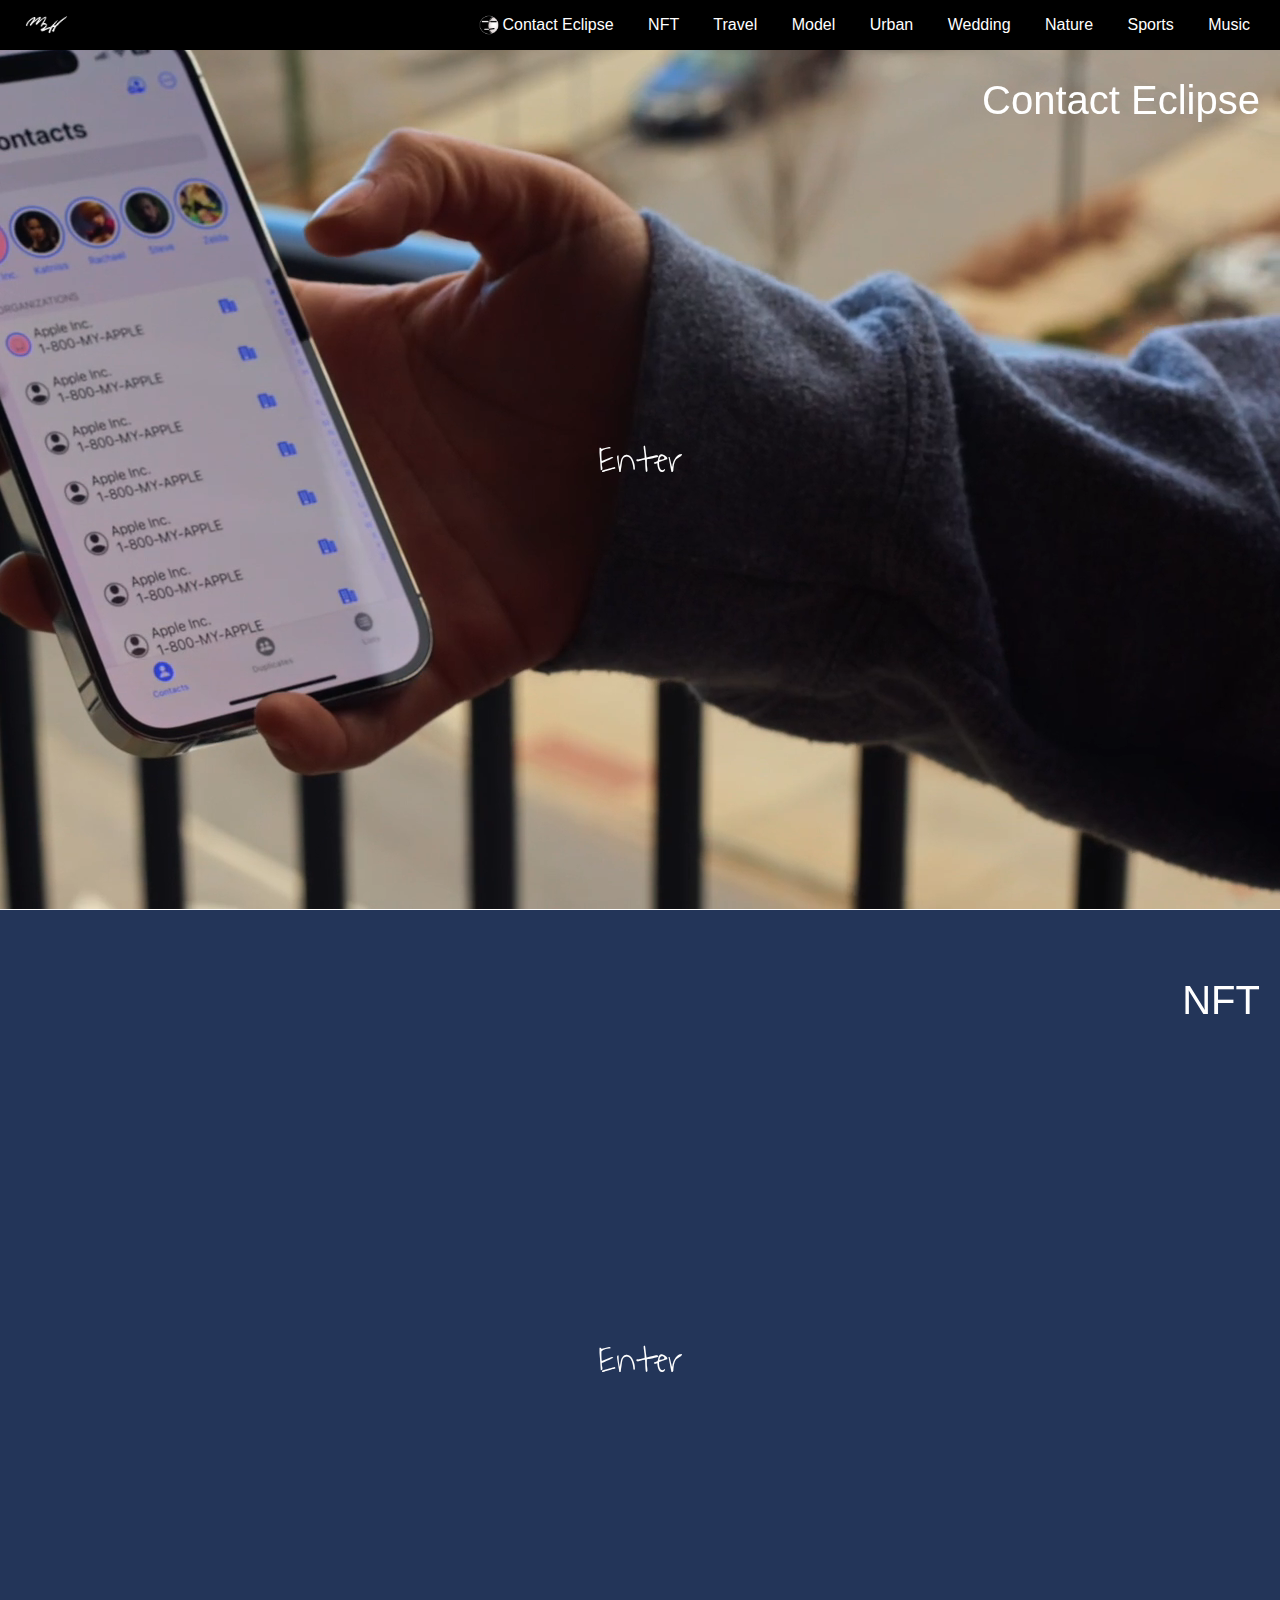
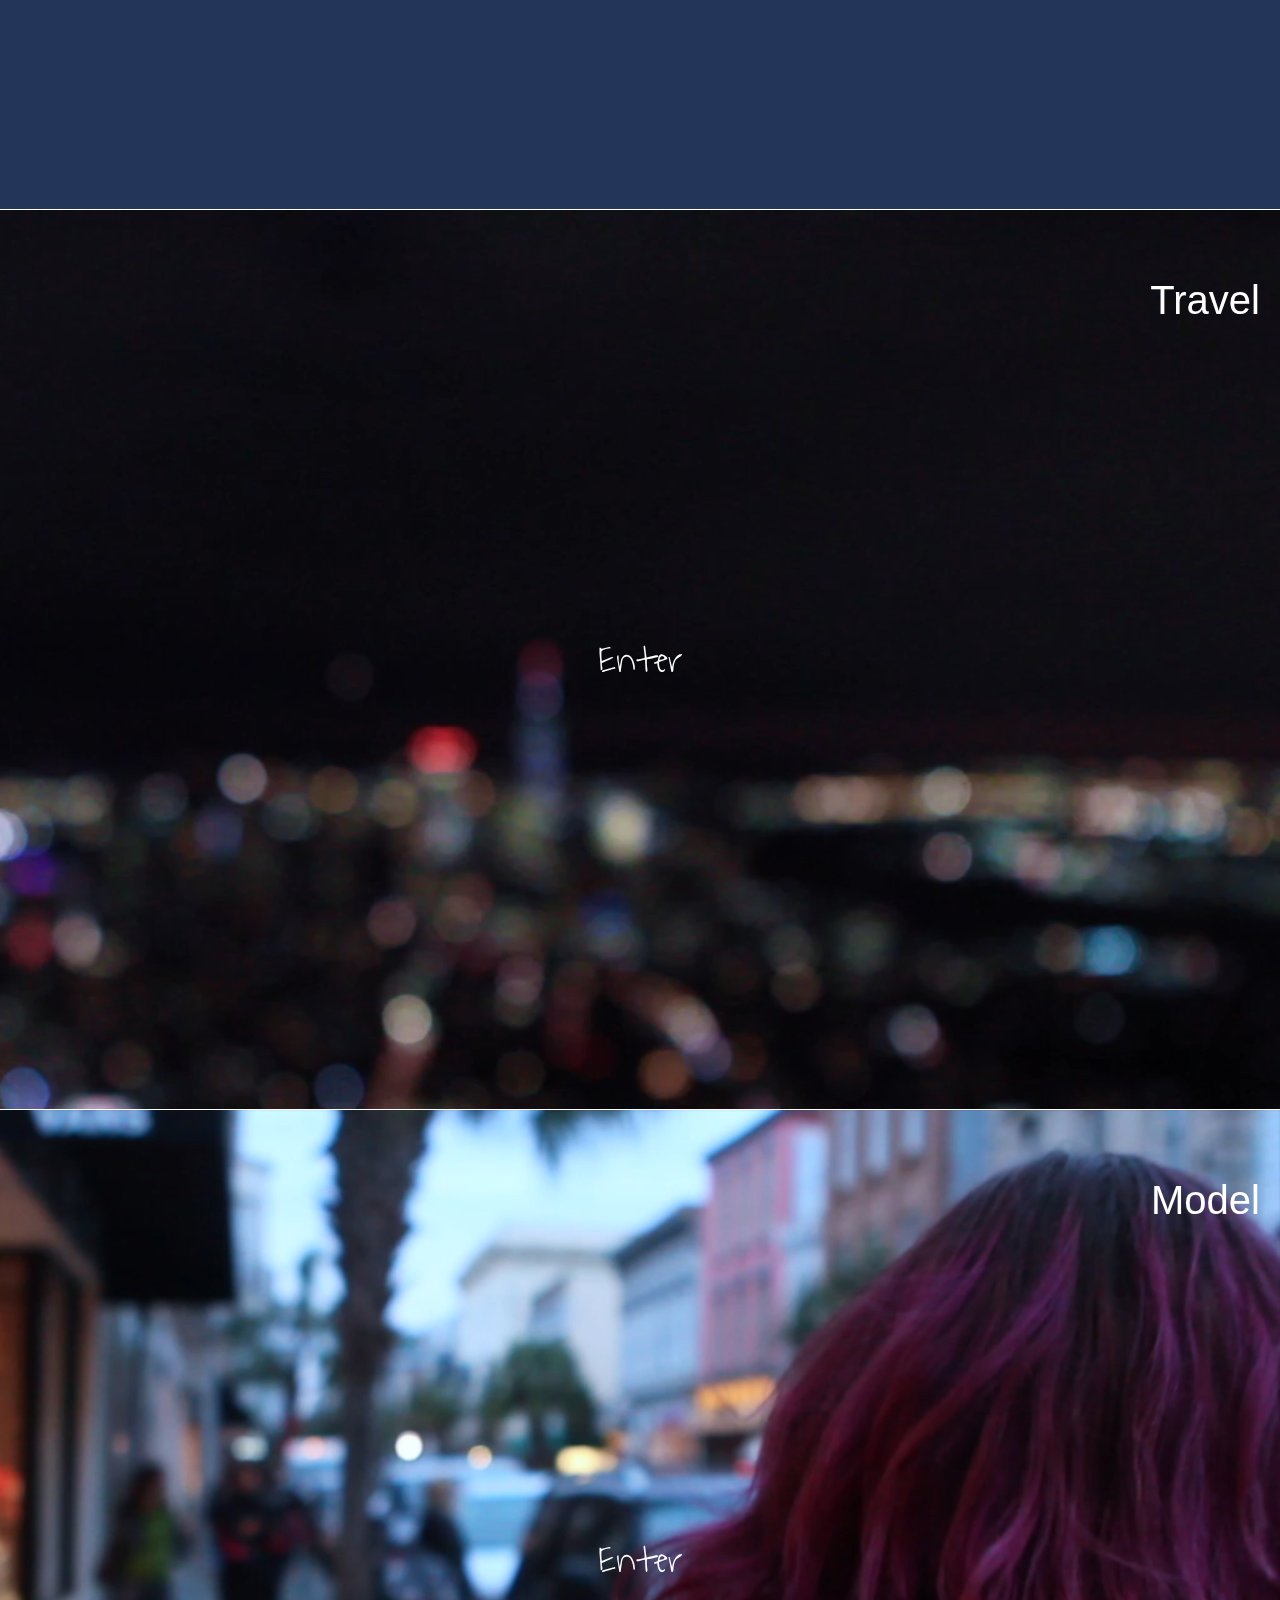
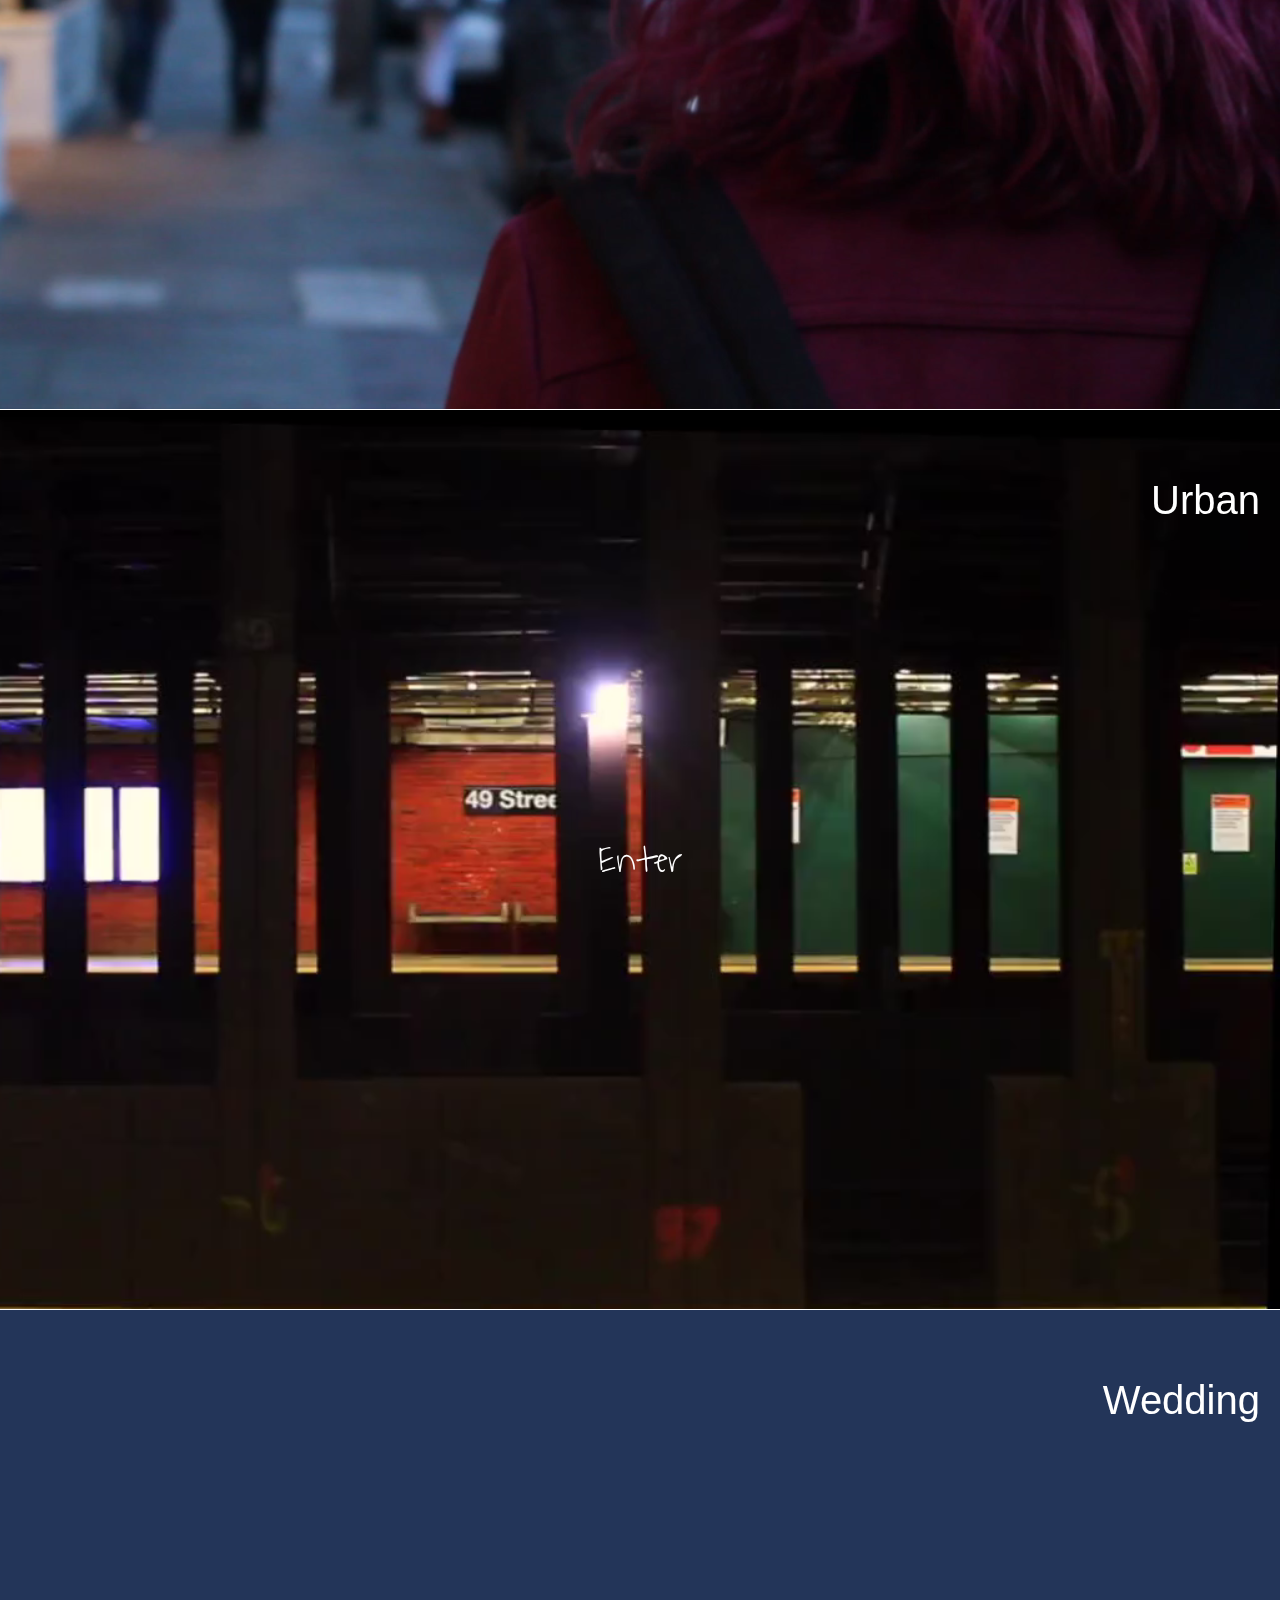
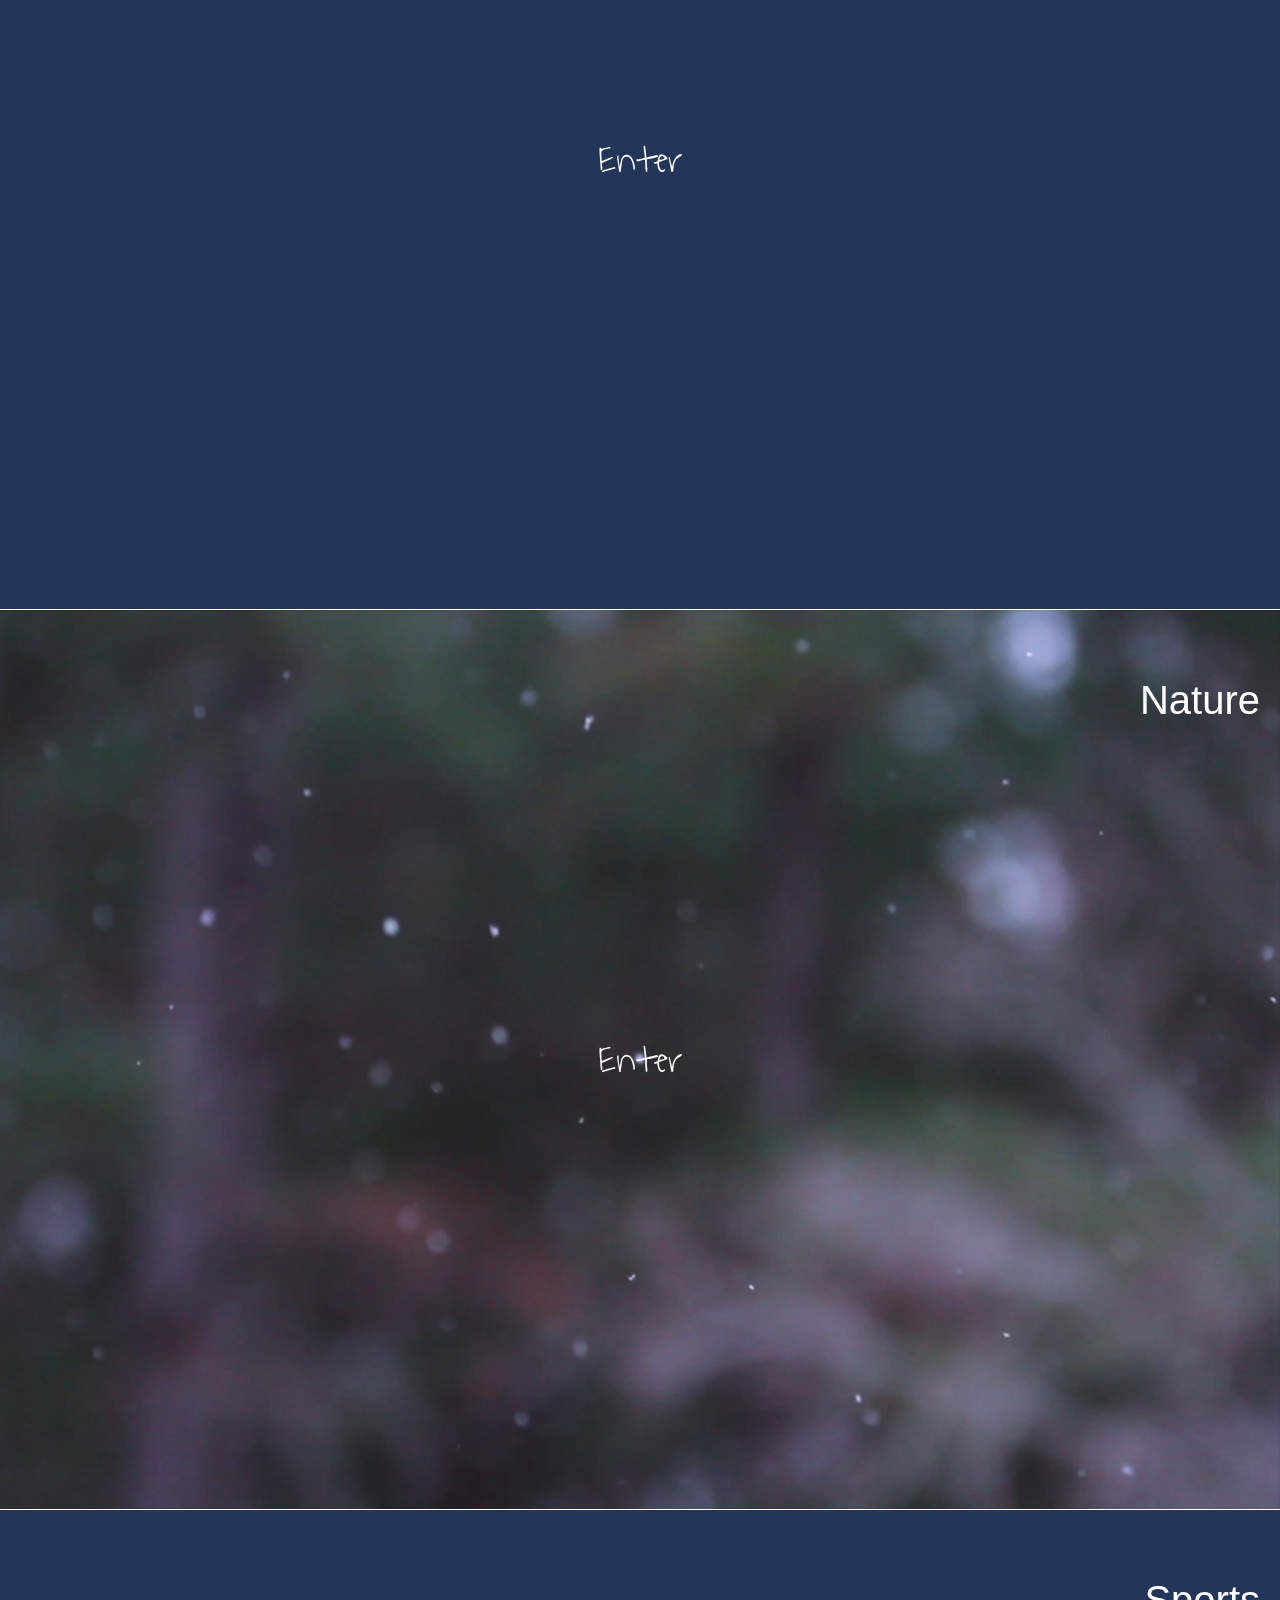
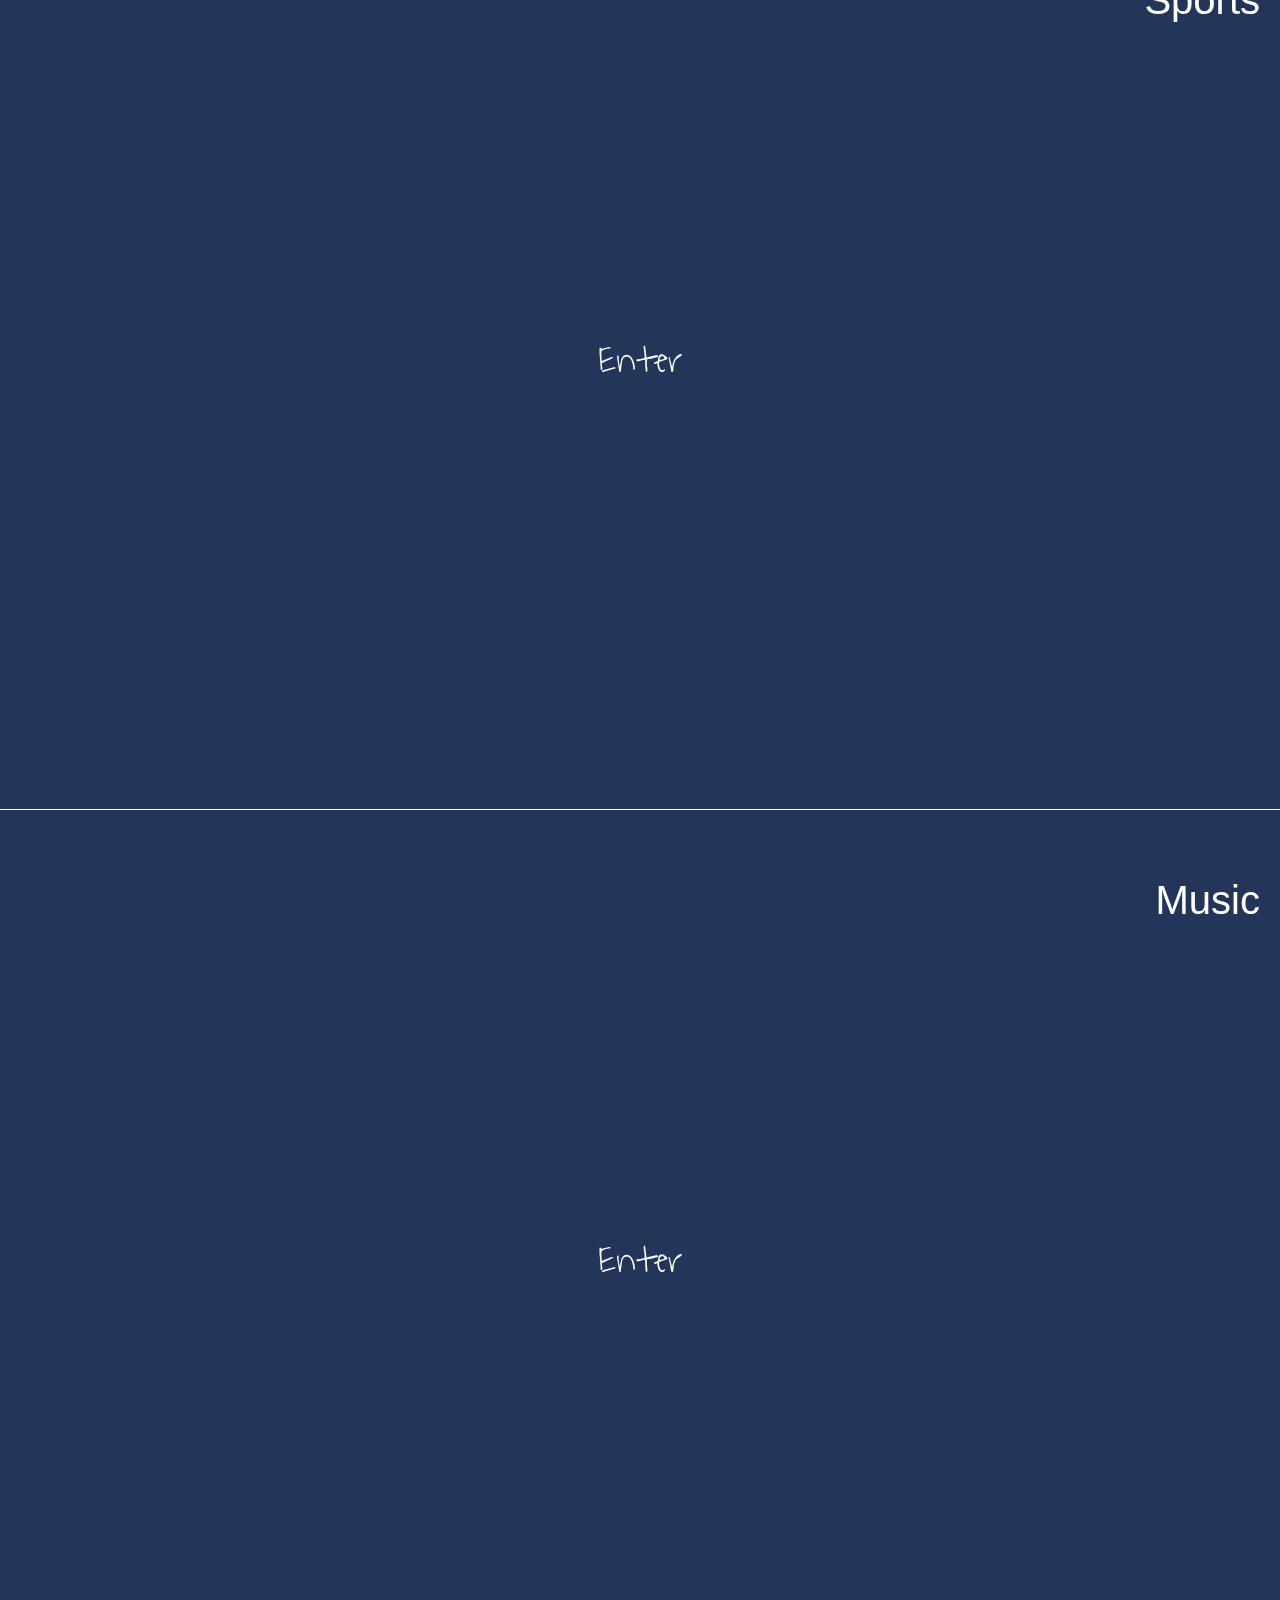
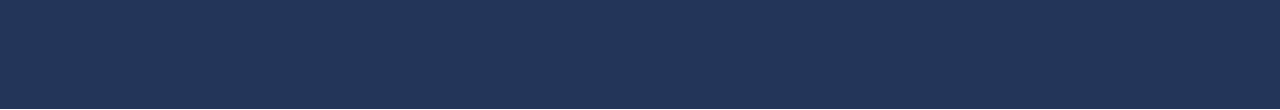
==== index.html @ ebdd5379 "got images and videos css working with other updates" ====
<!DOCTYPE html>
  <html lang="en">
    <head>
      <meta charset="UTF-8">
      <meta name="viewport" content="width=device-width, initial-scale=1">
      <meta name="description" content="Site Home of Matt Harrington: iOS Developer. Photographer.">
      <meta name="author" content="Matt Harrington">
      <meta property="og:image" content="assets/images/White M2H.png" />

      <title>Matt2Harrington</title>
      <link rel="icon" href="assets/images/White M2H.png" type="image/">
      <!-- Custom CSS -->
      <link rel="stylesheet" type="text/css" href="assets/css/main.css"/>
      <link rel="stylesheet" type="text/css" href="assets/css/header.css"/>
      <link rel="stylesheet" type="text/css" href="assets/css/sidebar.css" />
      <link rel="stylesheet" type="text/css" href="assets/css/features.css" />
      <link rel="stylesheet" type="text/css" href="assets/css/photography.css" />
      <link rel="stylesheet" href="https://use.fontawesome.com/releases/v5.1.0/css/all.css" integrity="sha384-lKuwvrZot6UHsBSfcMvOkWwlCMgc0TaWr+30HWe3a4ltaBwTZhyTEggF5tJv8tbt" crossorigin="anonymous">
      <link href="https://fonts.googleapis.com/css?family=Waiting+for+the+Sunrise&display=swap" rel="stylesheet">
      <!-- link for bootstrap -->
      <link rel="stylesheet" href="https://maxcdn.bootstrapcdn.com/bootstrap/4.0.0/css/bootstrap.min.css" integrity="sha384-Gn5384xqQ1aoWXA+058RXPxPg6fy4IWvTNh0E263XmFcJlSAwiGgFAW/dAiS6JXm" crossorigin="anonymous">
      <!-- Link for font -->
      <link href="https://fonts.googleapis.com/css?family=IBM+Plex+Sans&display=swap" rel="stylesheet">
    </head>
    <body>
      <div id="sidebar-wrapper">
        <span id="toggleSidebar" class="menu-toggle">
          <i class="fas fa-bars fa-2x"></i>
          <span id="normalHamburgerSidebar"></span>
        </span>
        <div class="links-sidebar">
          <a href="index.html" id="matt2LogoHomeSiderbar"><img src="assets/images/White M2H.png" alt="mattLogo" height="30" width="60"/></a>
          <ul id="listOfLinks">
            <li>
              <a href="#ce" id="educationTop">Contact Eclipse</a>
            </li>
            <li>
              <a href="#nft" id="educationTop">NFT</a>
            </li>
            <li>
              <a href="#travel" id="educationTop">Travel</a>
            </li>
            <li>
              <a href="#models" id="experienceTop">Model</a>
            </li>
            <li>
              <a href="#urban" id="technologiesTop">Urban</a>
            </li>
            <li>
              <a href="#wedding" id="aboutTop">Wedding</a>
            </li>
            <li>
              <a href="#nature" id="photographyTop">Nature</a>
            </li>
            <li>
              <a href="#sports" id="photographyTop">Sports</a>
            </li>
            <li>
              <a href="#music" id="aboutTop">Music</a>
            </li>
          </ul>
        </div>
      </div> <!-- End of sidebar-wrapper -->

      <div class="navbar fixed-top" id="mobileTrigger">
        <span id="toggle" class="menu-toggle">
          <i class="fas fa-bars fa-2x"></i>
          <span id="normalHamburger"></span>
        </span>
      </div>

      <div class="navbar fixed-top" id="header">
          <a href="index.html" id="matt2LogoHome"><img src="assets/images/White M2H.png" alt="mattLogo" height="30" width="60"/></a>
        <div id="topLabels">
          <a href="contacteclipse.html" id="aboutTop" class="headerLink"><img src="/assets/images/BWIcon21024.png" style="height: 20px; width: 20px; margin-bottom: 2px; margin-right: 3px;">Contact Eclipse</a>
          <a href="#nft" id="aboutTop" class="headerLink">NFT</a>
          <a href="#travel" id="aboutTop" class="headerLink">Travel</a>
          <a href="#models" id="educationTop" class="headerLink">Model</a>
          <a href="#urban" id="experienceTop" class="headerLink">Urban</a>
          <a href="#wedding" id="aboutTop" class="headerLink">Wedding</a>
          <a href="#nature" id="technologiesTop" class="headerLink">Nature</a>
          <a href="#sports" id="aboutTop" class="headerLink">Sports</a>
          <a href="#music" id="aboutTop" class="headerLink">Music</a>
        </div>
      </div>
      <!-- End of the header -->
    <div class="container-fluid" id="wrapper">
      <section id="ce">
        <h1 class="sectionTitles" id="travel-title">Contact Eclipse</h1>
        <img id="travel-icon"></img>
        <a href="contacteclipse.html"><h1 id="travel-link">Enter</h1></a>
        <video autoplay muted loop id="myTravelBackground">
          <source src="assets/videos/ce.mp4" type="video/mp4">
        </video>
        <!-- <div class="row">
        </div> -->
    </section>
      <section id="nft">
          <h1 class="sectionTitles" id="travel-title">NFT</h1>
          <img id="travel-icon"></img>
          <a href="https://rarible.com/matt2harrington?tab=collectibles"><h1 id="travel-link">Enter</h1></a>
          <video autoplay muted loop id="myTravelBackground">
            <source src="assets/videos/background.mp4" type="video/mp4">
          </video>
          <!-- <div class="row">
          </div> -->
      </section>
      <section id="travel">
          <h1 class="sectionTitles" id="travel-title">Travel</h1>
          <img id="travel-icon"></img>
          <a href="travel.html"><h1 id="travel-link">Enter</h1></a>
          <video autoplay muted loop id="myTravelBackground">
            <source src="assets/videos/uploadNYCEmpire.mp4" type="video/mp4">
          </video>
          <!-- <div class="row">
          </div> -->
      </section>

      <section id="models">
        <h1 class="sectionTitles" id="models-title">Model</h1>
        <img id="model-icon"></img>
        <a href="models.html"><h1 id="models-link">Enter</h1></a>
        <video autoplay muted loop id="myModelsBackground">
          <source src="assets/videos/walking.mp4" type="video/mp4">
        </video>
      </section>

      <section id="urban">
          <h1 class="sectionTitles" id="urban-title">Urban</h1>
          <img id="urban-icon"></img>
          <a href="urban.html"><h1 id="urban-link">Enter</h1></a>
          <video autoplay muted loop id="myUrbanBackground">
            <source src="assets/videos/subway.mp4" type="video/mp4">
          </video>
      </section>

      <section id="wedding">
          <h1 class="sectionTitles" id="wedding-title">Wedding</h1>
          <img id="wedding-icon"></img>
          <a href="wedding.html"><h1 id="wedding-link">Enter</h1></a>
          <video autoplay muted loop id="myWeddingBackground">
            <source src="assets/videos/walkingBubbles.mp4" type="video/mp4">
          </video>
      </section>

      <section id="nature">
          <h1 class="sectionTitles" id="nature-title">Nature</h1>
          <img id="nature-icon"></img>
          <a href="nature.html"><h1 id="nature-link">Enter</h1></a>
          <video autoplay muted loop id="myNatureBackground">
            <source src="assets/videos/snow.mp4" type="video/mp4">
          </video>
      </section>

      <section id="sports">
          <h1 class="sectionTitles" id="sports-title">Sports</h1>
          <img id="sports-icon"></img>
          <a href="sports.html"><h1 id="sports-link">Enter</h1></a>
          <video autoplay muted loop id="mySportsBackground">
            <source src="assets/videos/darlington.mp4" type="video/mp4">
          </video>
      </section>

      <section id="music">
          <h1 class="sectionTitles" id="music-title">Music</h1>
          <img id="music-icon"></img>
          <a href="music.html"><h1 id="music-link">Enter</h1></a>
          <video autoplay muted loop id="myMusicBackground">
            <source src="assets/videos/panic.mp4" type="video/mp4">
          </video>
      </section>



    </div> <!-- End of Container-Fluid -->


        <!-- Bootstrap core JavaScript
        ================================================== -->
        <!-- Placed at the end of the document so the pages load faster -->
        <script src="https://ajax.googleapis.com/ajax/libs/jquery/1.11.1/jquery.min.js"></script>
        <!-- <script src="https://cdnjs.cloudflare.com/ajax/libs/scrollify/1.0.19/jquery.scrollify.js"></script> -->
        <script src="assets/js/jquery.scrollify.min.js"></script>
        <link rel="stylesheet" href="https://maxcdn.bootstrapcdn.com/bootstrap/4.0.0/css/bootstrap.min.css" integrity="sha384-Gn5384xqQ1aoWXA+058RXPxPg6fy4IWvTNh0E263XmFcJlSAwiGgFAW/dAiS6JXm" crossorigin="anonymous">
        <script src="assets/js/jquery.slidereveal.min.js"></script>
        <script src="assets/js/features.js"></script>
        <script src="assets/js/photography.js"></script>
        <script src="assets/js/jquery.waypoints.min.js"></script>

      </body>
  </html>
---- assets/css/main.css ----
body {
  color: black;
  font-family: "IBM Plex Sans";
  width: 100%;
}

hr {
  color: white;
}

body > div.container-fluid {
  margin-top: 50px;
}

#toggle {
  color: white;
  text-align: left;
  display: block;
}

#toggle:hover {
  cursor: pointer;
}

#wrapper {
  margin-top: 10px;
  padding: 0px 0px 0px 0px;
}


@media screen and (max-width: 1000px) {

  #wrapper {
    width: auto;
    margin-top: 0px;
    padding: 0px 0px 0px 0px;
  }

  #matt2LogoHomeSiderbar {
    margin-right: 30px;
  }
}
---- assets/css/header.css ----
#header {
  text-align: right;
  height: 50px!important;
  background: black!important;
  opacity: 1.0;
  width: 100%;
  -webkit-user-select: none;
  padding-right: 0px;
}

#matt2LogoHome {
  margin-right: 10px;
}

#topLabels {
  text-align: right;
  width: auto;
  -webkit-user-select: none;
  /* margin-bottom: 5px; */
}

#topLabels a {
  text-decoration: none;
  color: white;
}

#topLabels a:hover {
  color: #cccccc;
}

#aboutTop {
  margin-right: 30px;
}

#educationTop {
  margin-right: 30px;
}

#experienceTop {
  margin-right: 30px;
}

#technologiesTop {
  margin-right: 30px;
}

#photographyTop {
  margin-right: 30px;
}

#mobileTrigger {
  display: none;
}

@media (max-width: 1000px) {
  #header {
    display: none;
  }

  #topLabels {
    display:none;
  }

  #mobileTrigger {
    display: block;
    padding: 10px 10px 10px 10px;
    position: fixed;
  }

  #listOfLinks {
    padding: 0;
    text-align: center;
  }


}
---- assets/css/sidebar.css ----
.visible {
  display: block!important;
}

#sidebar-wrapper {
  background-color: black;
  max-width: 400px;
  opacity: 1;
  overflow: auto;
  text-align: center;
  color: white;
  display: block;
  -webkit-user-select: none;
}

#matt2LogoHomeSidebar {
  padding-top: 100px;
  height: 25px;
}

.links-sidebar li {
  padding-top: 20px;
}

#listOfLinks {
  list-style: none;
  padding-top: 20px;
}

.links-sidebar a {
  text-decoration: none;
  color: white;
}

.links-sidebar a:hover {
  text-decoration: none;
  color: #cccccc;
}

.links-sidebar hr {
  color: white;
}

#toggleSidebar {
  color: white;
  margin-left: 20px;
  margin-right: 20px;
  text-align: left;
  display: block;
  margin-top: 10px;
}

#toggleSidebar:hover {
  cursor: pointer;
}
---- assets/css/features.css ----
html {
  /* scroll-behavior: smooth; */
}

* {
  box-sizing: border-box;
}

body {
  font-family: sans-serif;
  overflow-y: scroll;
  display: flex;
  background-color: #233559!important;
}

#wrapper {
  scroll-snap-type: y mandatory;
  -webkit-overflow-scrolling: touch;
}

hr {
  display: none;
}


section {
  border-bottom: 1px solid white;
  height: 100vh;
  scroll-snap-align: end;
  position: relative;
  color: white;
  overflow-x: hidden;
  scroll-snap-stop: always;
}

p {
  padding:10px;
}

h1 {
  position: absolute;
  top: 50%;
  -webkit-transform: translateY(-50%);
          transform: translateY(-50%);
  text-align: center;
  color: white;
  width: 100%;
  left: 0;
  font-size: calc(1rem + 3vw);
}

.row {
  margin-right: 0px;
  padding: 10px 0px 0px 0px;
}

.col {
  padding-left: 25px;
  padding-right: 25px;
  font-size: 16pt;
}

.sectionTitles {
  text-align: right;
  top: 15%;
  right: 20%;
  padding-right: 20px;
}

/*About CSS*/

#mattAboutPhoto {
  border-radius: 50%;
  display: block;
  padding: 10px;
  display: block;
  margin-top: 60px;
  margin-left: 10px;
  height: 100px;
  width: 100px;
}

#about {
  background-color: #233559;
  width: 100%;
}

.aboutTitle {
  text-align: center;
  padding: 5px;
}

.hobbyTitle {
  text-align: center;
}

.aboutParagraph {
  padding: 0px 10px 0px 10px;
  margin-bottom: 8px;
}

#github-main {
  height: 50px;
  border: 0;
  margin-right: 10px;
  padding-bottom: 5px;
}

#linkedin-main {
  height: 50px;
  border: 0;
  margin-right: 10px;
  padding-bottom: 5px;
}

#myGitHub {
  text-align: center;
  margin-top: 100px;
  font-size: 30px;
  margin-bottom: 12px;
}

/*Education CSS*/

#education {
  background-color: #be2431;
  width: 100%;
}

.educationAccomplishments {
  text-align: center;
  font-size: 20pt;
  top: 50%;
  bottom: 50%;
  margin-top: 15px;
  margin-bottom: 20px;
}

#fmuLogo {
  height: 80px;
  padding: 15px;
  display: block;
  margin-top: 60px;
  margin-left: 10px;
}

/*Experience CSS*/

#experience {
  background-color: #009acd;
  width: 100%;
}

#briefcase {
  height: 80px;
  padding: 15px;
  display: block;
  margin-top: 60px;
  margin-left: 10px;
}

.companyName {
  text-align: center;
  margin-top: 0px;
  padding: 5px;
}

.positionTitle {
  text-align: center;
}

.timePosition {
  margin-top: 15px;
  text-align: center;
  margin-bottom:20px;
}

.experienceLinks {
  text-decoration: none;
  color: white;
  text-align: center;
  font-weight: bold;
}

.experienceLinks:hover {
  color: darkslategray;
  text-decoration: none;
}

.experienceLinksDiv {
  text-align: center;
  margin-bottom: 12px;
  margin-top: 0px;
  font-size: 25px;
}

#github-acs {
  height: 25px;
  margin-right: 10px;
  padding-bottom: 5px;
}

#github-fmu-app {
  height: 25px;
  margin-right: 10px;
  padding-bottom: 5px;
}

#github-fmu-site {
  height: 25px;
  margin-right: 10px;
  padding-bottom: 5px;
}

/*Technologies CSS*/

#technologies {
  background: #a05ebb;
  width: 100%;
}

#hammer {
  height: 80px;
  padding: 15px;
  display: block;
  margin-top: 60px;
  margin-left: 10px;
}

.technologyTitle {
  text-align: center;
  margin-top: 0px;
  margin-right: 5px;
  padding: 5px;
}

.technologyList {
  list-style: none;
  text-align: center;
  margin-right: 50px;
  font-size: 15pt;
}

.technologyList li {
  padding: 6px;
}

/*Photography*/

#camera {
  height: 80px;
  padding: 15px;
  display: block;
  margin-top: 60px;
  margin-left: 10px;
  z-index: 2;
}

#photography-soon {
  text-align: center;
  color: white;
  font-family: 'Waiting for the Sunrise', cursive;
}

#photography-soon a {
  text-decoration: none;
}

#photography-title {
  z-index: 100;
}

#myVideo {
  position: absolute;
  right: 0;
  bottom: 0;
  min-width: 100%;
  min-height: 100%;
  z-index: -100;
}

@media screen and (max-width: 1000px) {

  hr {
    display: block!important;
    overflow: hidden!important;
    border-style: solid!important;
    border-top: none!important;
    border-width: 1px!important;
    width: 80%;
    margin-left: auto;
    margin-right: auto;
    color: white!important;
  }

  .row {
    margin-right: 0px;
    padding: 0px 0px 0px 0px;
    overflow: hidden;
  }

  .col {
    padding-left: 10px;
    overflow: hidden;
  }

  p {
    padding: 0px 10px 10px 10px;
    font-size: 12pt;
    text-align: center;
  }

  .sectionTitles {
    text-align: right;
    position: static;
    padding-top: 60px;
    padding-right: 20px;
    margin-bottom: 0px;
  }

  /*About CSS*/

  #mattAboutPhoto {
    border-radius: 50%;
    display: block;
    margin-left: auto;
    margin-right: auto;
    margin-bottom: 10px;
    margin-top:0px;
  }

  .aboutParagraph {
    padding: 0px 10px 0px 10px;
    margin-bottom: 8px;
  }

  #myGitHub {
    text-align: center;
    margin-top: 25px;
    font-size: 30px;
    margin-bottom: 25px;
  }

  /*Education CSS*/

  #fmuLogo {
    display: block;
    margin-left: auto;
    margin-right: auto;
    padding-bottom: 0px;
    margin-bottom: 20px;
    margin-top:0px;
  }

  .educationAccomplishments {
    text-align: center;
    margin-left: 0px;
    font-size: 14pt;
  }

  /*Experience CSS*/

  #briefcase {
    display: block;
    margin-left: auto;
    margin-right: auto;
    padding-bottom: 0px;
    margin-bottom: 0px;
    margin-top:0px;
  }

  /*Technologies CSS*/

  .technologyTitle {
    margin-top: 0px;
  }

  #hammer {
    display: block;
    margin-left: auto;
    margin-right: auto;
    padding-bottom: 0px;
    margin-bottom: 20px;
    margin-top:0px;
  }

  /*Photography*/

  #camera {
    display: none;
  }

  #photography-title {
    z-index: 100;
  }

}

@media screen and (max-width: 360px) {

  p {
    font-size: 10pt;
  }

  .educationAccomplishments {
    text-align: center;
    font-size: 11pt;
  }

  .aboutParagraph {
    padding: 0px 3px 3px 3px;
  }


  #mattAboutPhoto {
    border-radius: 50%;
    display: block;
    margin-left: auto;
    margin-right: auto;
    margin-top: 0px;
    padding-bottom: 10px;
  }

  /*Experience CSS*/


}

@media screen and (max-width: 320px) {

  p {
    font-size: 9pt;
  }

  .educationAccomplishments {
    text-align: center;
    font-size: 10pt;
  }

  .aboutParagraph {
    padding: 0px 5px 5px 5px;
  }

  #mattAboutPhoto {
    border-radius: 50%;
    display: block;
    margin-left: auto;
    margin-right: auto;
    margin-top: 0px;
    padding-bottom: 0px;
    height: 100px;
    width: 100px;
  }

  .row {
    margin-right: 0px;
    padding: 0px 0px 0px 0px;
  }

  /*Experience CSS*/

  #experience-title {
    text-align: right;
    position: static;
    padding-top: 60px;
    padding-right: 20px;
    margin-bottom: 0px;
  }
}
---- assets/css/photography.css ----
html {
  /* scroll-behavior: smooth; */
}

* {
  box-sizing: border-box;
}

body {
  font-family: sans-serif;
  overflow-y: scroll;
  display: flex;
  background-color: #233559!important;
  position: relative;
}

footer {
  position: relative;
  bottom: 0;
  text-align: center;
}

#wrapper {
  scroll-snap-type: y mandatory;
  -webkit-overflow-scrolling: touch;
}

hr {
  display: none;
}


section {
  border-bottom: 1px solid white;
  height: 100vh;
  scroll-snap-align: end;
  position: relative;
  color: white;
  overflow-x: hidden;
  scroll-snap-stop: always;
}

p {
  padding:10px;
}

h1 {
  position: absolute;
  top: 50%;
  -webkit-transform: translateY(-50%);
          transform: translateY(-50%);
  text-align: center;
  color: white;
  width: 100%;
  left: 0;
  font-size: calc(1rem + 3vw);
}

.row {
  margin-right: 0px;
  padding: 10px 0px 0px 0px;
}

.col {
  padding-left: 25px;
  padding-right: 25px;
  font-size: 16pt;
}

.sectionTitles {
  text-align: right;
  top: 10%;
  right: 20%;
  padding-right: 20px;
}

/* travel */

#travel {
  width: 100%;
}

#myTravelBackground {
  position: absolute;
  right: 0;
  bottom: 0;
  min-width: 100%;
  min-height: 100%;
  z-index: -100;
}

#travel-link {
  text-align: center;
  color: white;
  font-family: 'Waiting for the Sunrise', cursive;
}

#travel-link a {
  text-decoration: none;
}

#travel-title {
  z-index: 100;
}

/* MODELS */

#models {
  width: 100%;
}

#myModelsBackground {
  position: absolute;
  right: 0;
  bottom: 0;
  min-width: 100%;
  min-height: 100%;
  z-index: -100;
}

#models-link {
  text-align: center;
  color: white;
  font-family: 'Waiting for the Sunrise', cursive;
}

#models-link a {
  text-decoration: none;
}

#models-title {
  z-index: 100;
}

/* urban */

#urban {
  width: 100%;
}

#myUrbanBackground {
  position: absolute;
  right: 0;
  bottom: 0;
  min-width: 100%;
  min-height: 100%;
  z-index: -100;
}

#urban-link {
  text-align: center;
  color: white;
  font-family: 'Waiting for the Sunrise', cursive;
}

#urban-link a {
  text-decoration: none;
}

#urban-title {
  z-index: 100;
}

/* urban */

#wedding {
  width: 100%;
}

#myWeddingBackground {
  position: absolute;
  right: 0;
  bottom: 0;
  min-width: 100%;
  min-height: 100%;
  z-index: -100;
}

#wedding-link {
  text-align: center;
  color: white;
  font-family: 'Waiting for the Sunrise', cursive;
}

#wedding-link a {
  text-decoration: none;
}

#wedding-title {
  z-index: 100;
}

/* NATURE */

#nature {
  width: 100%;
}

#myNatureBackground {
  position: absolute;
  right: 0;
  bottom: 0;
  min-width: 100%;
  min-height: 100%;
  z-index: -100;
}

#nature-link {
  text-align: center;
  color: white;
  font-family: 'Waiting for the Sunrise', cursive;
}

#nature-link a {
  text-decoration: none;
}

#nature-title {
  z-index: 100;
}


/* SPORTS */

#sports {
  width: 100%;
}

#mySportsBackground {
  position: absolute;
  right: 0;
  bottom: 0;
  min-width: 100%;
  min-height: 100%;
  z-index: -100;
}

#sports-link {
  text-align: center;
  color: white;
  font-family: 'Waiting for the Sunrise', cursive;
}

#sports-link a {
  text-decoration: none;
}

#sports-title {
  z-index: 100;
}

/* MUSIC */

#music {
  width: 100%;
}

#myMusicBackground {
  position: absolute;
  right: 0;
  bottom: 0;
  min-width: 100%;
  min-height: 100%;
  z-index: -100;
}

#music-link {
  text-align: center;
  color: white;
  font-family: 'Waiting for the Sunrise', cursive;
}

#music-link a {
  text-decoration: none;
}

#music-title {
  z-index: 100;
}

/*FOOTER*/
#mattfooter {
  padding: 10px;
}

#mattfooter a {
  padding: 5px;
}

#addImage {
  border: none;
  background-color: inherit;
  padding: 14px 28px;
  font-size: 12px;
  cursor: pointer;
  display: inline-block;
  color: white;
  text-align:center;
}

@media screen and (max-width: 1000px) {

  #wrapper {
    width: 100%;
    margin-top: 0px;
    padding: 0px 0px 0px 0px;
  }

  .sectionTitles {
    text-align: right;
    position: static;
    padding-top: 60px;
    padding-right: 20px;
    margin-bottom: 0px;
    z-index: 100;
  }

  /*FOOTER*/
  #mattfooter {
    padding: 10px;
  }

  #mattfooter a {
    padding: 5px;
  }

  #px500 {
    padding-right: 0px;
  }
}
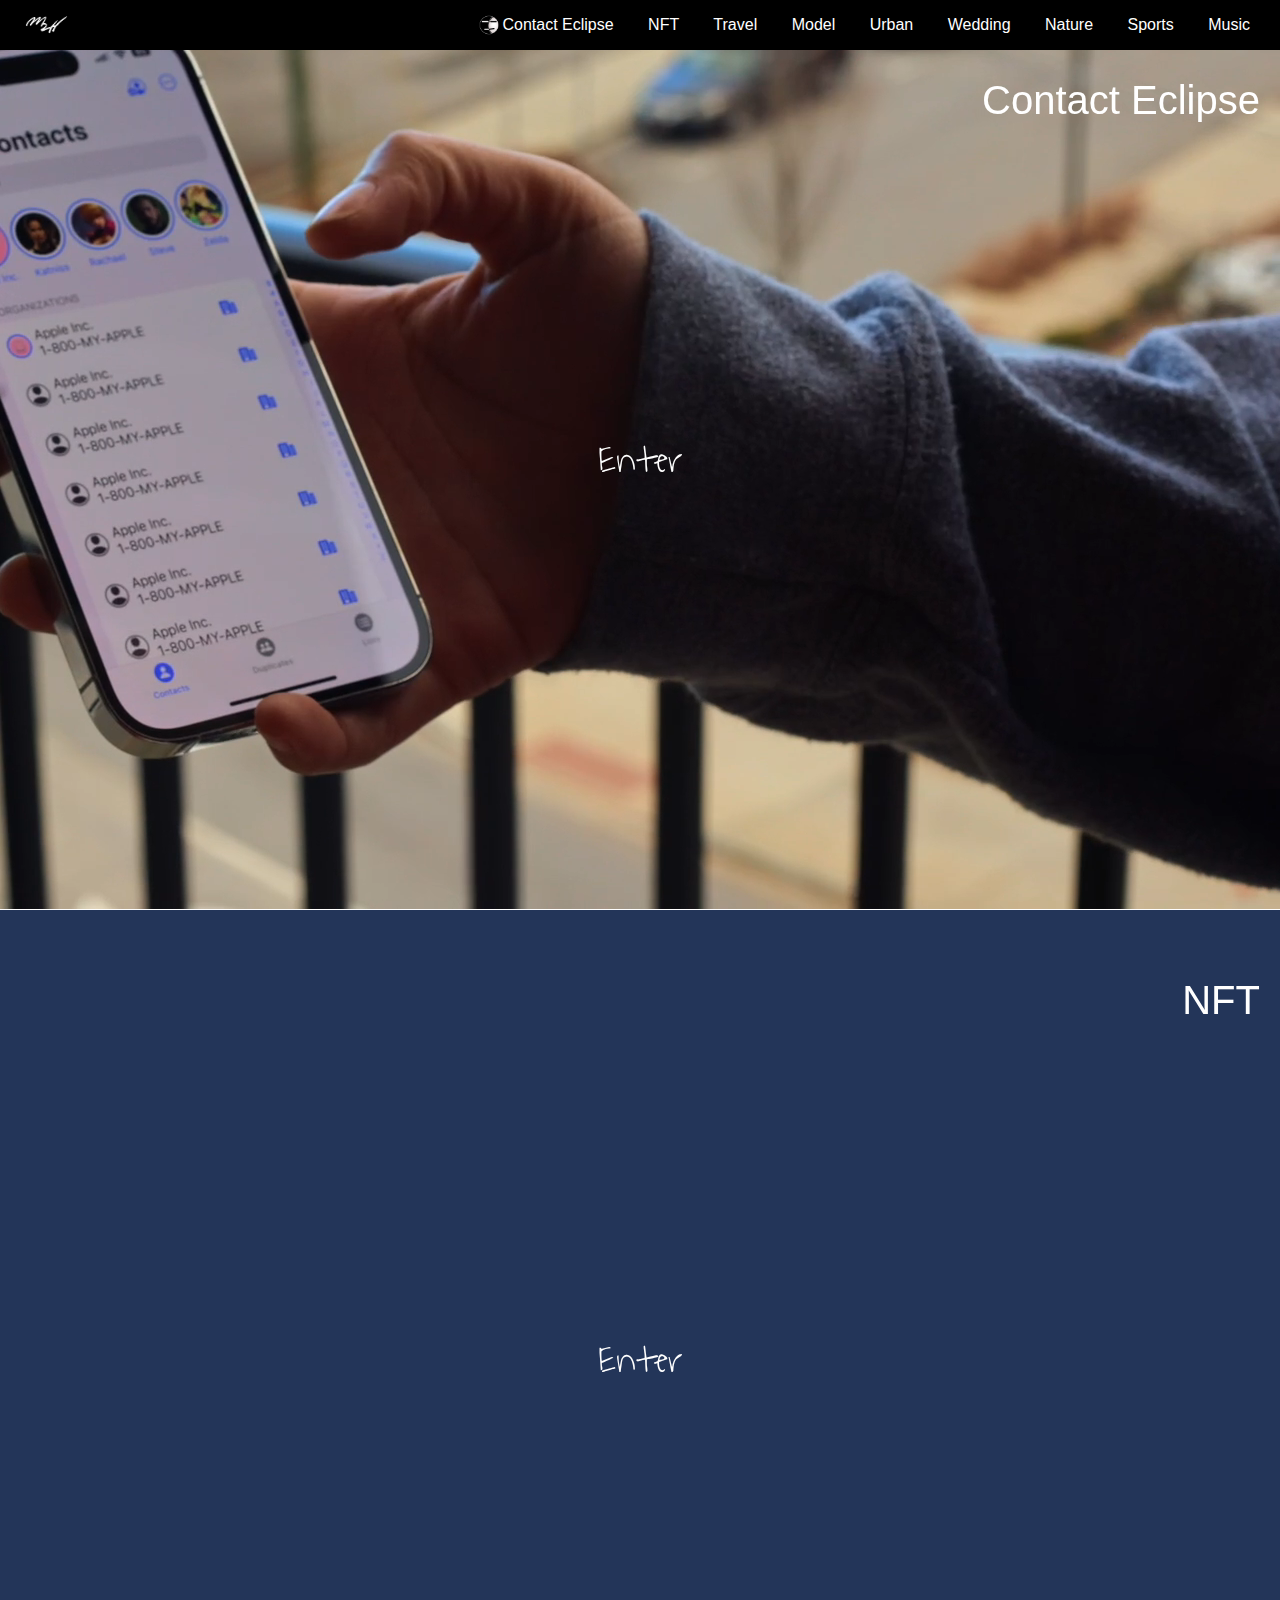
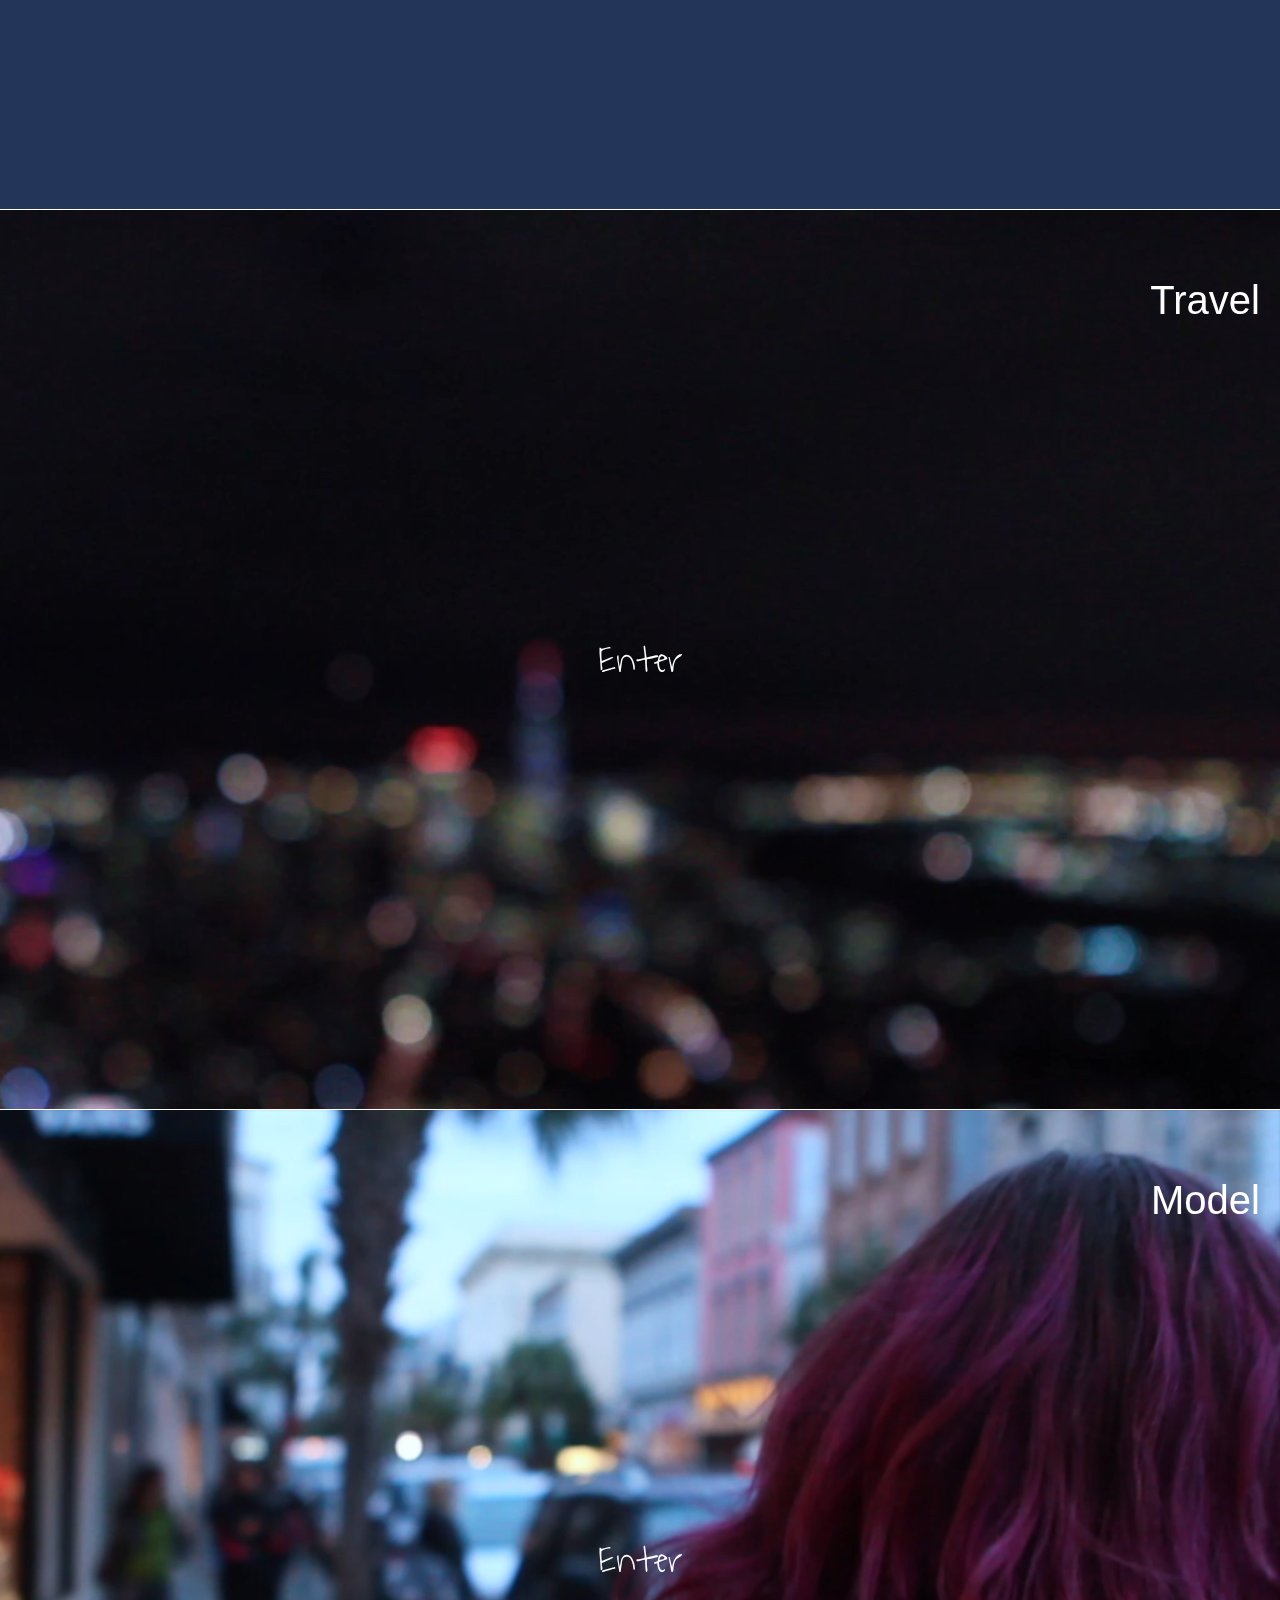
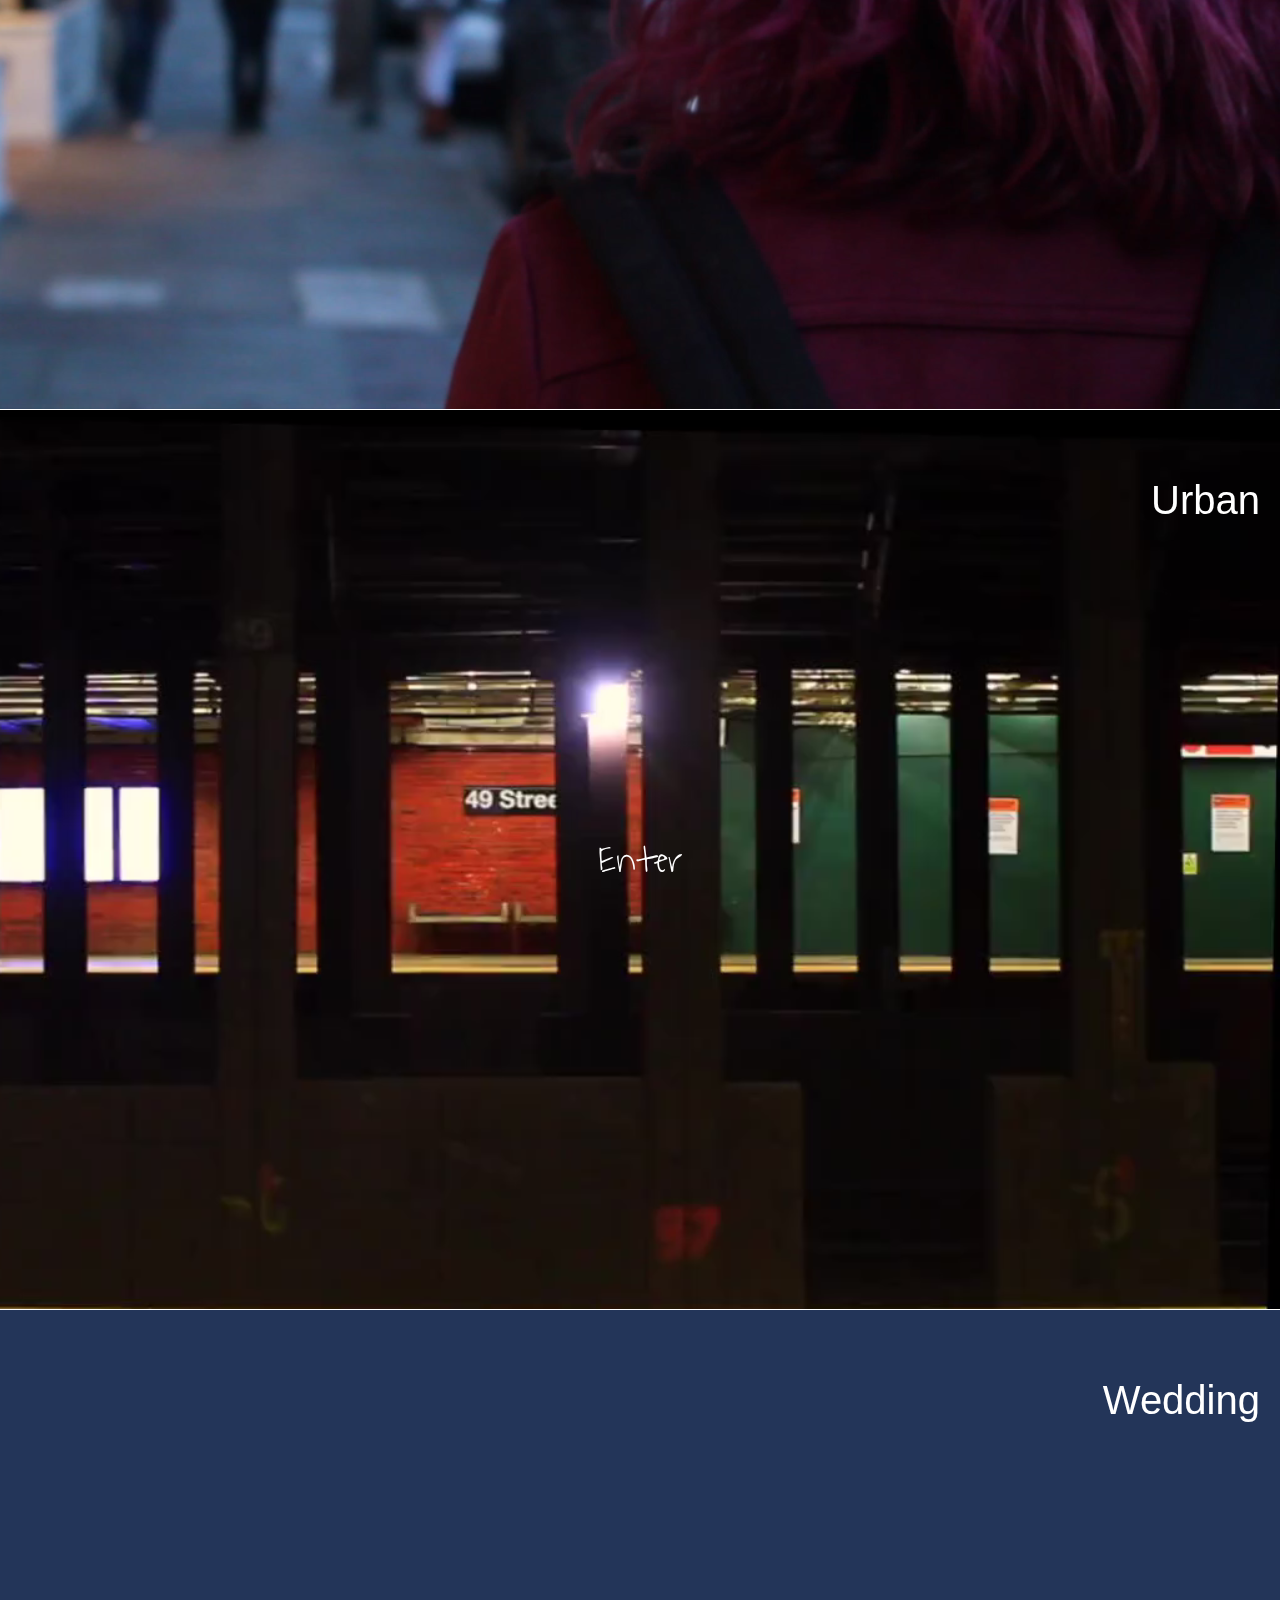
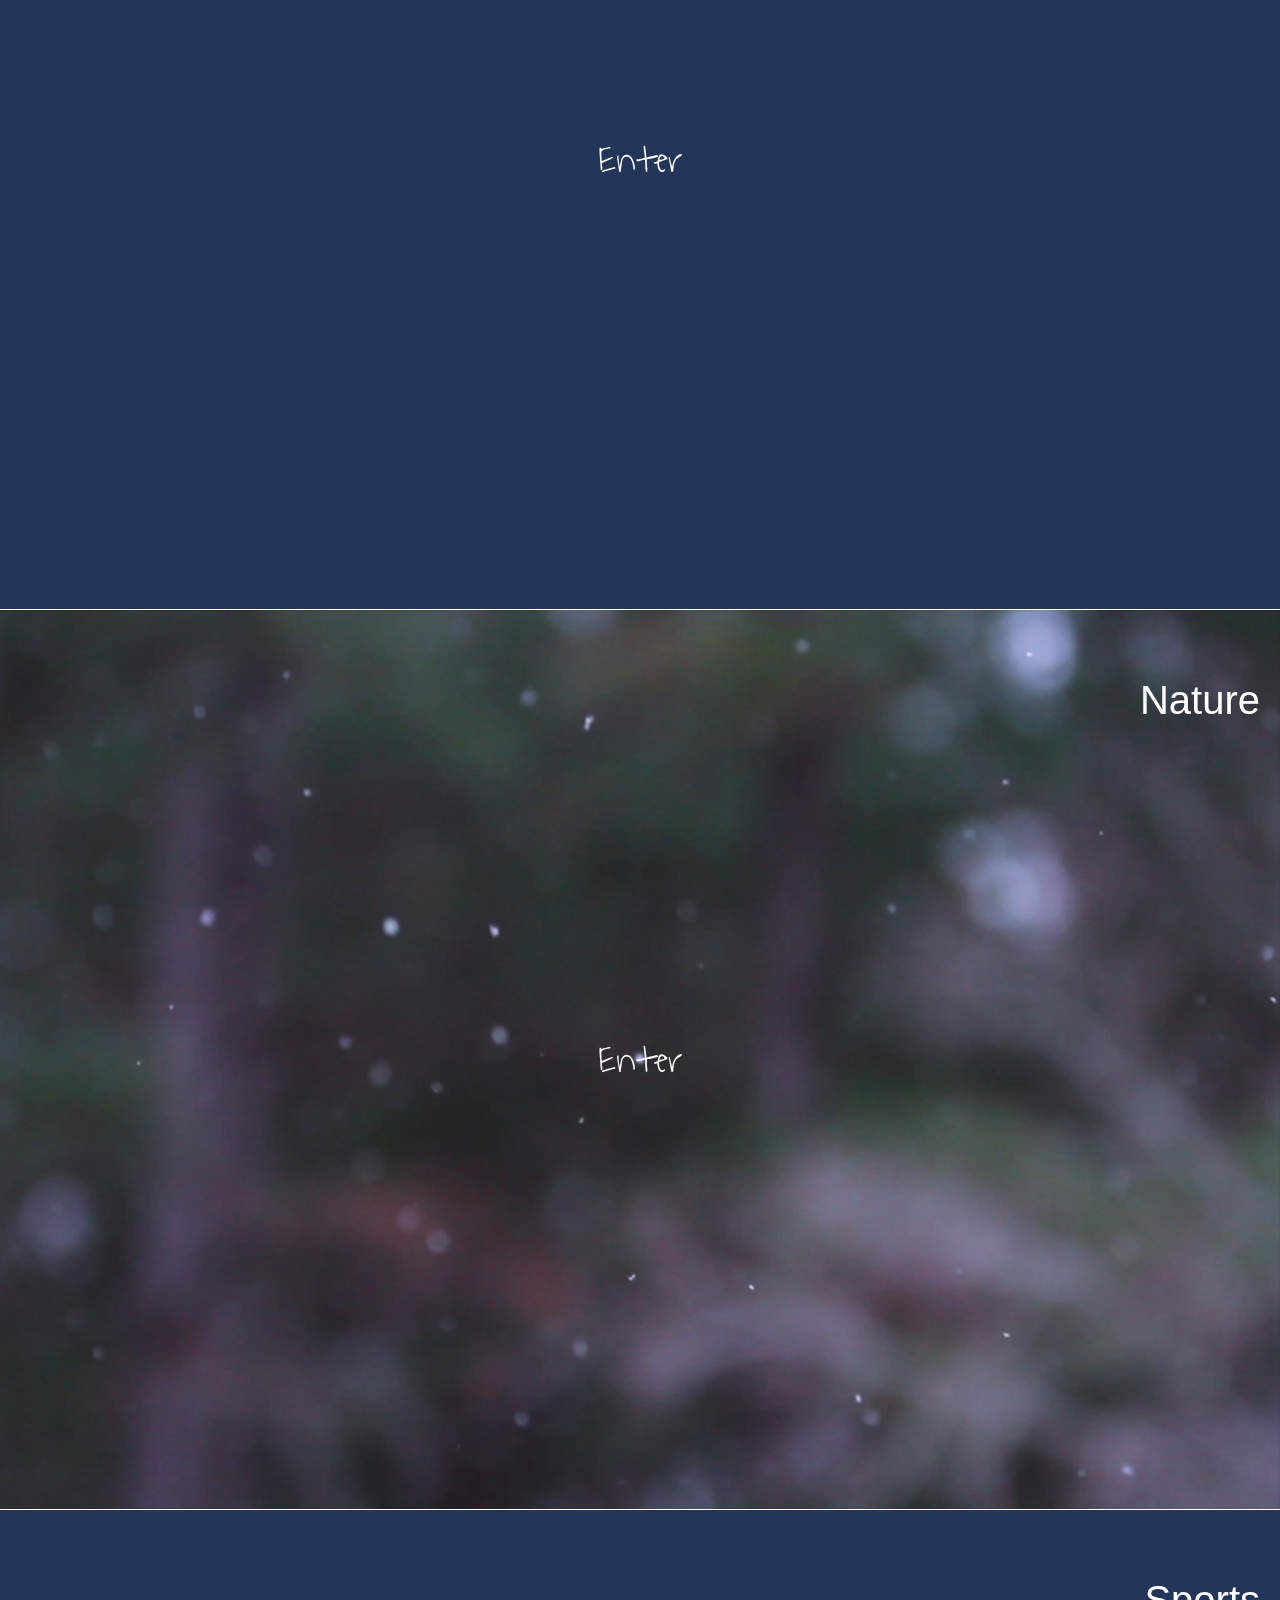
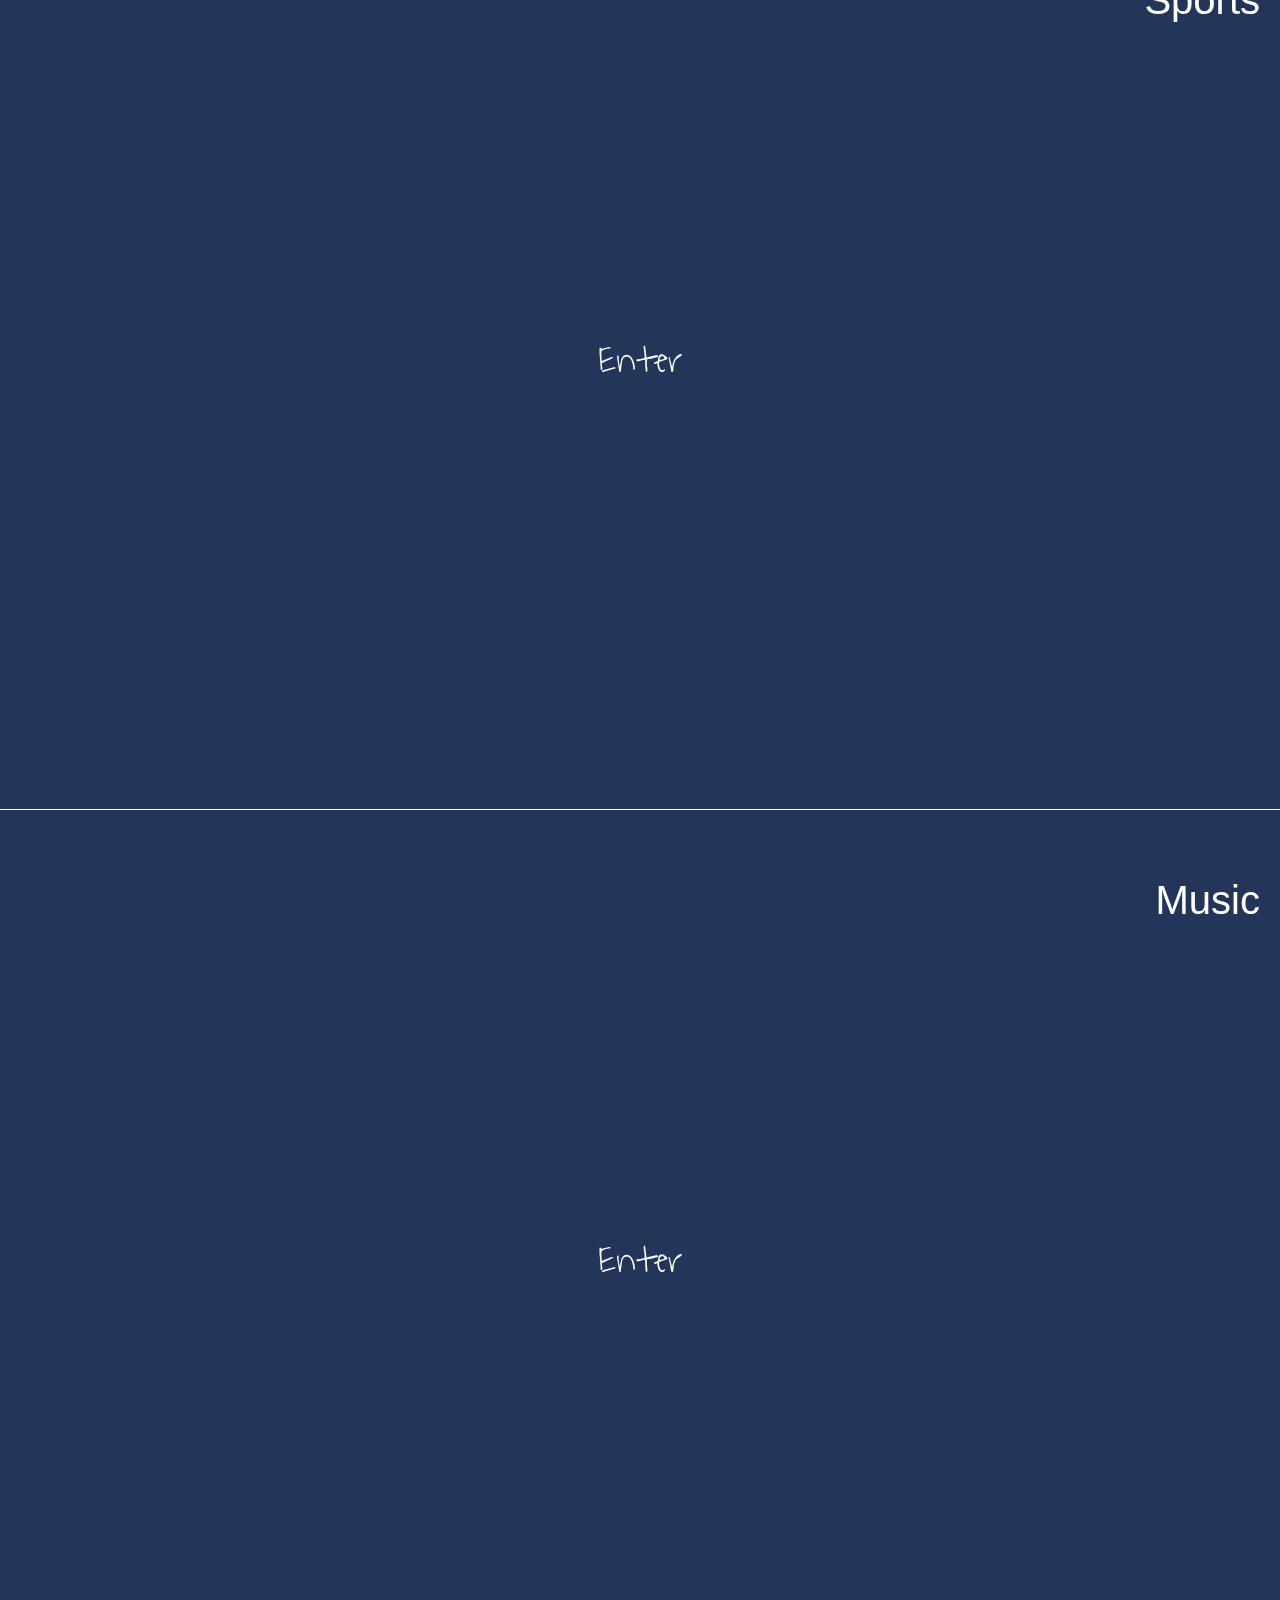
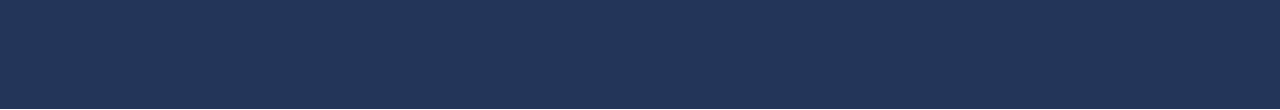
==== commit 65c55bb1: "updated text and all CE portions. Cleanup" ====
--- a/index.html
+++ b/index.html
@@ -61,14 +61,12 @@
           </ul>
         </div>
       </div> <!-- End of sidebar-wrapper -->
-
       <div class="navbar fixed-top" id="mobileTrigger">
         <span id="toggle" class="menu-toggle">
           <i class="fas fa-bars fa-2x"></i>
           <span id="normalHamburger"></span>
         </span>
       </div>
-
       <div class="navbar fixed-top" id="header">
           <a href="index.html" id="matt2LogoHome"><img src="assets/images/White M2H.png" alt="mattLogo" height="30" width="60"/></a>
         <div id="topLabels">
@@ -115,7 +113,6 @@
           <!-- <div class="row">
           </div> -->
       </section>
-
       <section id="models">
         <h1 class="sectionTitles" id="models-title">Model</h1>
         <img id="model-icon"></img>
@@ -124,7 +121,6 @@
           <source src="assets/videos/walking.mp4" type="video/mp4">
         </video>
       </section>
-
       <section id="urban">
           <h1 class="sectionTitles" id="urban-title">Urban</h1>
           <img id="urban-icon"></img>
@@ -133,7 +129,6 @@
             <source src="assets/videos/subway.mp4" type="video/mp4">
           </video>
       </section>
-
       <section id="wedding">
           <h1 class="sectionTitles" id="wedding-title">Wedding</h1>
           <img id="wedding-icon"></img>
@@ -142,7 +137,6 @@
             <source src="assets/videos/walkingBubbles.mp4" type="video/mp4">
           </video>
       </section>
-
       <section id="nature">
           <h1 class="sectionTitles" id="nature-title">Nature</h1>
           <img id="nature-icon"></img>
@@ -151,7 +145,6 @@
             <source src="assets/videos/snow.mp4" type="video/mp4">
           </video>
       </section>
-
       <section id="sports">
           <h1 class="sectionTitles" id="sports-title">Sports</h1>
           <img id="sports-icon"></img>
@@ -160,7 +153,6 @@
             <source src="assets/videos/darlington.mp4" type="video/mp4">
           </video>
       </section>
-
       <section id="music">
           <h1 class="sectionTitles" id="music-title">Music</h1>
           <img id="music-icon"></img>
@@ -169,12 +161,7 @@
             <source src="assets/videos/panic.mp4" type="video/mp4">
           </video>
       </section>
-
-
-
     </div> <!-- End of Container-Fluid -->
-
-
         <!-- Bootstrap core JavaScript
         ================================================== -->
         <!-- Placed at the end of the document so the pages load faster -->
@@ -186,6 +173,5 @@
         <script src="assets/js/features.js"></script>
         <script src="assets/js/photography.js"></script>
         <script src="assets/js/jquery.waypoints.min.js"></script>
-
       </body>
   </html>
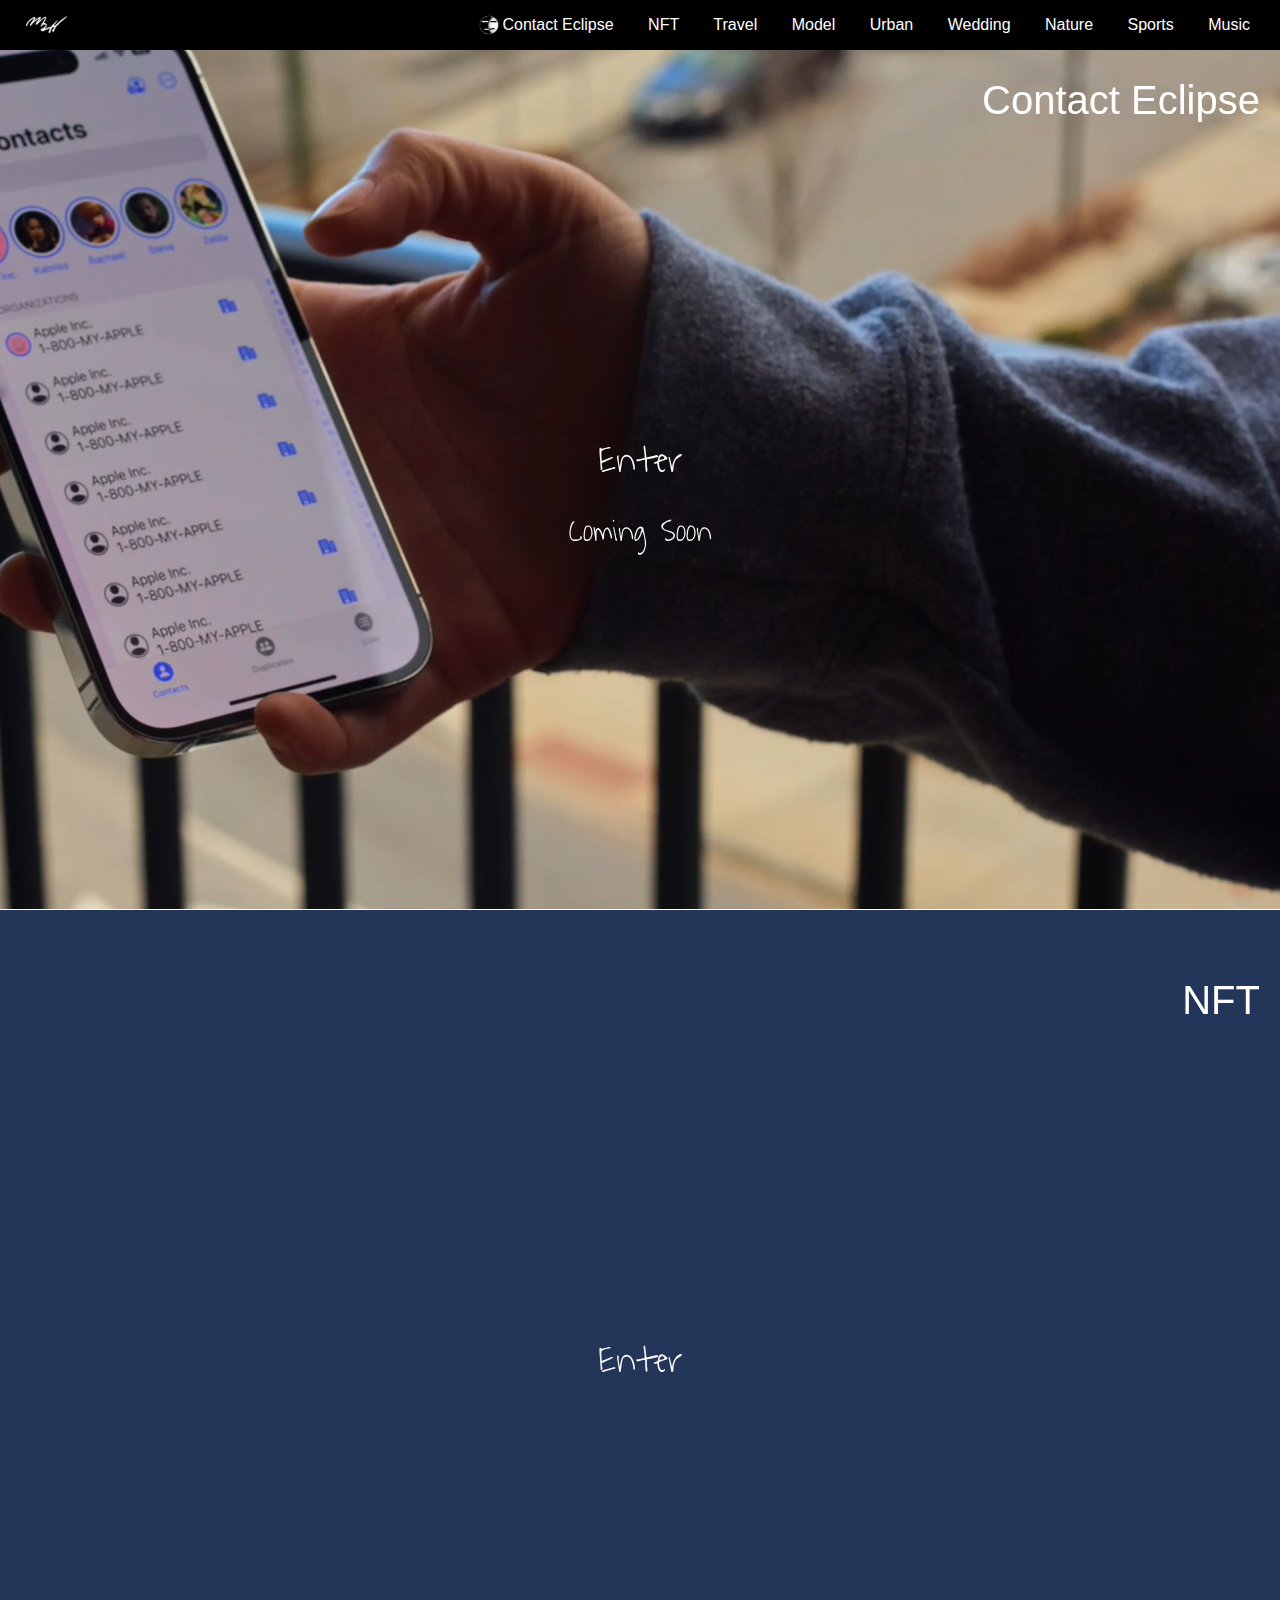
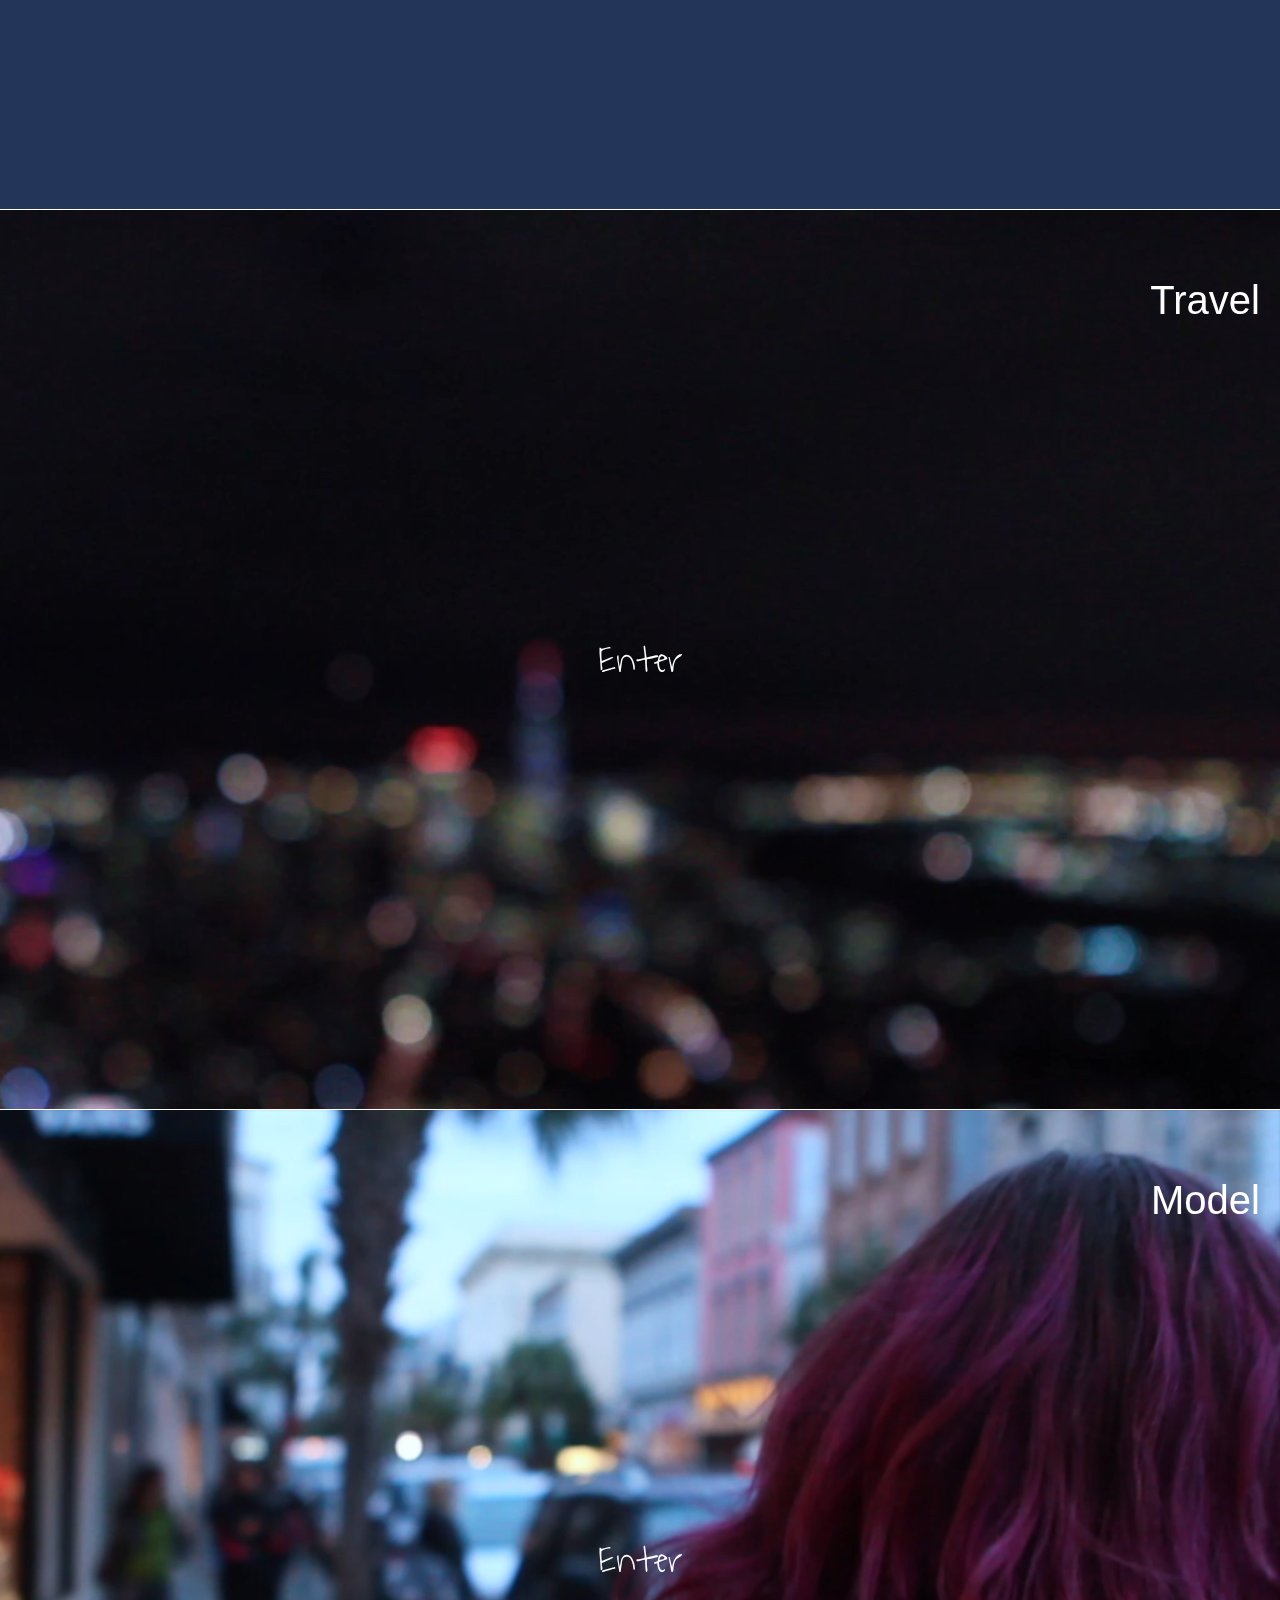
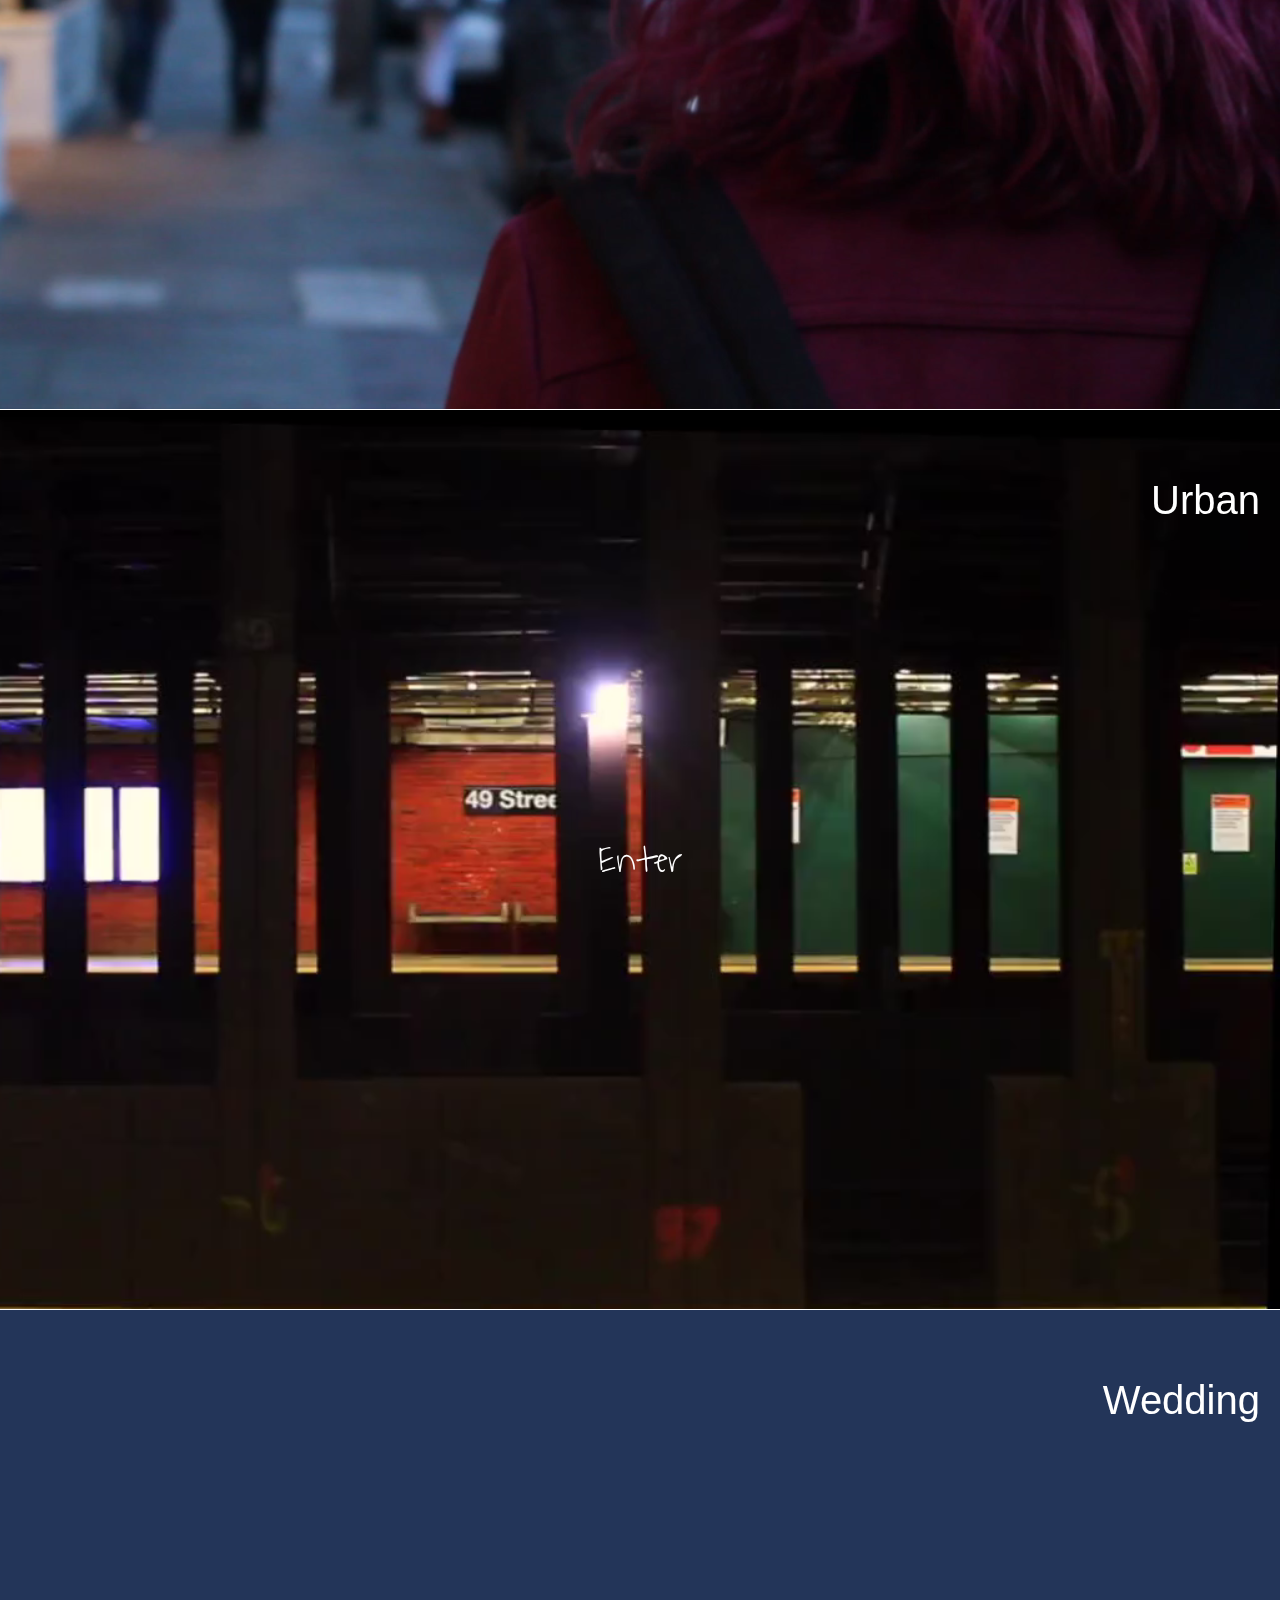
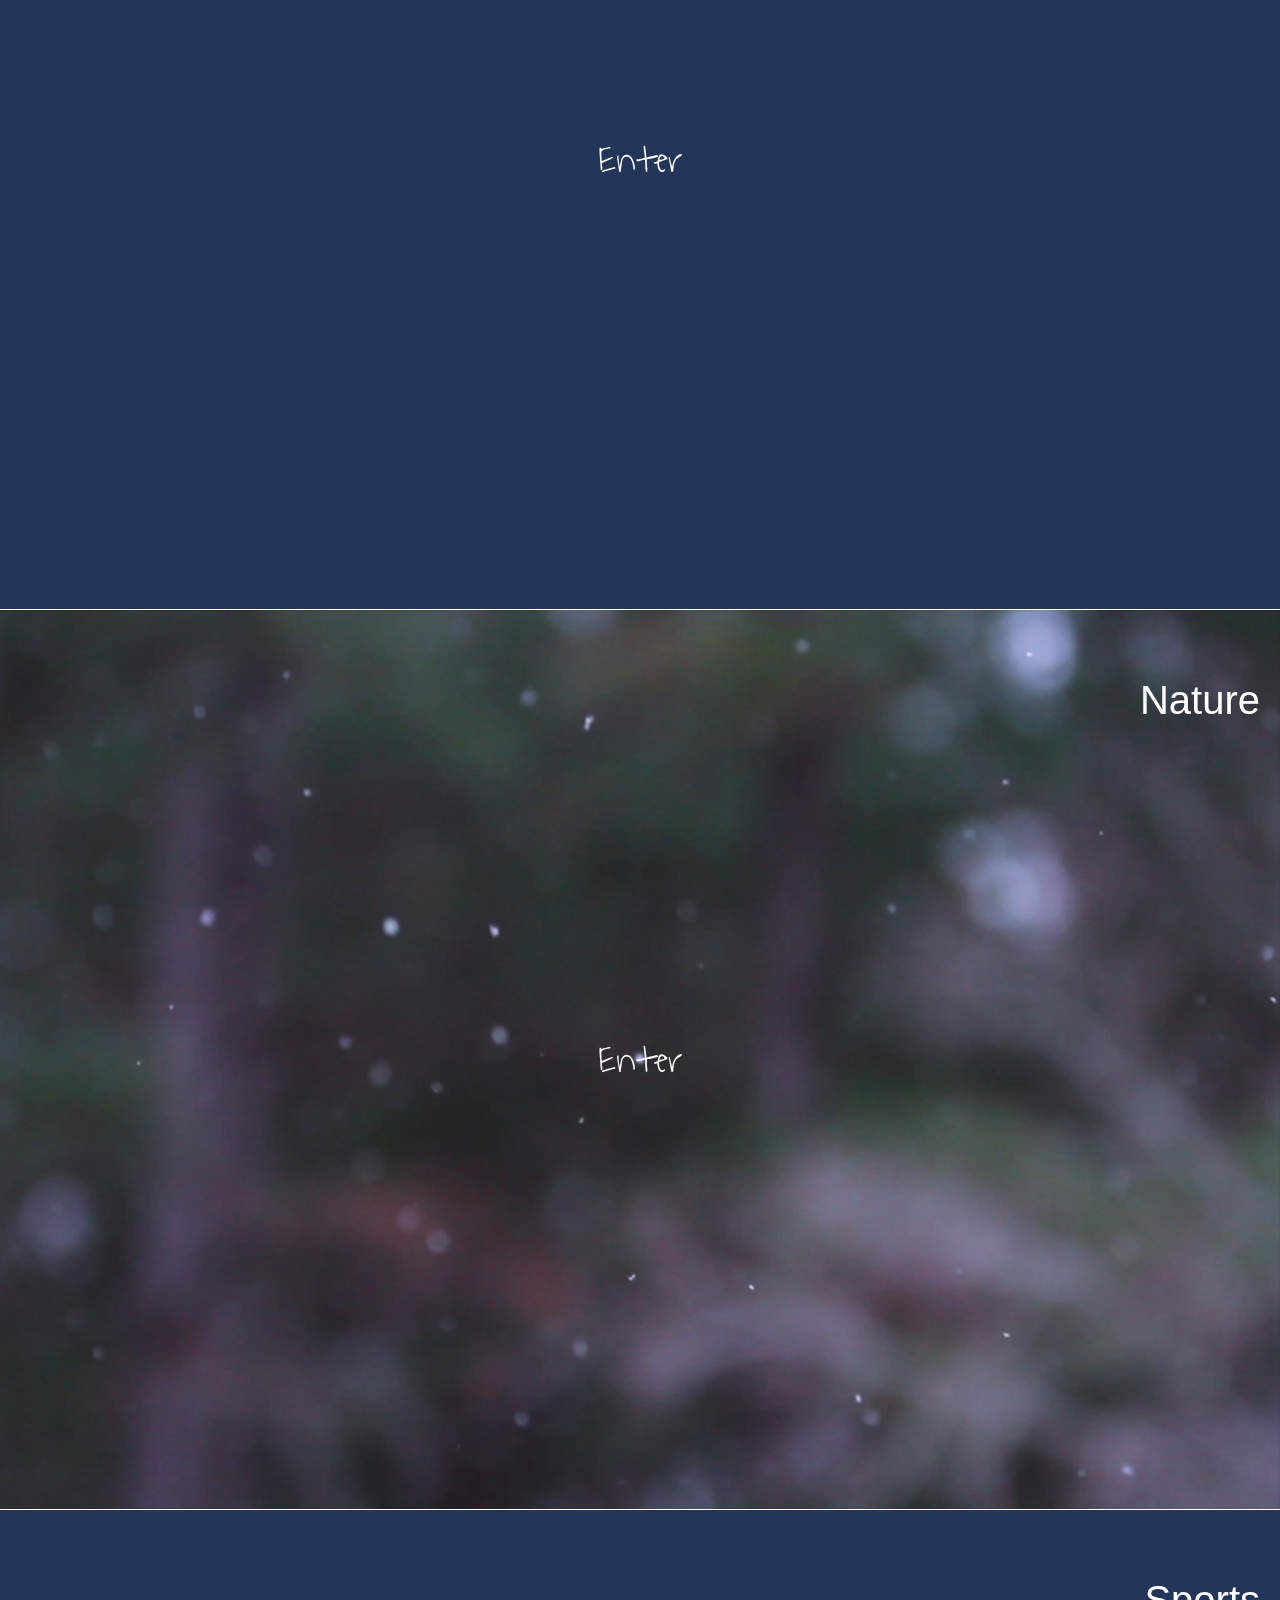
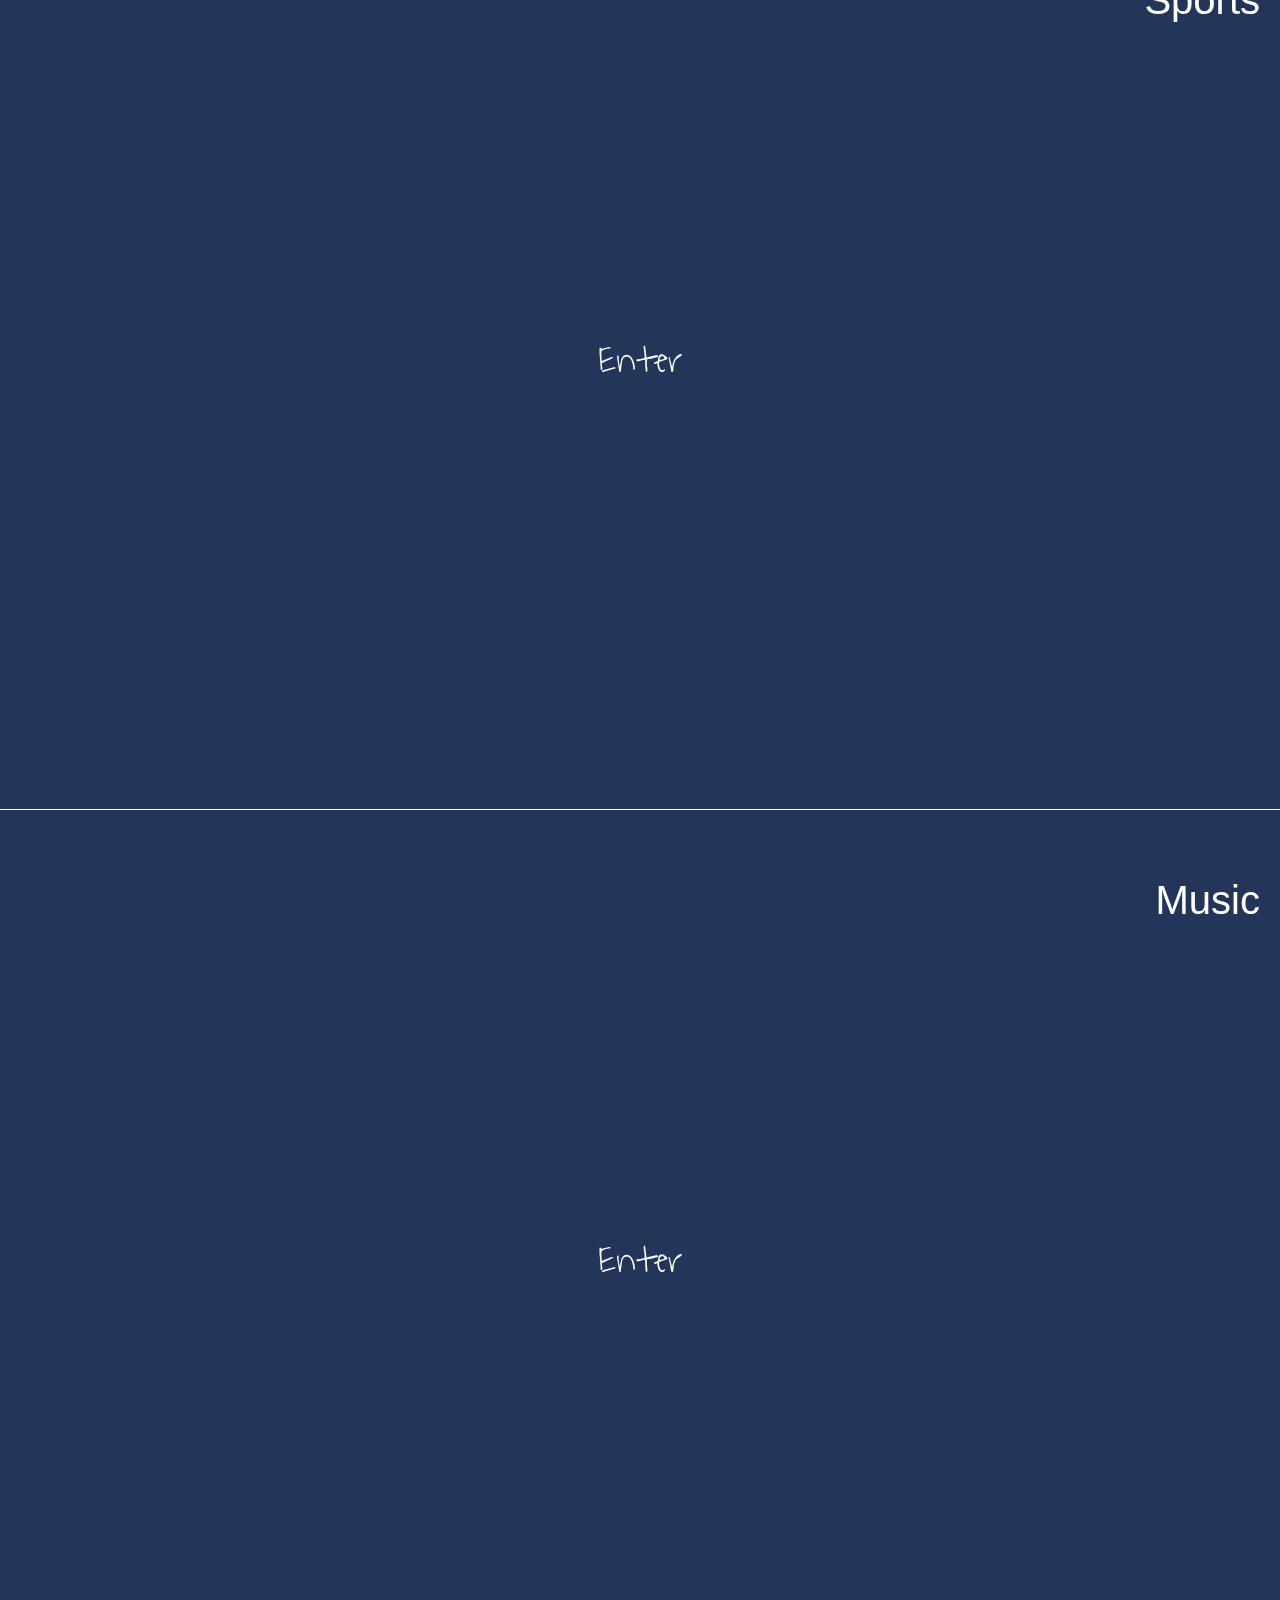
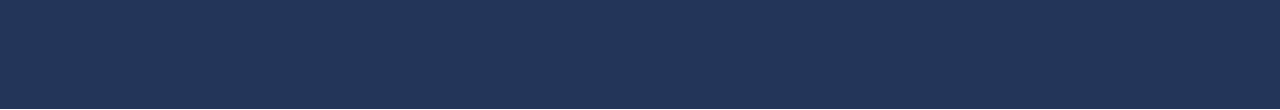
==== commit 31f6b02a: "added coming soon." ====
--- a/index.html
+++ b/index.html
@@ -70,7 +70,7 @@
       <div class="navbar fixed-top" id="header">
           <a href="index.html" id="matt2LogoHome"><img src="assets/images/White M2H.png" alt="mattLogo" height="30" width="60"/></a>
         <div id="topLabels">
-          <a href="contacteclipse.html" id="aboutTop" class="headerLink"><img src="/assets/images/BWIcon21024.png" style="height: 20px; width: 20px; margin-bottom: 2px; margin-right: 3px;">Contact Eclipse</a>
+          <a href="#ce" id="aboutTop" class="headerLink"><img src="/assets/images/BWIcon21024.png" style="height: 20px; width: 20px; margin-bottom: 2px; margin-right: 3px;">Contact Eclipse</a>
           <a href="#nft" id="aboutTop" class="headerLink">NFT</a>
           <a href="#travel" id="aboutTop" class="headerLink">Travel</a>
           <a href="#models" id="educationTop" class="headerLink">Model</a>
@@ -87,12 +87,13 @@
         <h1 class="sectionTitles" id="travel-title">Contact Eclipse</h1>
         <img id="travel-icon"></img>
         <a href="contacteclipse.html"><h1 id="travel-link">Enter</h1></a>
+        <a href="contacteclipse.html"><h2 id="travel-link" style="margin-top: 72px;">Coming Soon</h2></a>
         <video autoplay muted loop id="myTravelBackground">
           <source src="assets/videos/ce.mp4" type="video/mp4">
         </video>
         <!-- <div class="row">
         </div> -->
-    </section>
+      </section>
       <section id="nft">
           <h1 class="sectionTitles" id="travel-title">NFT</h1>
           <img id="travel-icon"></img>
--- a/assets/css/photography.css
+++ b/assets/css/photography.css
@@ -56,6 +56,18 @@
   font-size: calc(1rem + 3vw);
 }
 
+h2 {
+  position: absolute;
+  top: 50%;
+  -webkit-transform: translateY(-50%);
+          transform: translateY(-50%);
+  text-align: center;
+  color: white;
+  width: 100%;
+  left: 0;
+  font-size: calc(1rem + 3vw);
+}
+
 .row {
   margin-right: 0px;
   padding: 10px 0px 0px 0px;
@@ -93,6 +105,7 @@
   text-align: center;
   color: white;
   font-family: 'Waiting for the Sunrise', cursive;
+  text-decoration: none;
 }
 
 #travel-link a {
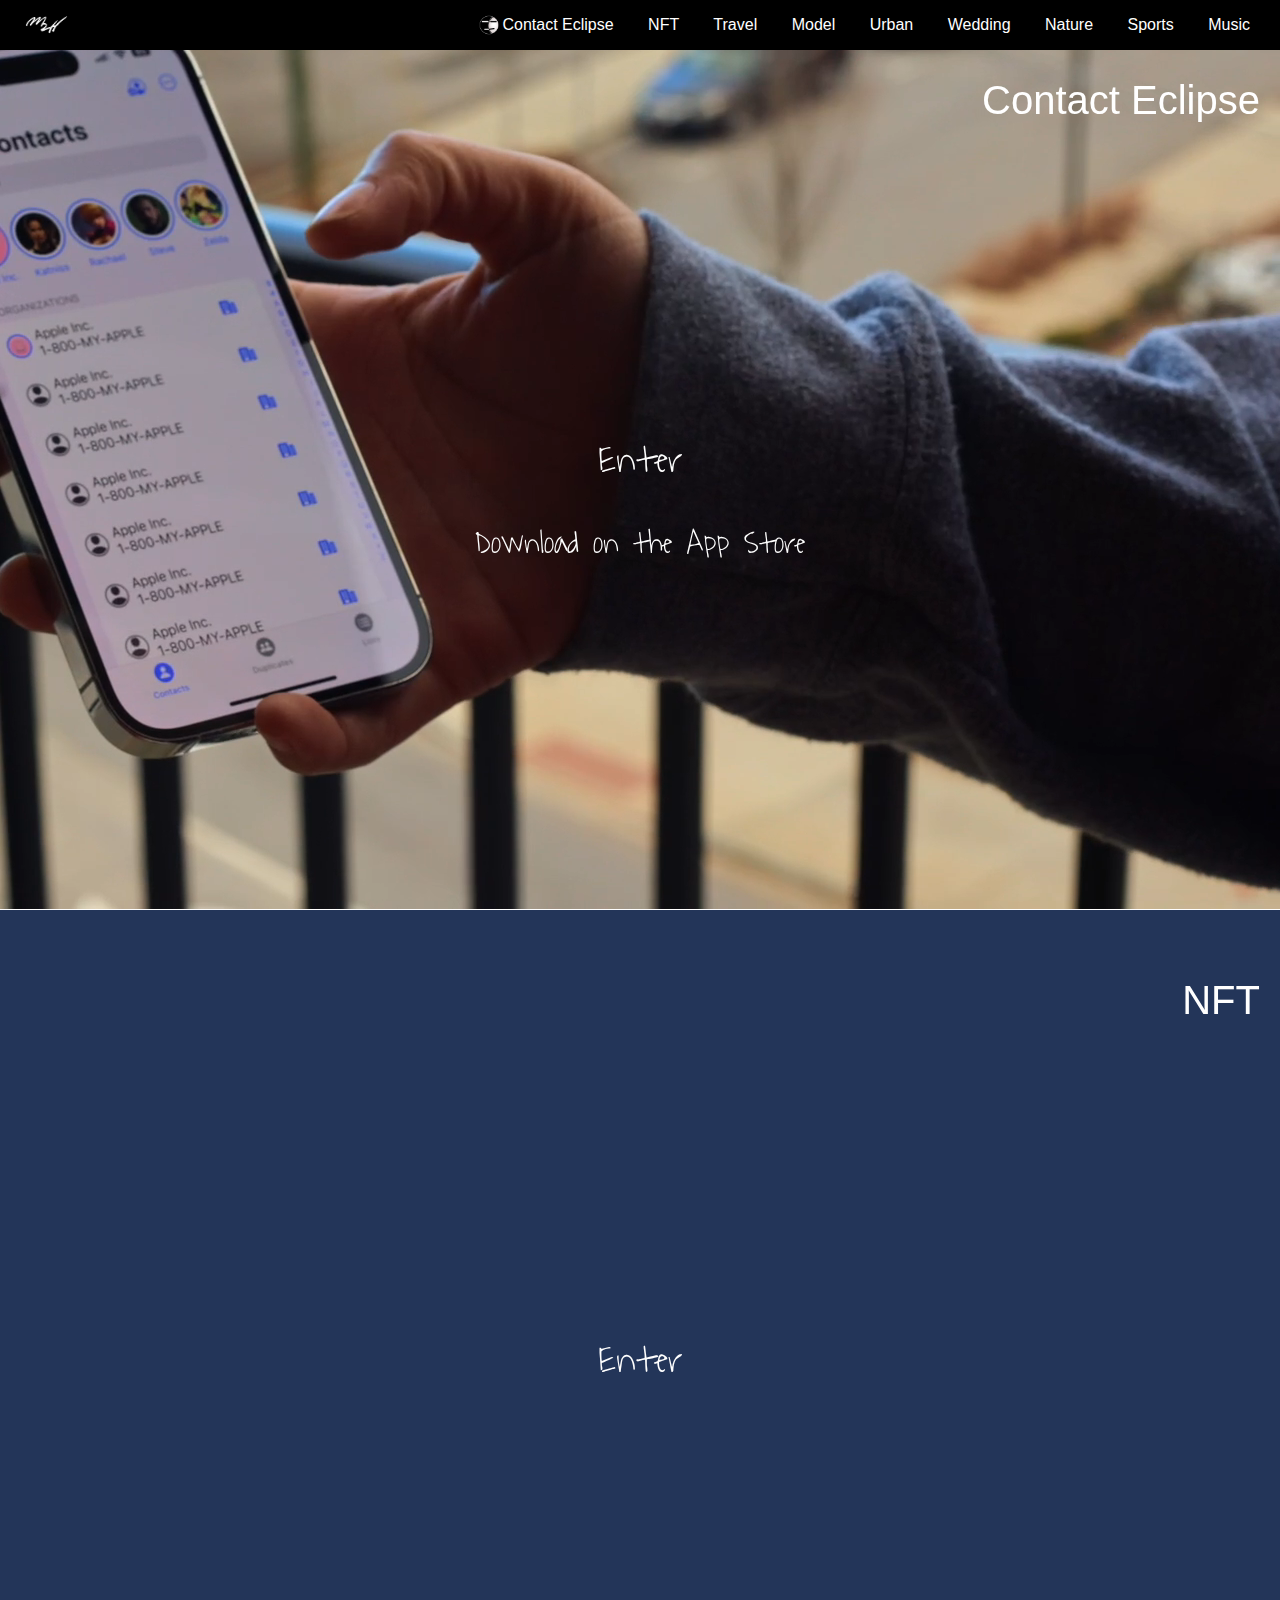
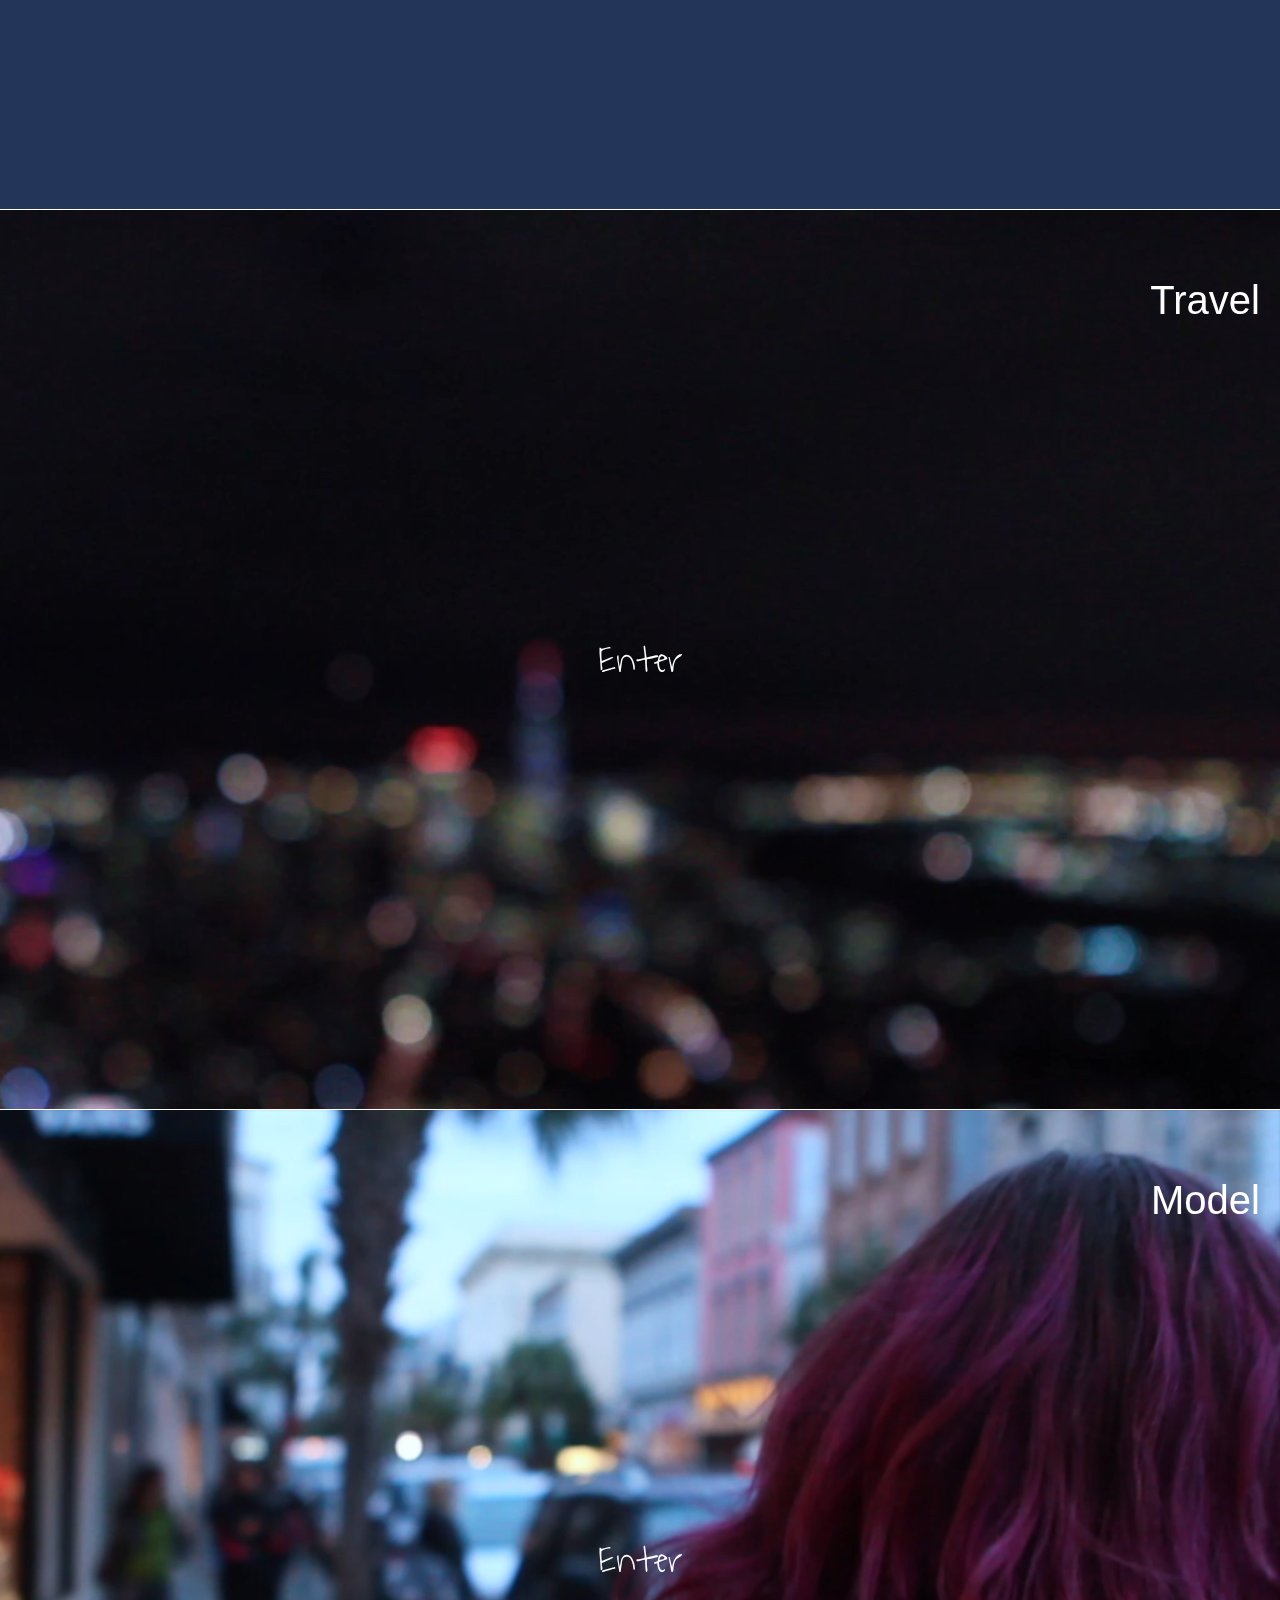
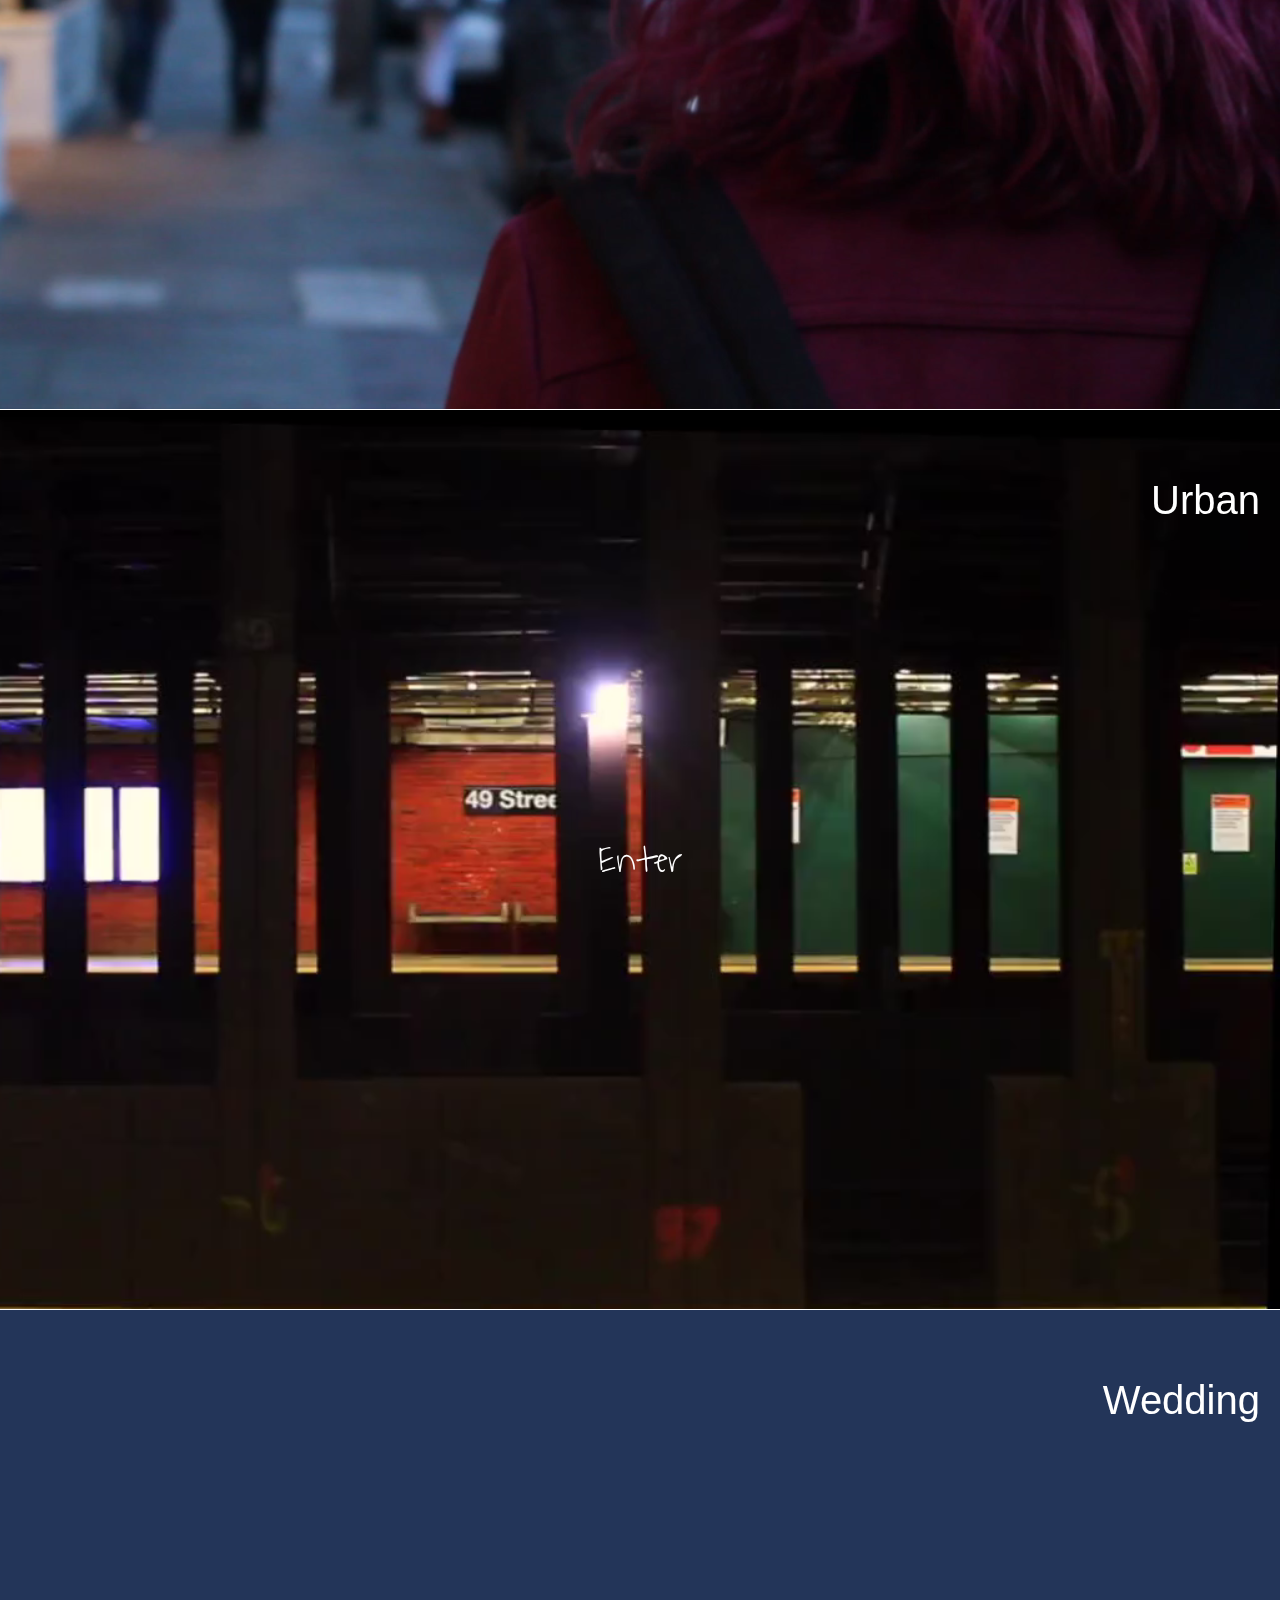
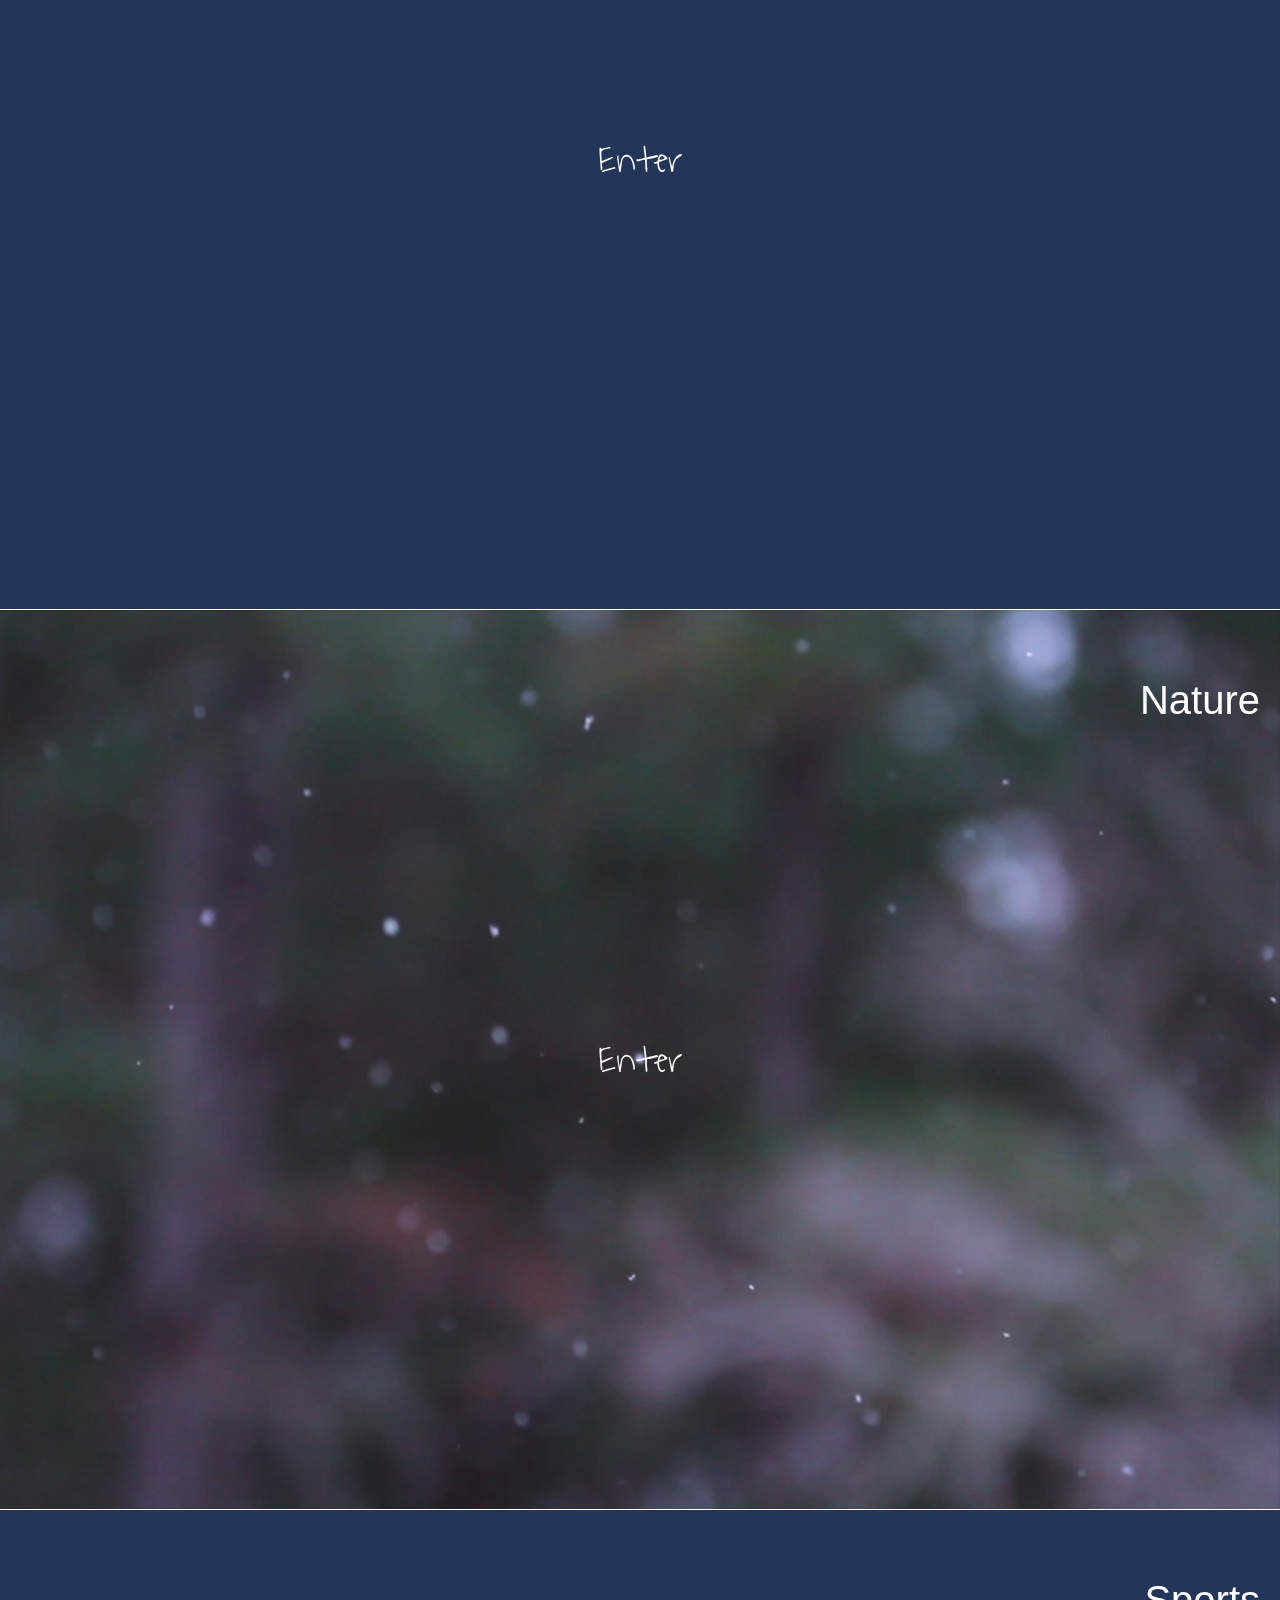
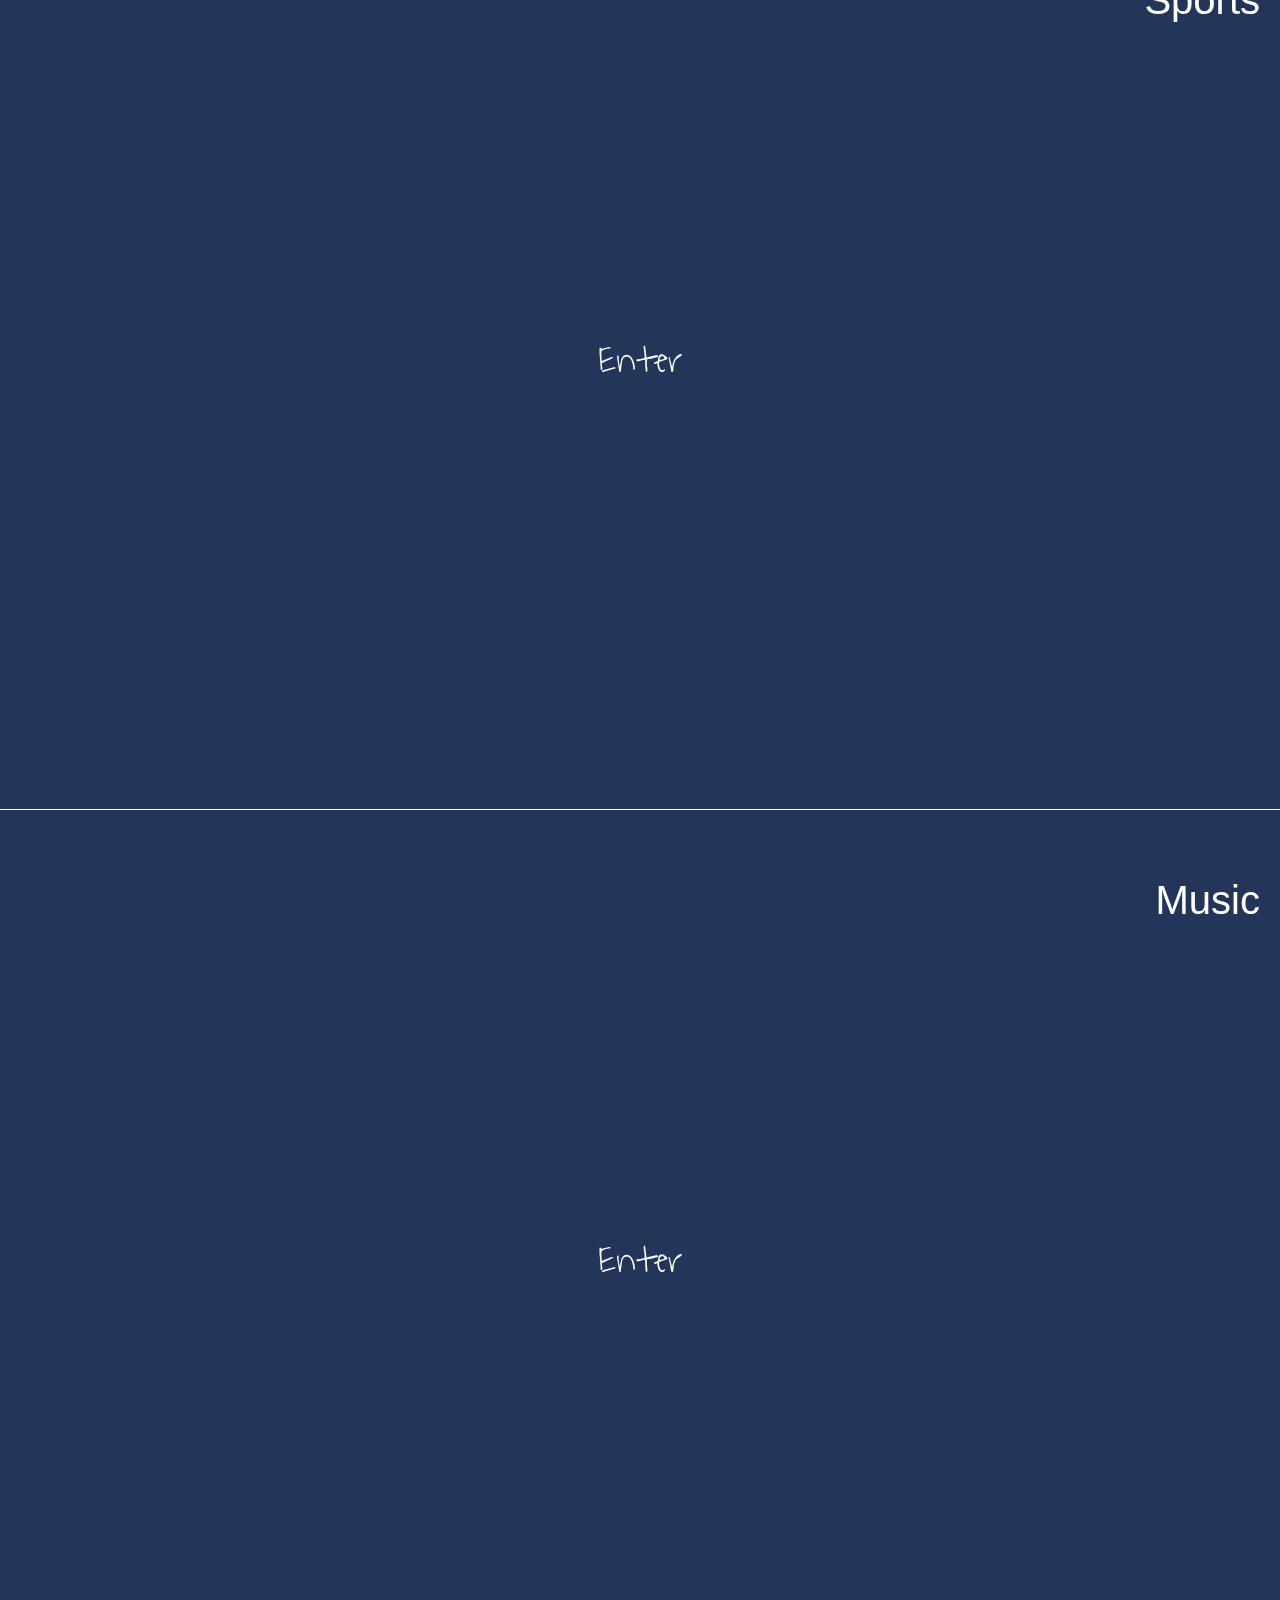
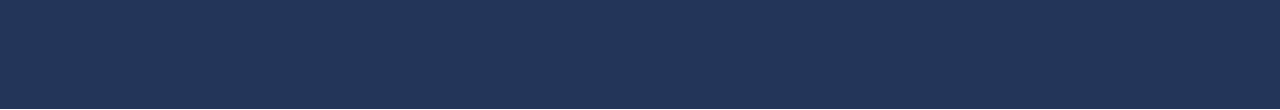
==== commit f4e8d72b: "updated with app store link" ====
--- a/index.html
+++ b/index.html
@@ -87,7 +87,7 @@
         <h1 class="sectionTitles" id="travel-title">Contact Eclipse</h1>
         <img id="travel-icon"></img>
         <a href="contacteclipse.html"><h1 id="travel-link">Enter</h1></a>
-        <a href="contacteclipse.html"><h2 id="travel-link" style="margin-top: 72px;">Coming Soon</h2></a>
+        <a href="https://apps.apple.com/us/app/contact-eclipse/id1608625389"><h2 id="travel-link" style="margin-top: 84px;">Download on the App Store</h2></a>
         <video autoplay muted loop id="myTravelBackground">
           <source src="assets/videos/ce.mp4" type="video/mp4">
         </video>
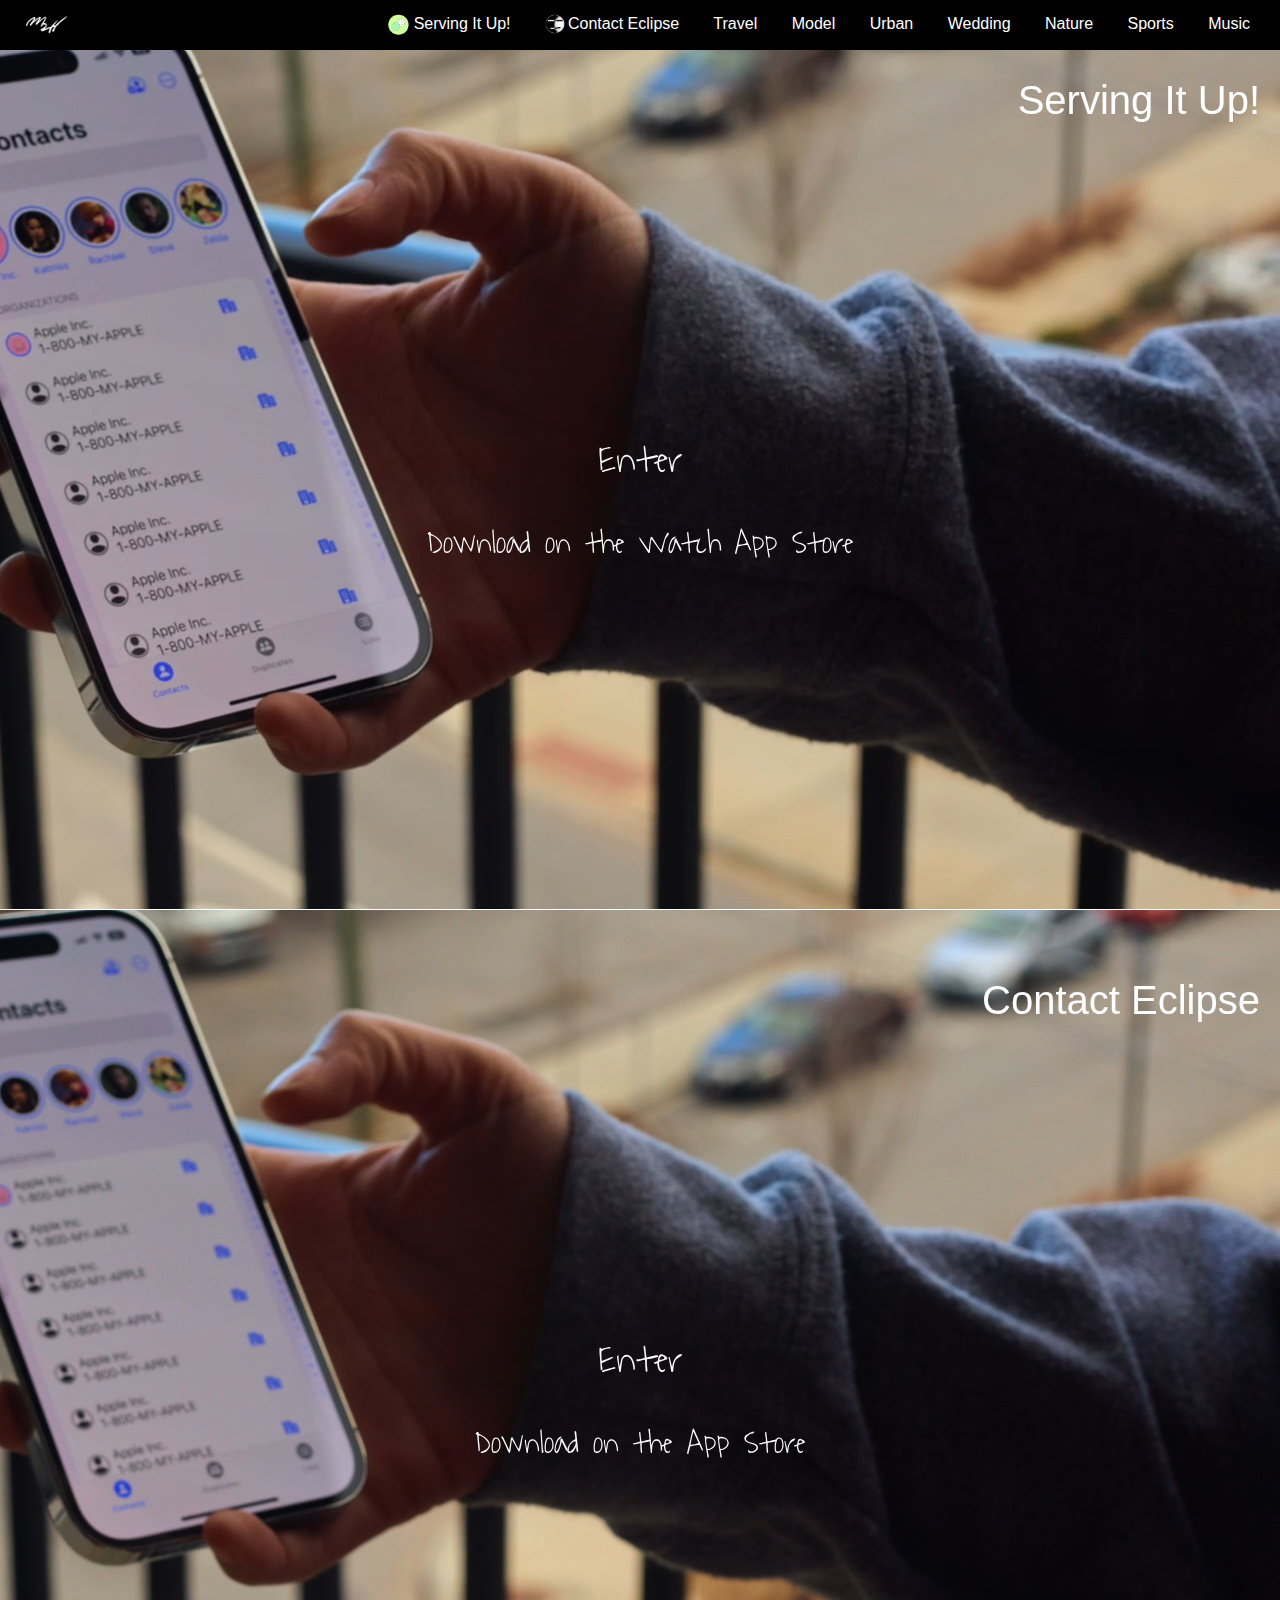
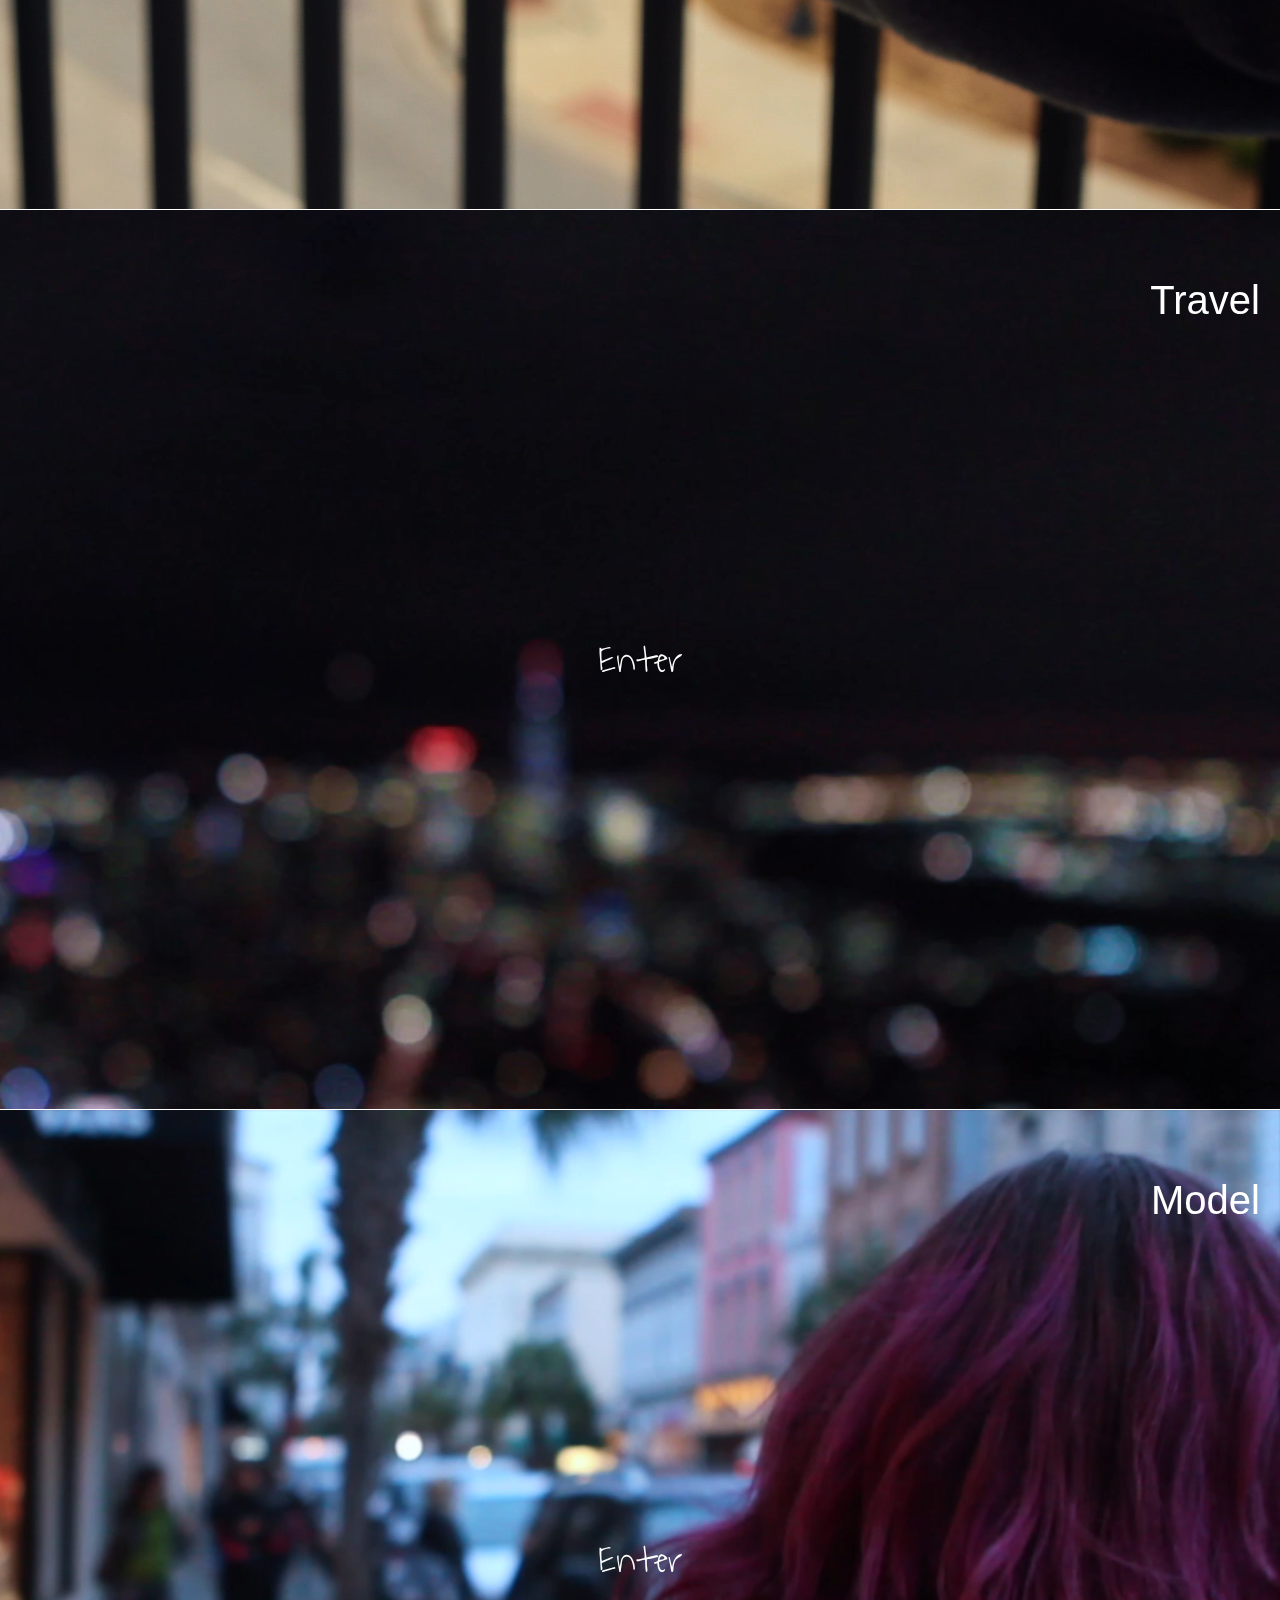
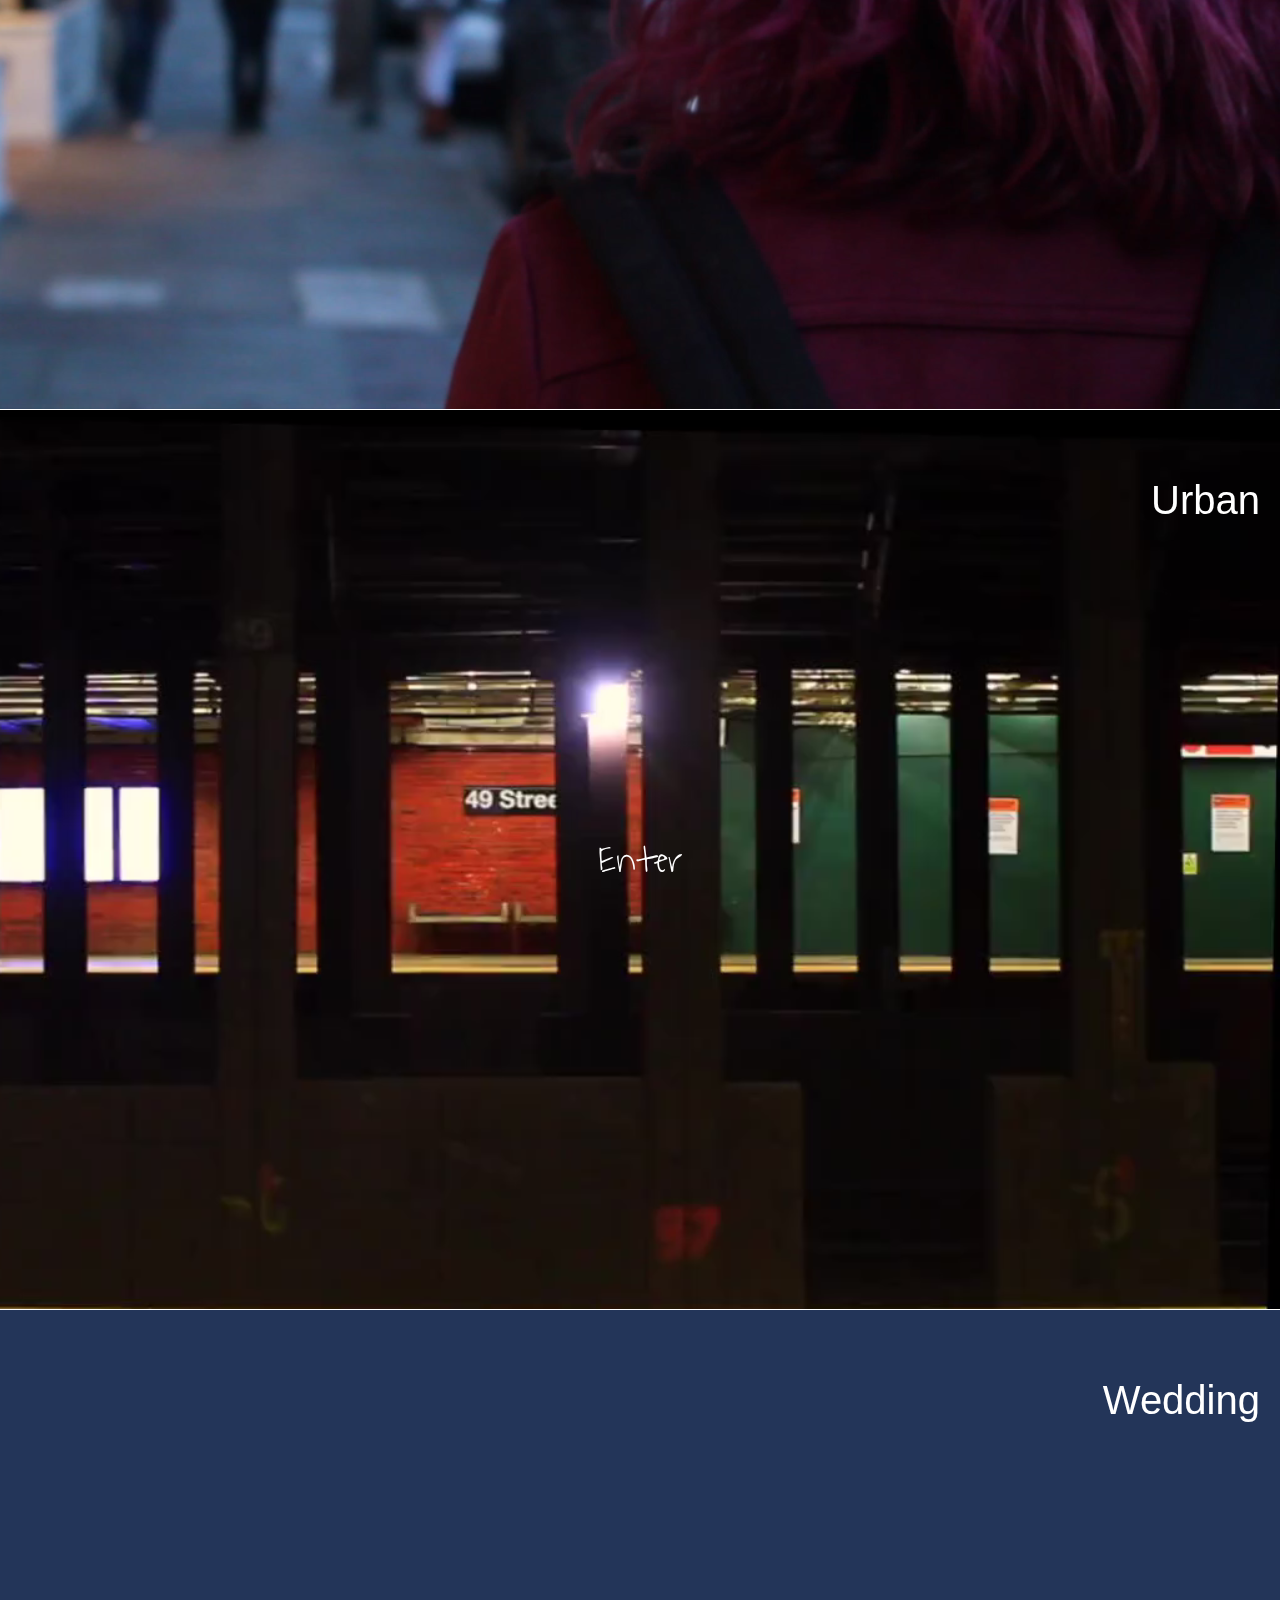
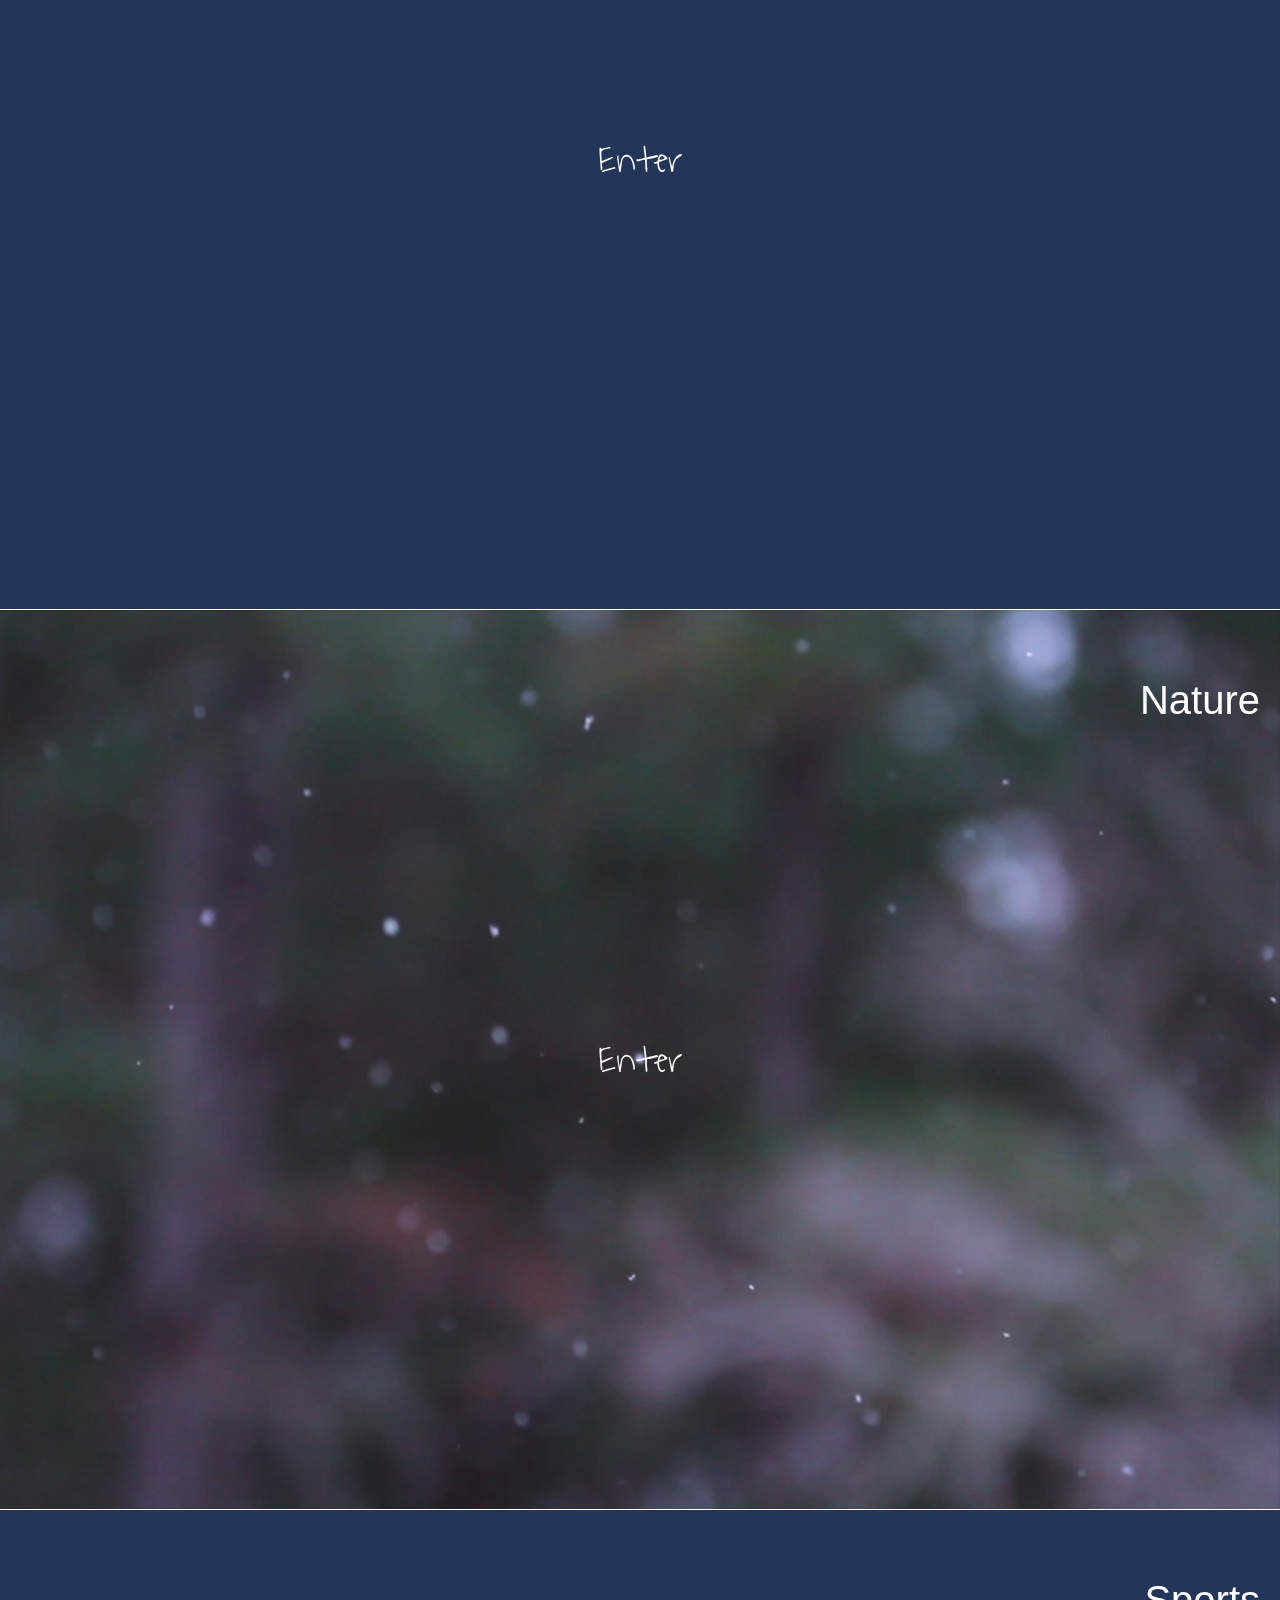
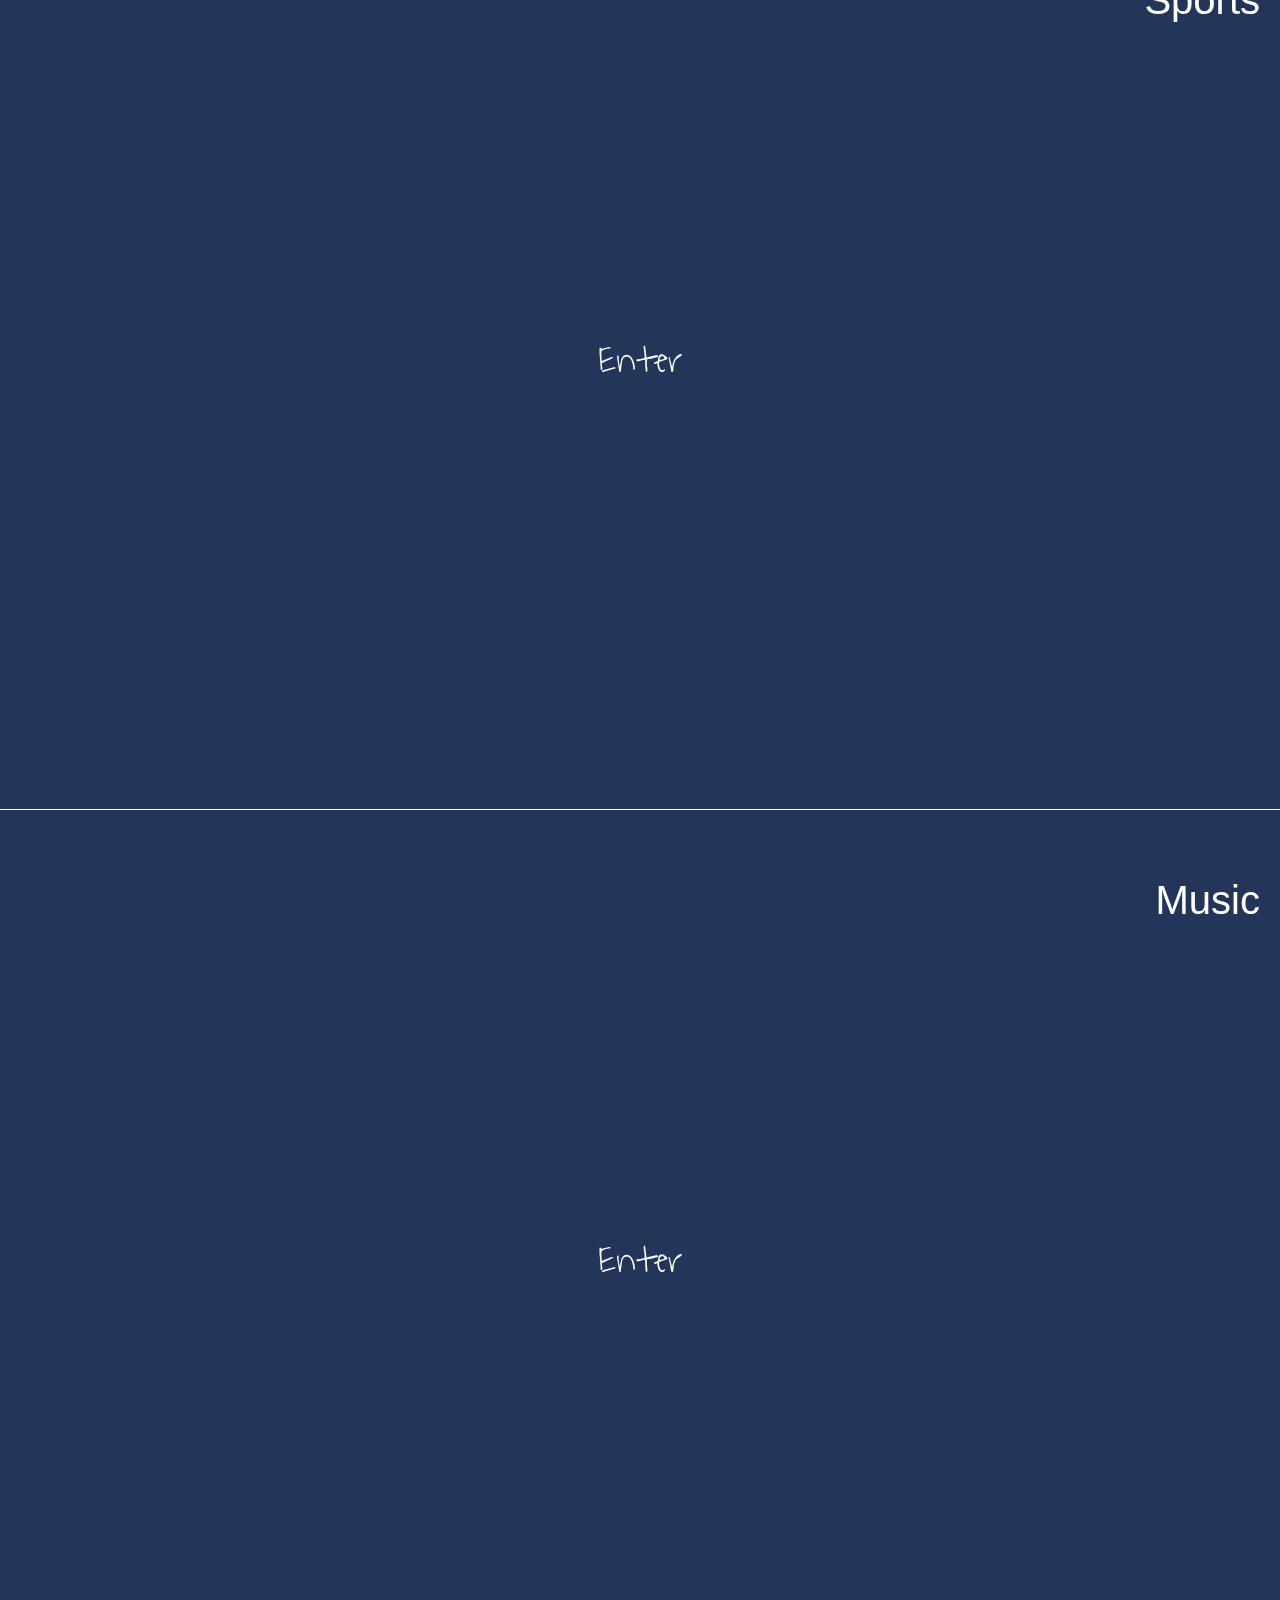
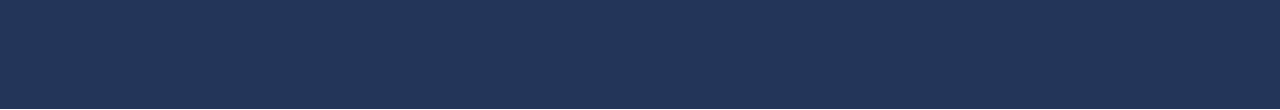
==== commit a9ae30fe: "WIP on SIU section, remove NFT" ====
--- a/index.html
+++ b/index.html
@@ -32,11 +32,14 @@
           <a href="index.html" id="matt2LogoHomeSiderbar"><img src="assets/images/White M2H.png" alt="mattLogo" height="30" width="60"/></a>
           <ul id="listOfLinks">
             <li>
+              <a href="#siu" id="educationTop">Serving It Up!</a>
+            </li>
+            <li>
               <a href="#ce" id="educationTop">Contact Eclipse</a>
             </li>
-            <li>
+            <!-- <li>
               <a href="#nft" id="educationTop">NFT</a>
-            </li>
+            </li> -->
             <li>
               <a href="#travel" id="educationTop">Travel</a>
             </li>
@@ -70,8 +73,9 @@
       <div class="navbar fixed-top" id="header">
           <a href="index.html" id="matt2LogoHome"><img src="assets/images/White M2H.png" alt="mattLogo" height="30" width="60"/></a>
         <div id="topLabels">
+          <a href="#siu" id="aboutTop" class="headerLink"><img src="/assets/images/siu_app_icon.png" style="height: 25px; width: 25px; margin-bottom: 2px; margin-right: 3px;">Serving It Up!</a>
           <a href="#ce" id="aboutTop" class="headerLink"><img src="/assets/images/BWIcon21024.png" style="height: 20px; width: 20px; margin-bottom: 2px; margin-right: 3px;">Contact Eclipse</a>
-          <a href="#nft" id="aboutTop" class="headerLink">NFT</a>
+          <!-- <a href="#nft" id="aboutTop" class="headerLink">NFT</a> -->
           <a href="#travel" id="aboutTop" class="headerLink">Travel</a>
           <a href="#models" id="educationTop" class="headerLink">Model</a>
           <a href="#urban" id="experienceTop" class="headerLink">Urban</a>
@@ -83,6 +87,17 @@
       </div>
       <!-- End of the header -->
     <div class="container-fluid" id="wrapper">
+      <section id="siu">
+        <h1 class="sectionTitles" id="travel-title">Serving It Up!</h1> <!--TODO add new media here-->
+        <img id="travel-icon"></img>
+        <a href="servingitup.html"><h1 id="travel-link">Enter</h1></a>
+        <a href="https://apps.apple.com/us/app/contact-eclipse/id1608625389"><h2 id="travel-link" style="margin-top: 84px;">Download on the Watch App Store</h2></a>
+        <video autoplay muted loop id="myTravelBackground">
+          <source src="assets/videos/ce.mp4" type="video/mp4">
+        </video>
+        <!-- <div class="row">
+        </div> -->
+      </section>
       <section id="ce">
         <h1 class="sectionTitles" id="travel-title">Contact Eclipse</h1>
         <img id="travel-icon"></img>
@@ -94,16 +109,14 @@
         <!-- <div class="row">
         </div> -->
       </section>
-      <section id="nft">
+      <!-- <section id="nft">
           <h1 class="sectionTitles" id="travel-title">NFT</h1>
           <img id="travel-icon"></img>
           <a href="https://rarible.com/matt2harrington?tab=collectibles"><h1 id="travel-link">Enter</h1></a>
           <video autoplay muted loop id="myTravelBackground">
             <source src="assets/videos/background.mp4" type="video/mp4">
           </video>
-          <!-- <div class="row">
-          </div> -->
-      </section>
+      </section> -->
       <section id="travel">
           <h1 class="sectionTitles" id="travel-title">Travel</h1>
           <img id="travel-icon"></img>
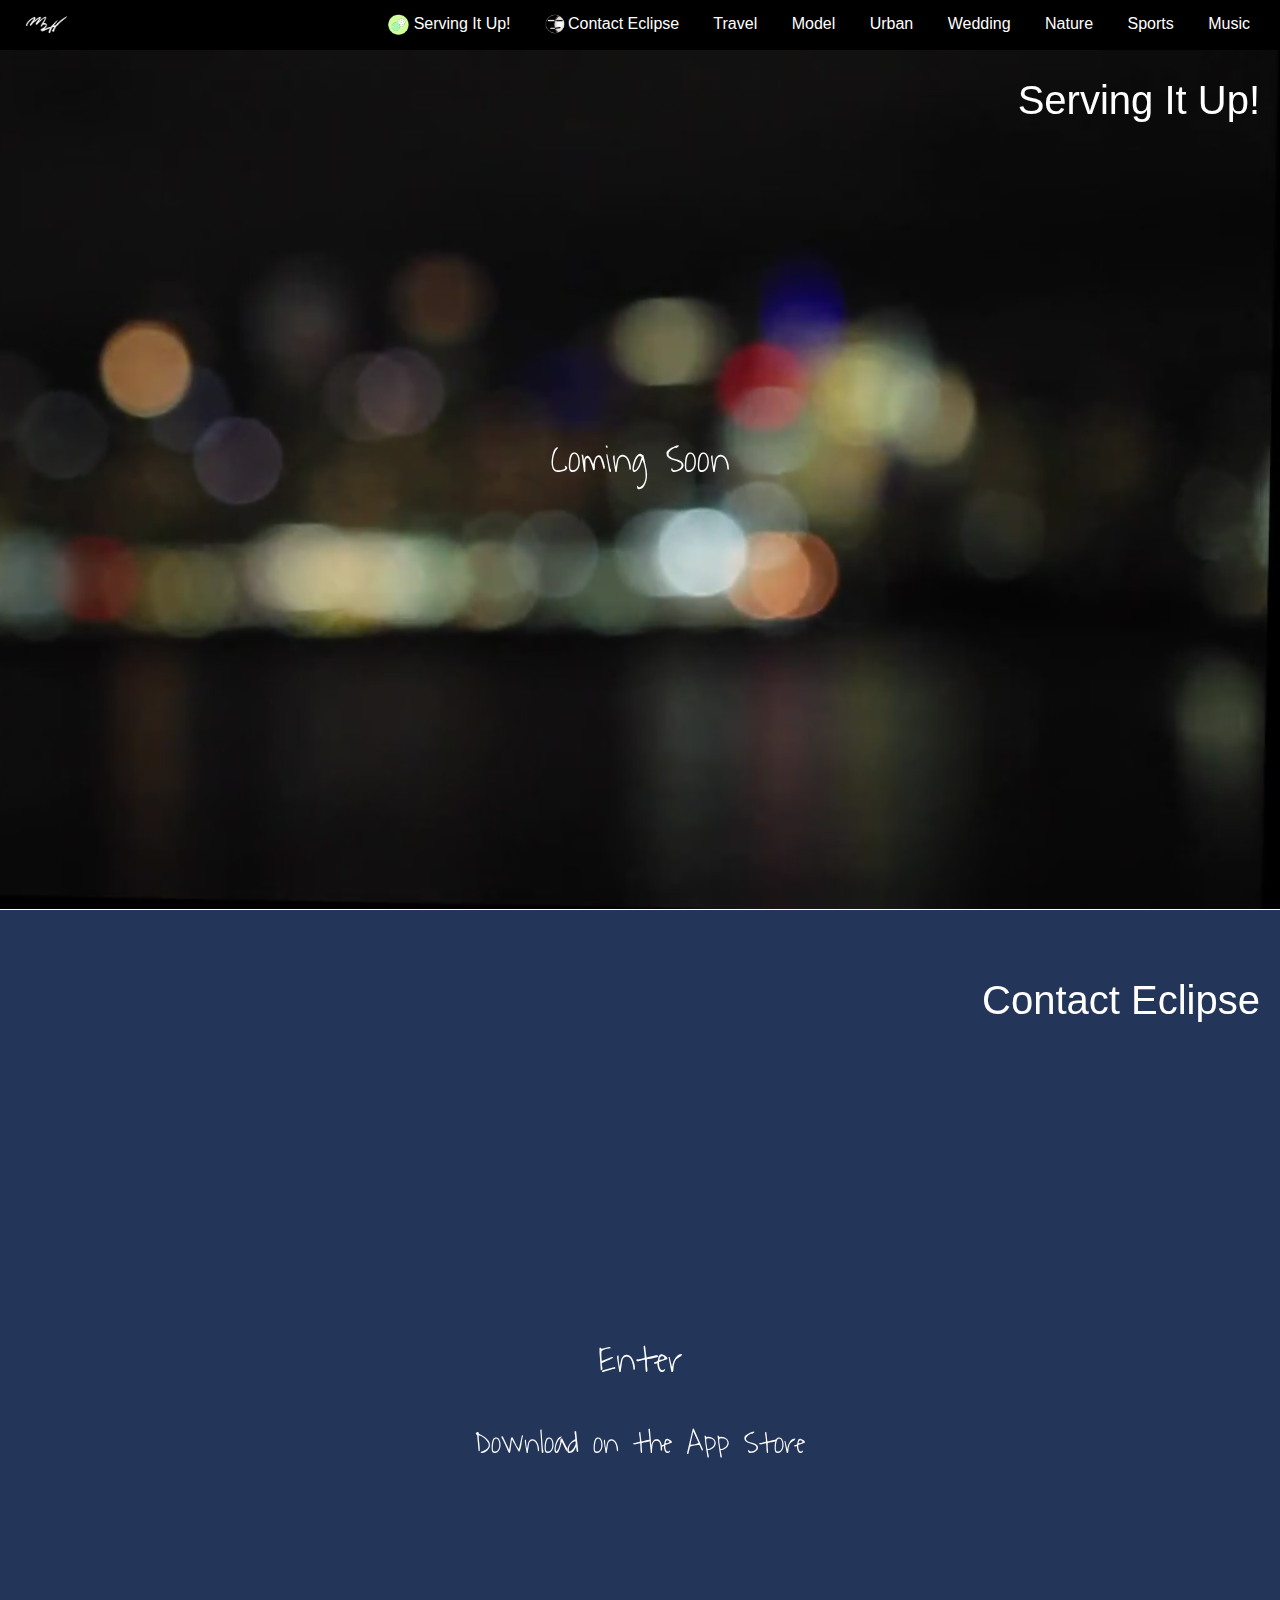
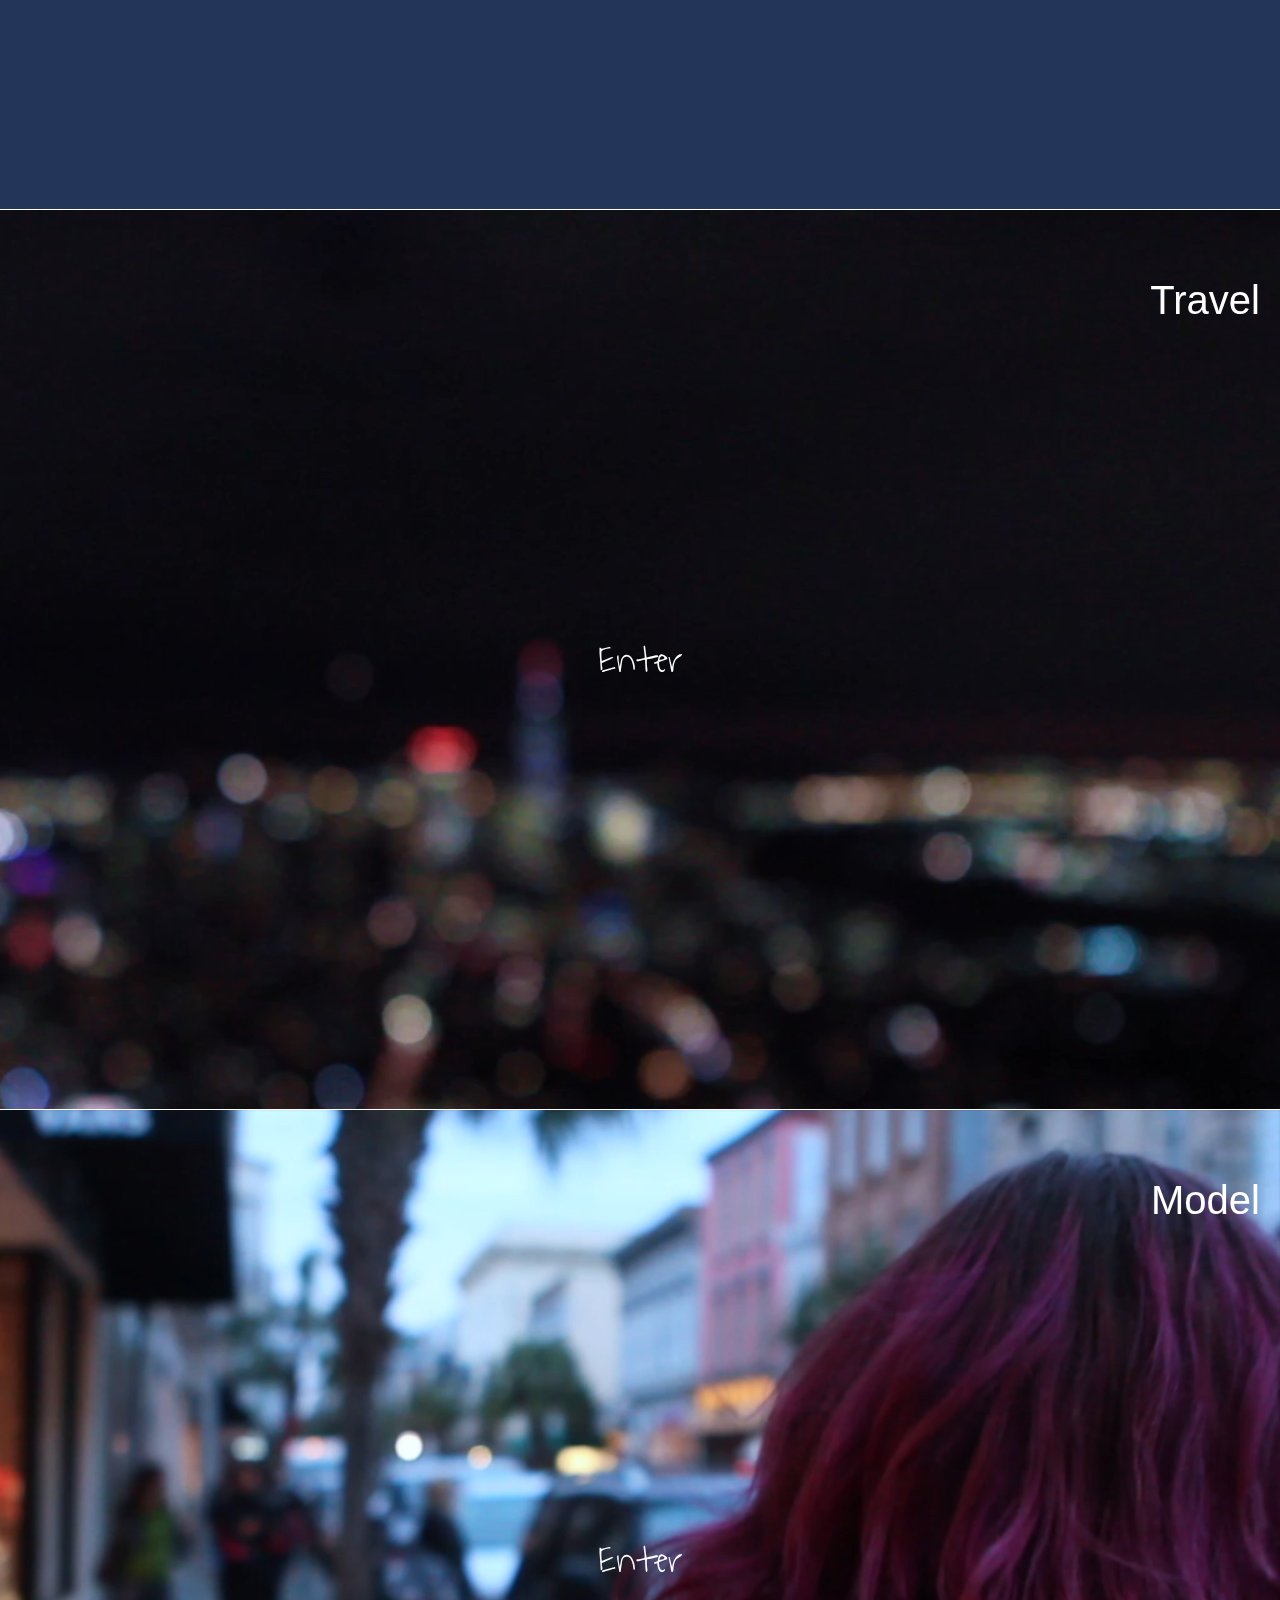
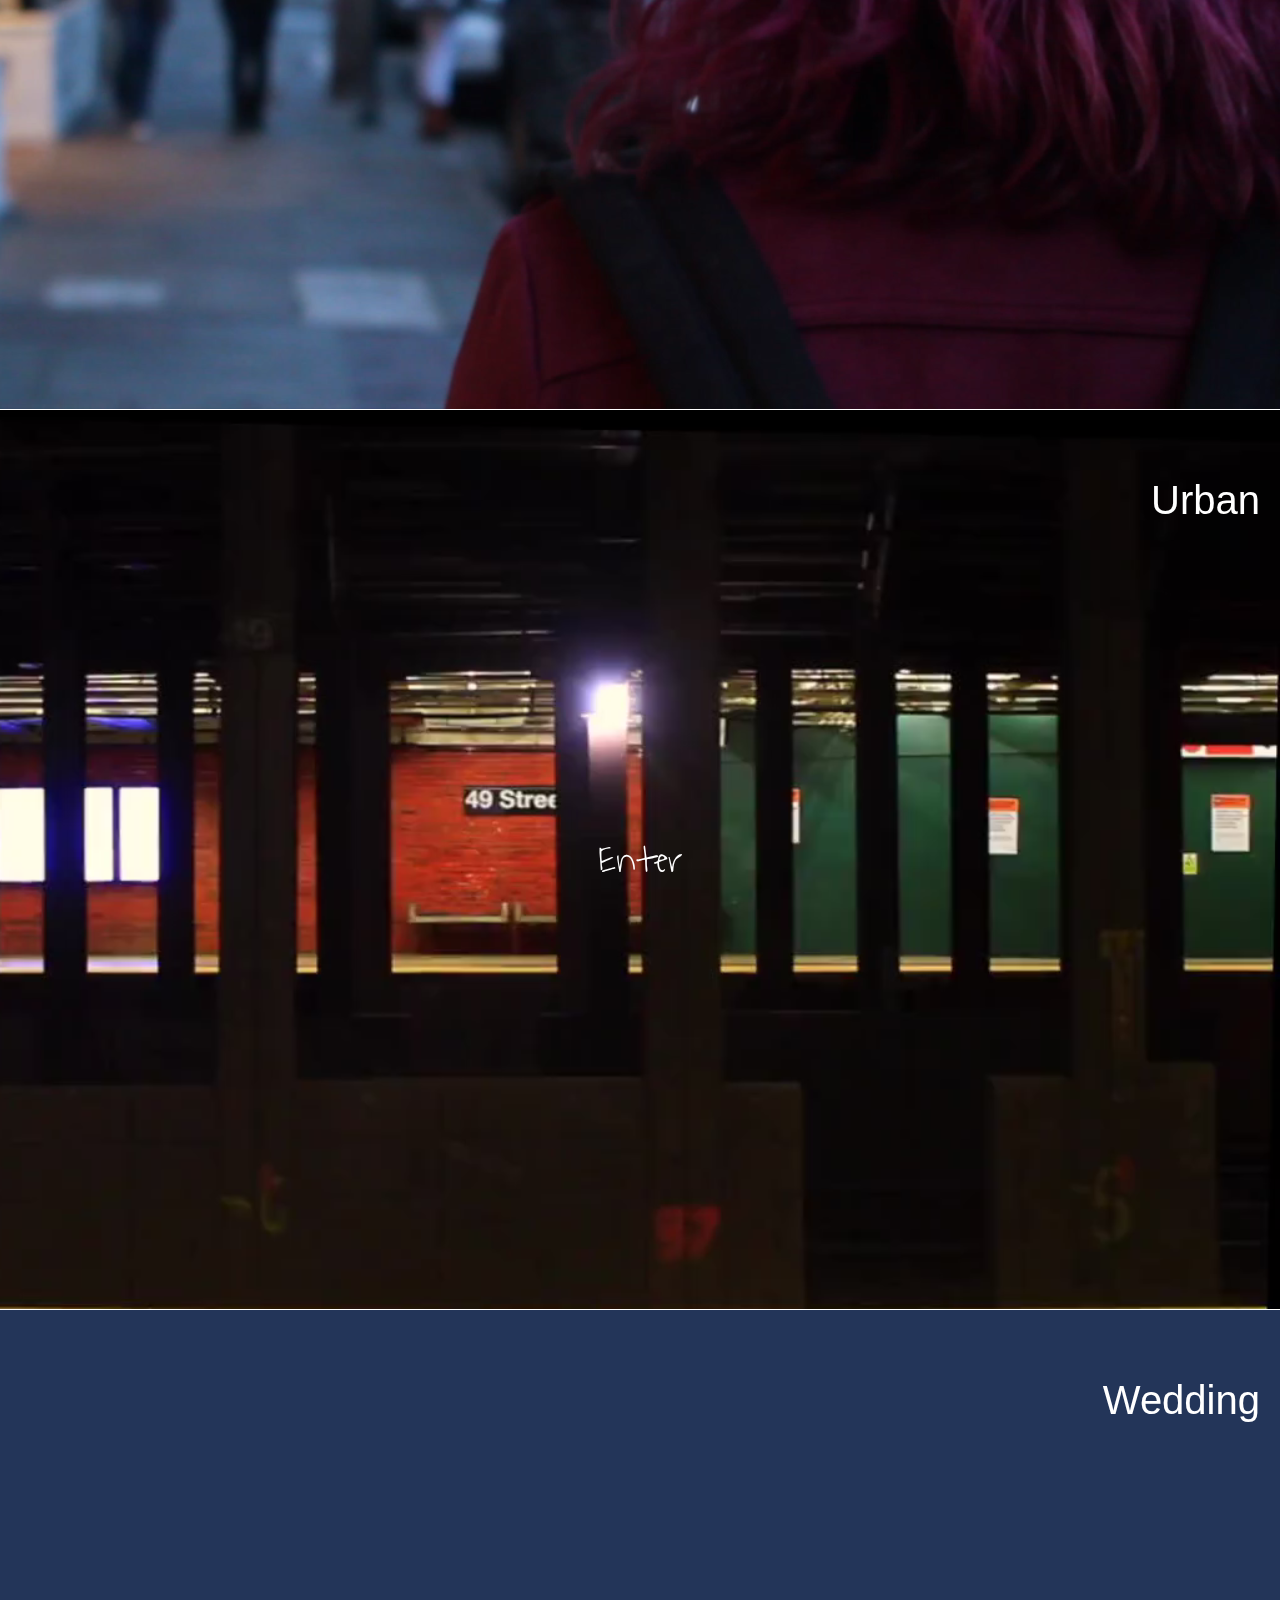
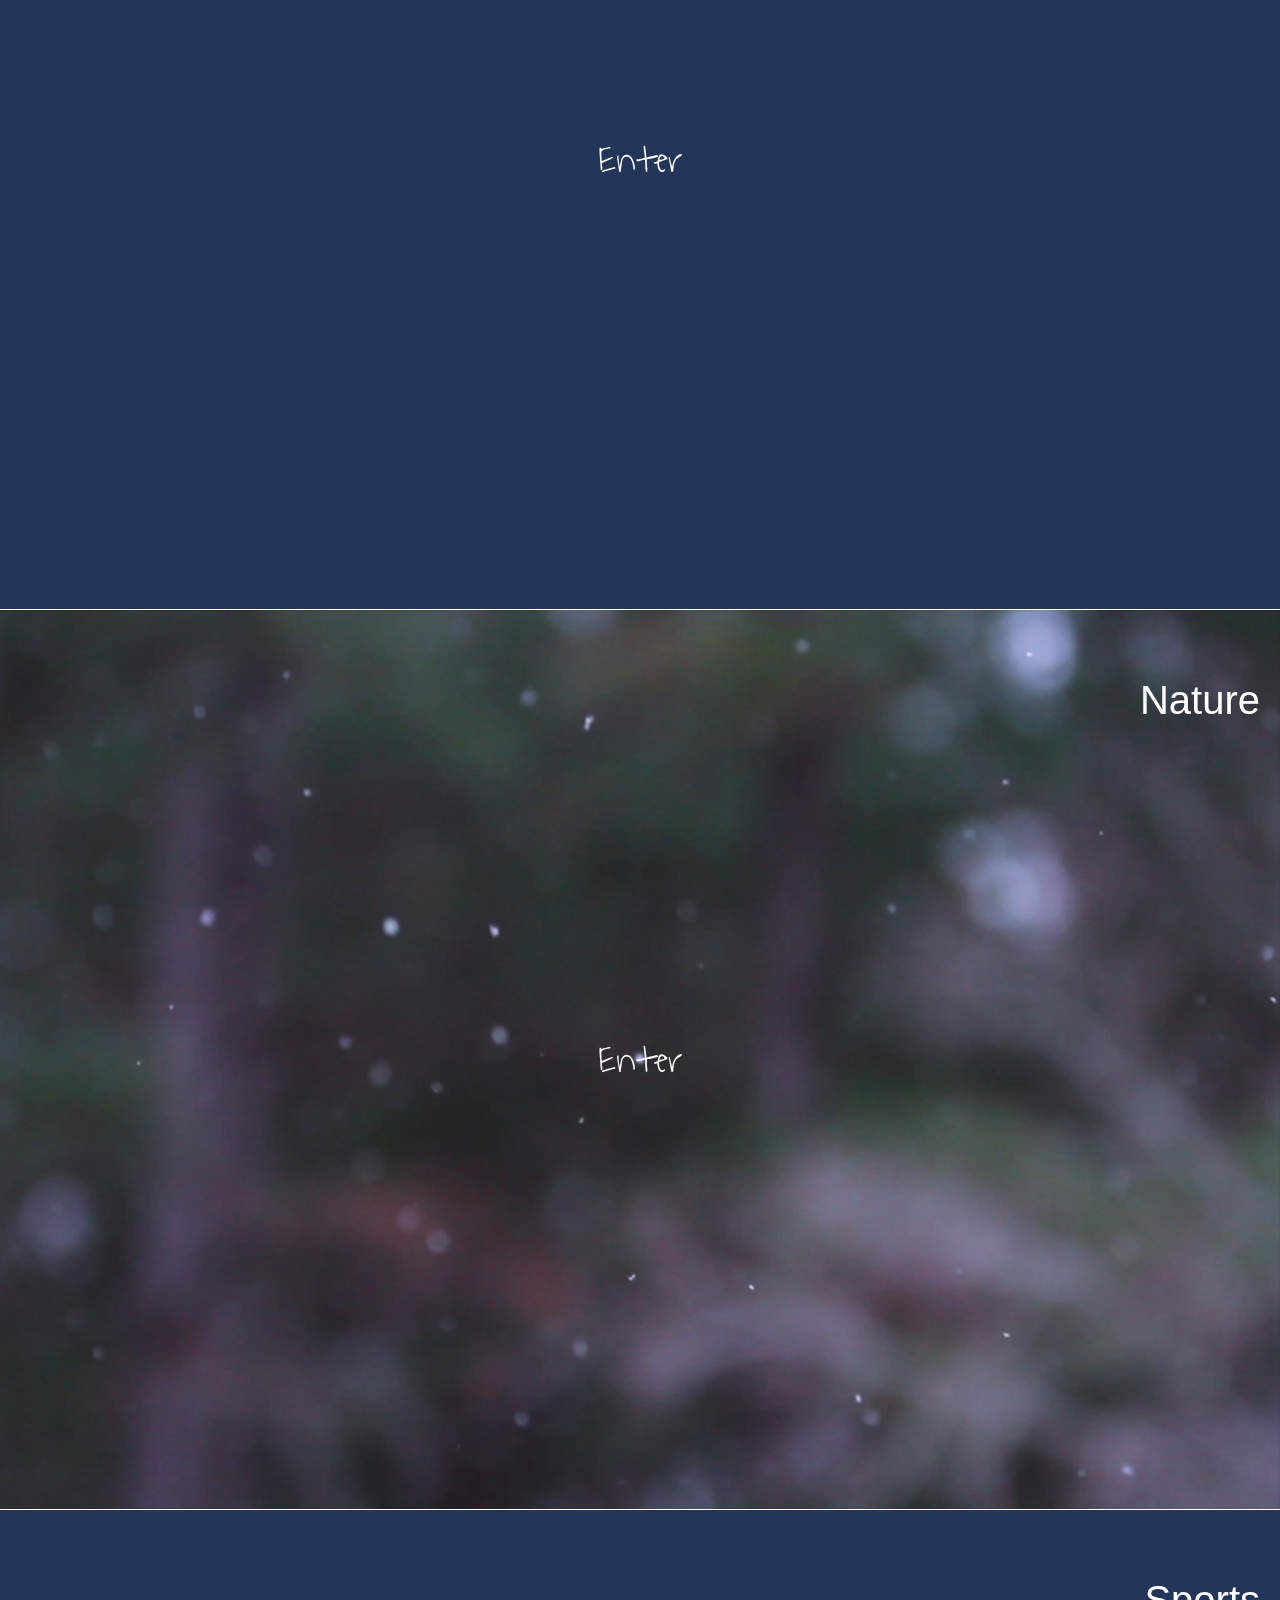
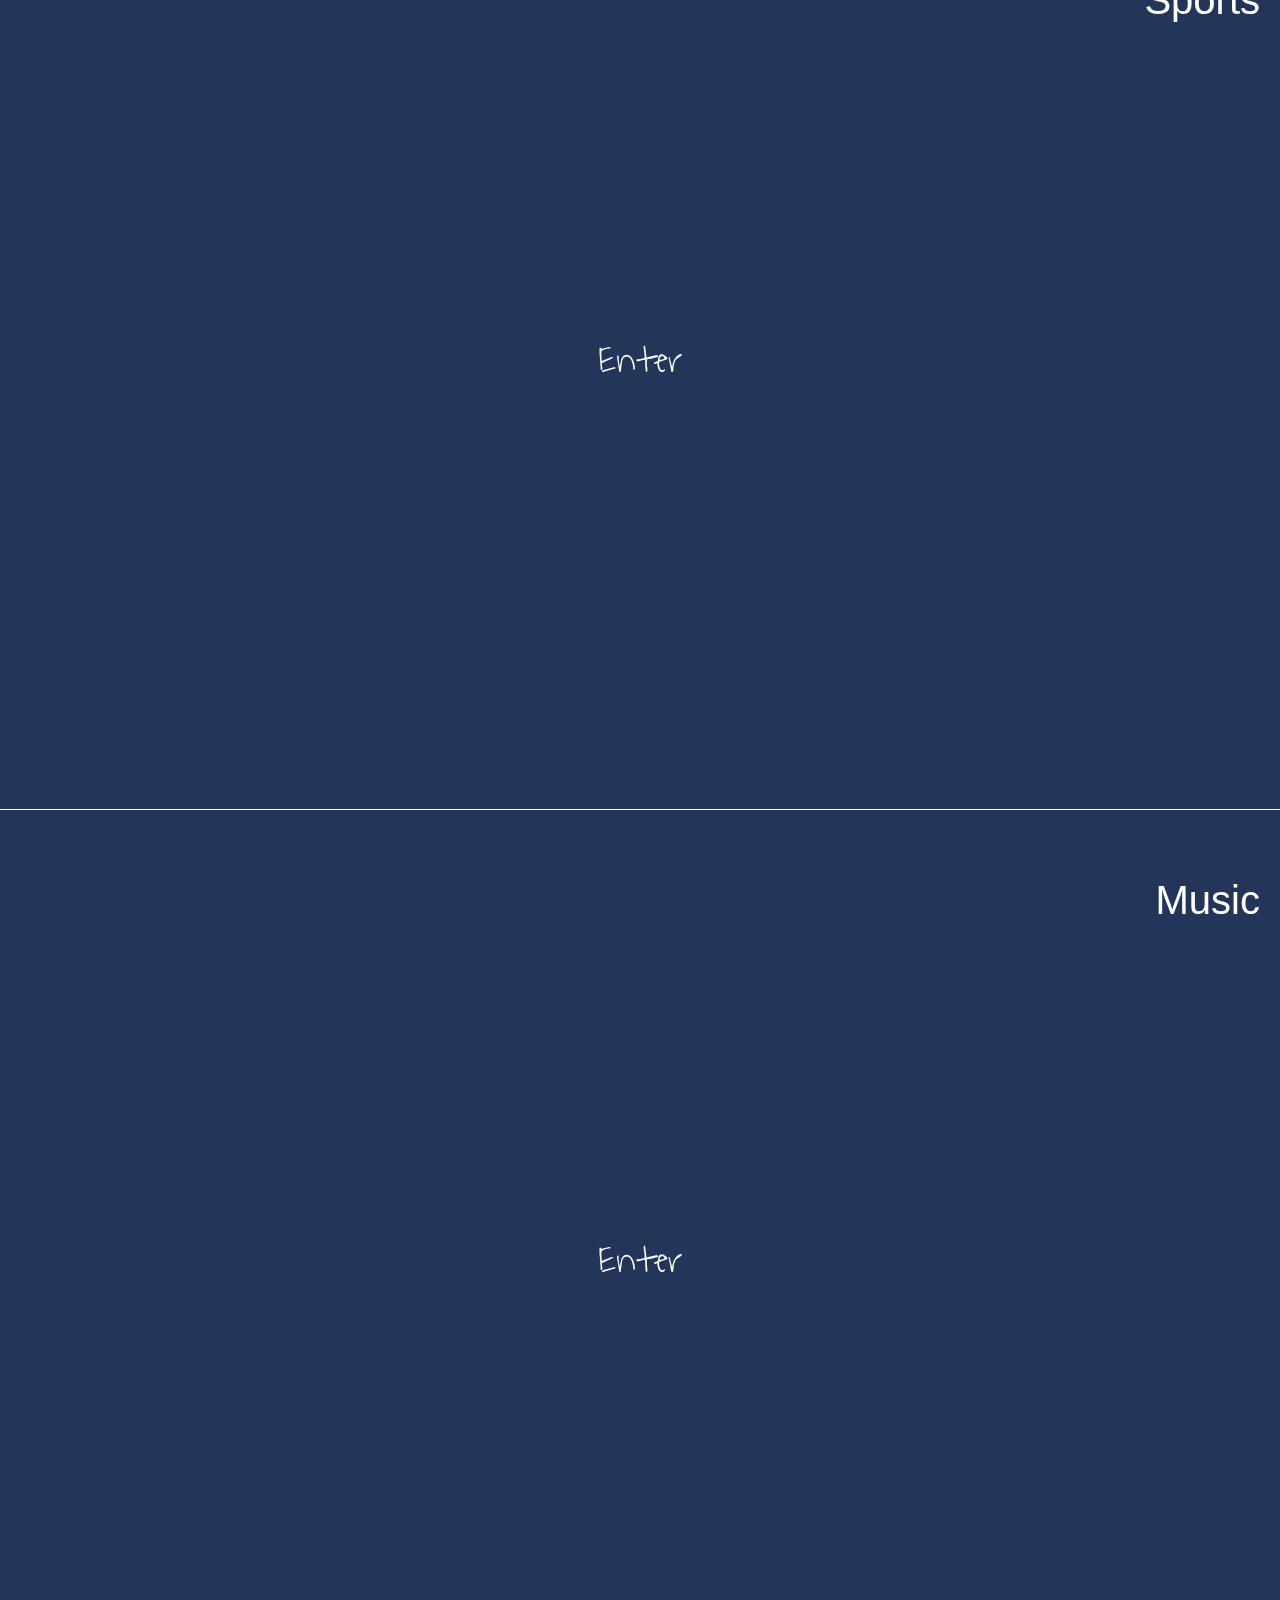
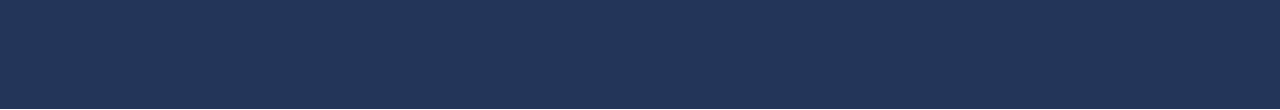
==== commit 20539e13: "temp fix" ====
--- a/index.html
+++ b/index.html
@@ -90,10 +90,10 @@
       <section id="siu">
         <h1 class="sectionTitles" id="travel-title">Serving It Up!</h1> <!--TODO add new media here-->
         <img id="travel-icon"></img>
-        <a href="servingitup.html"><h1 id="travel-link">Enter</h1></a>
-        <a href="https://apps.apple.com/us/app/contact-eclipse/id1608625389"><h2 id="travel-link" style="margin-top: 84px;">Download on the Watch App Store</h2></a>
+        <a href="servingitup.html"><h1 id="travel-link">Coming Soon</h1></a>
+        <!-- <a href="https://apps.apple.com/us/app/contact-eclipse/id1608625389"><h2 id="travel-link" style="margin-top: 84px;">Download on the Watch App Store</h2></a> -->
         <video autoplay muted loop id="myTravelBackground">
-          <source src="assets/videos/ce.mp4" type="video/mp4">
+          <source src="assets/videos/NYCReflection.mp4" type="video/mp4">
         </video>
         <!-- <div class="row">
         </div> -->
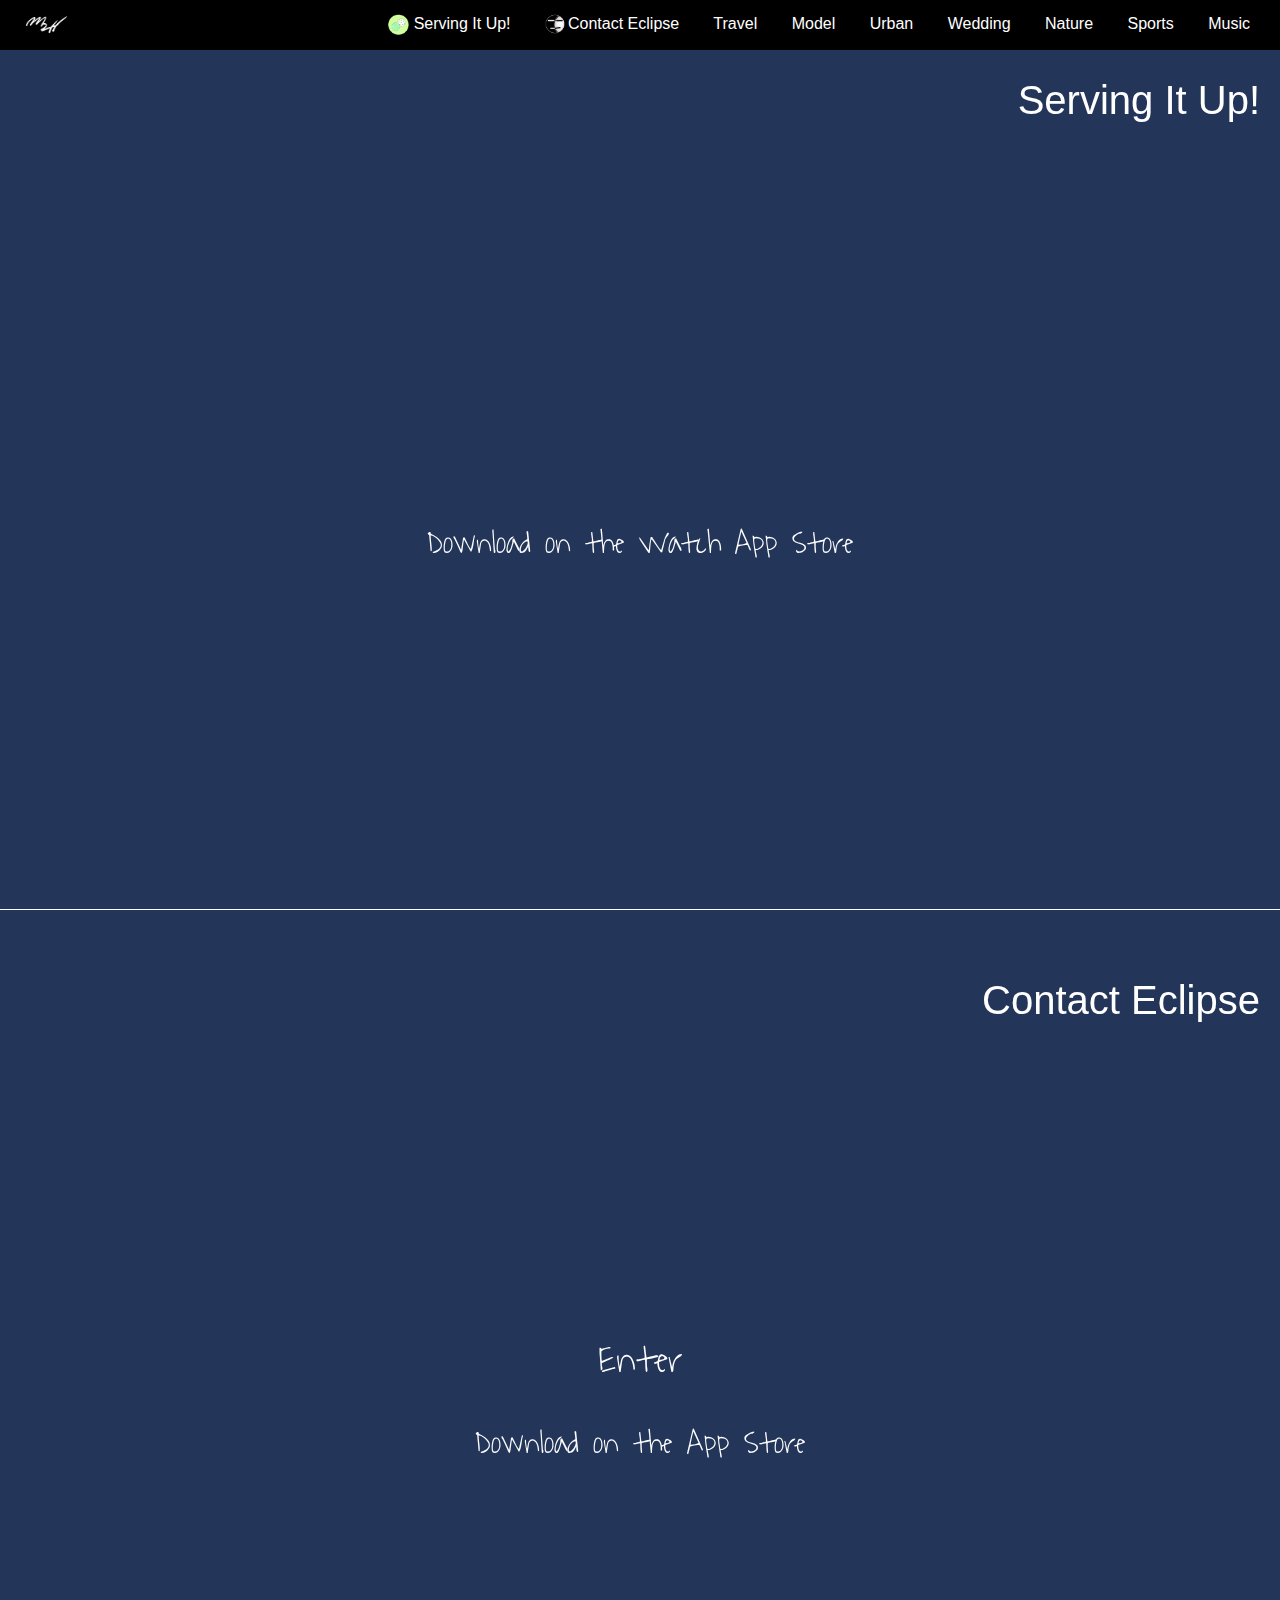
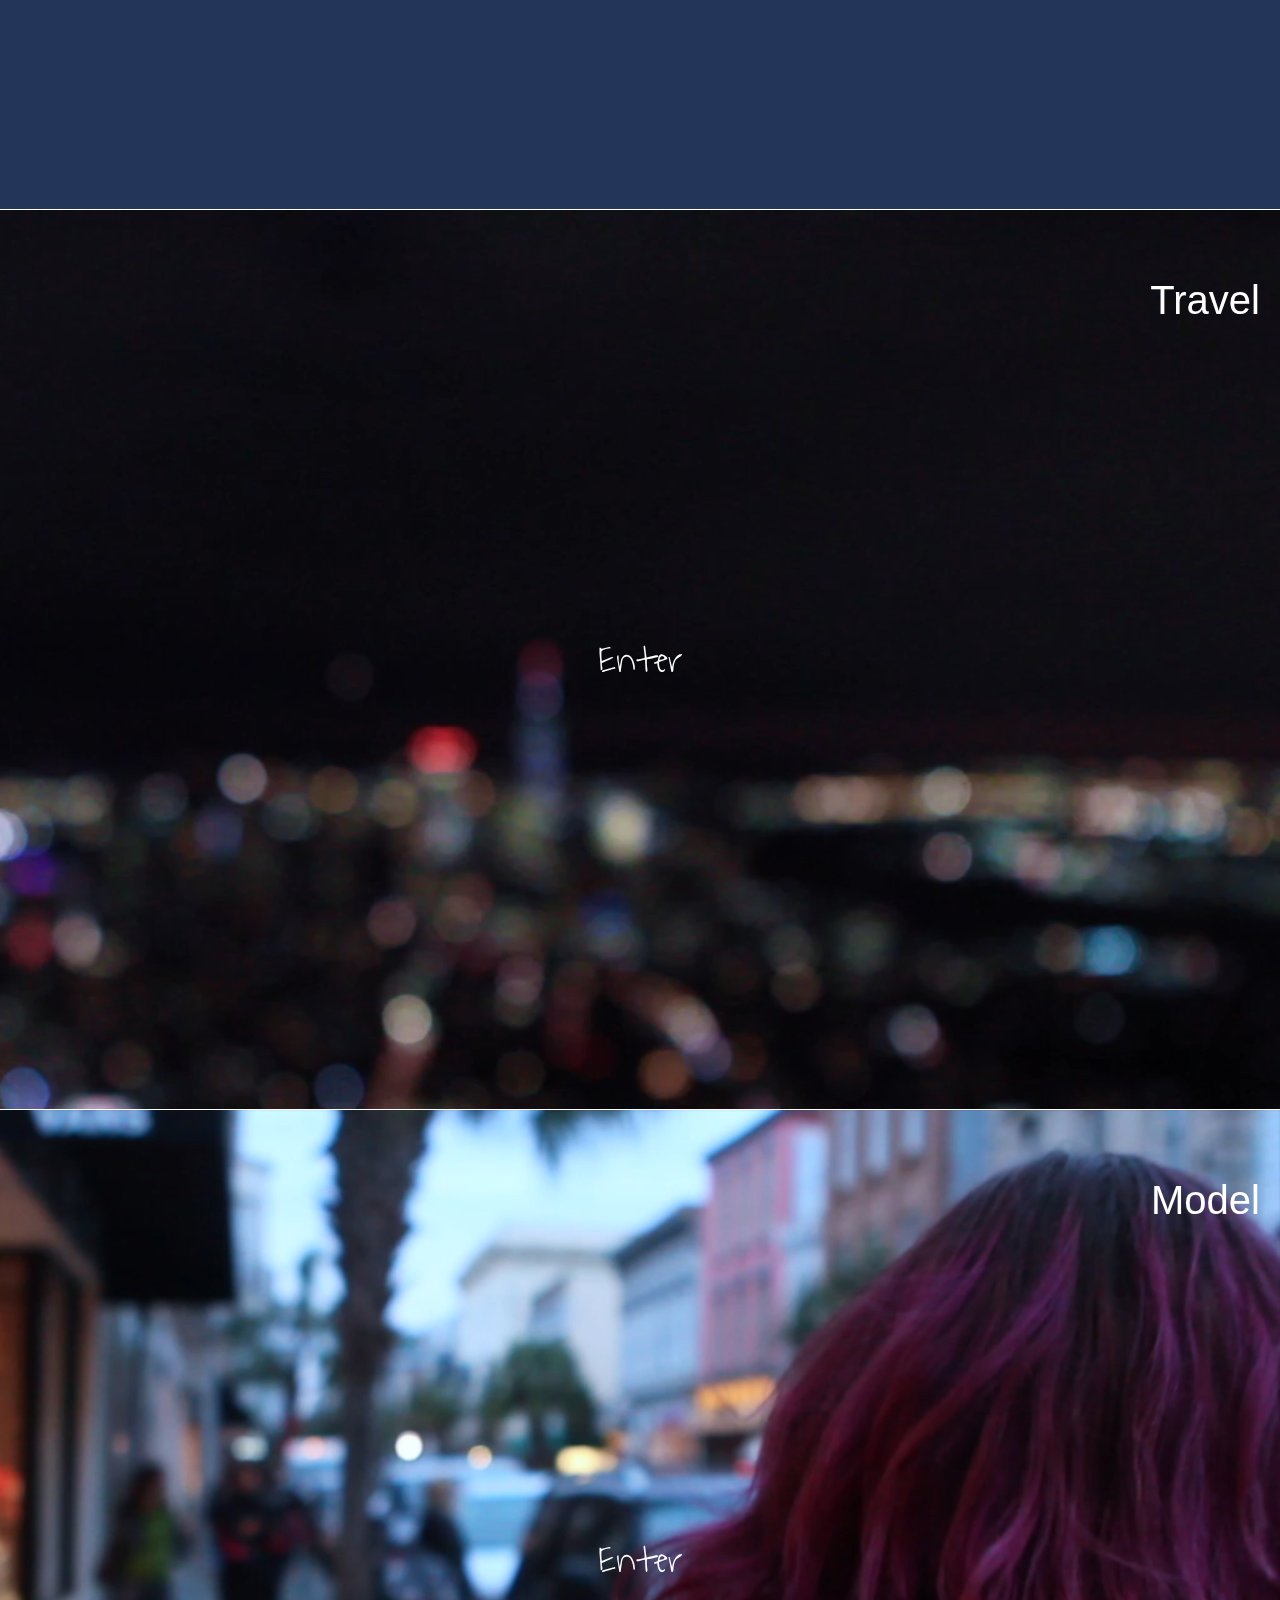
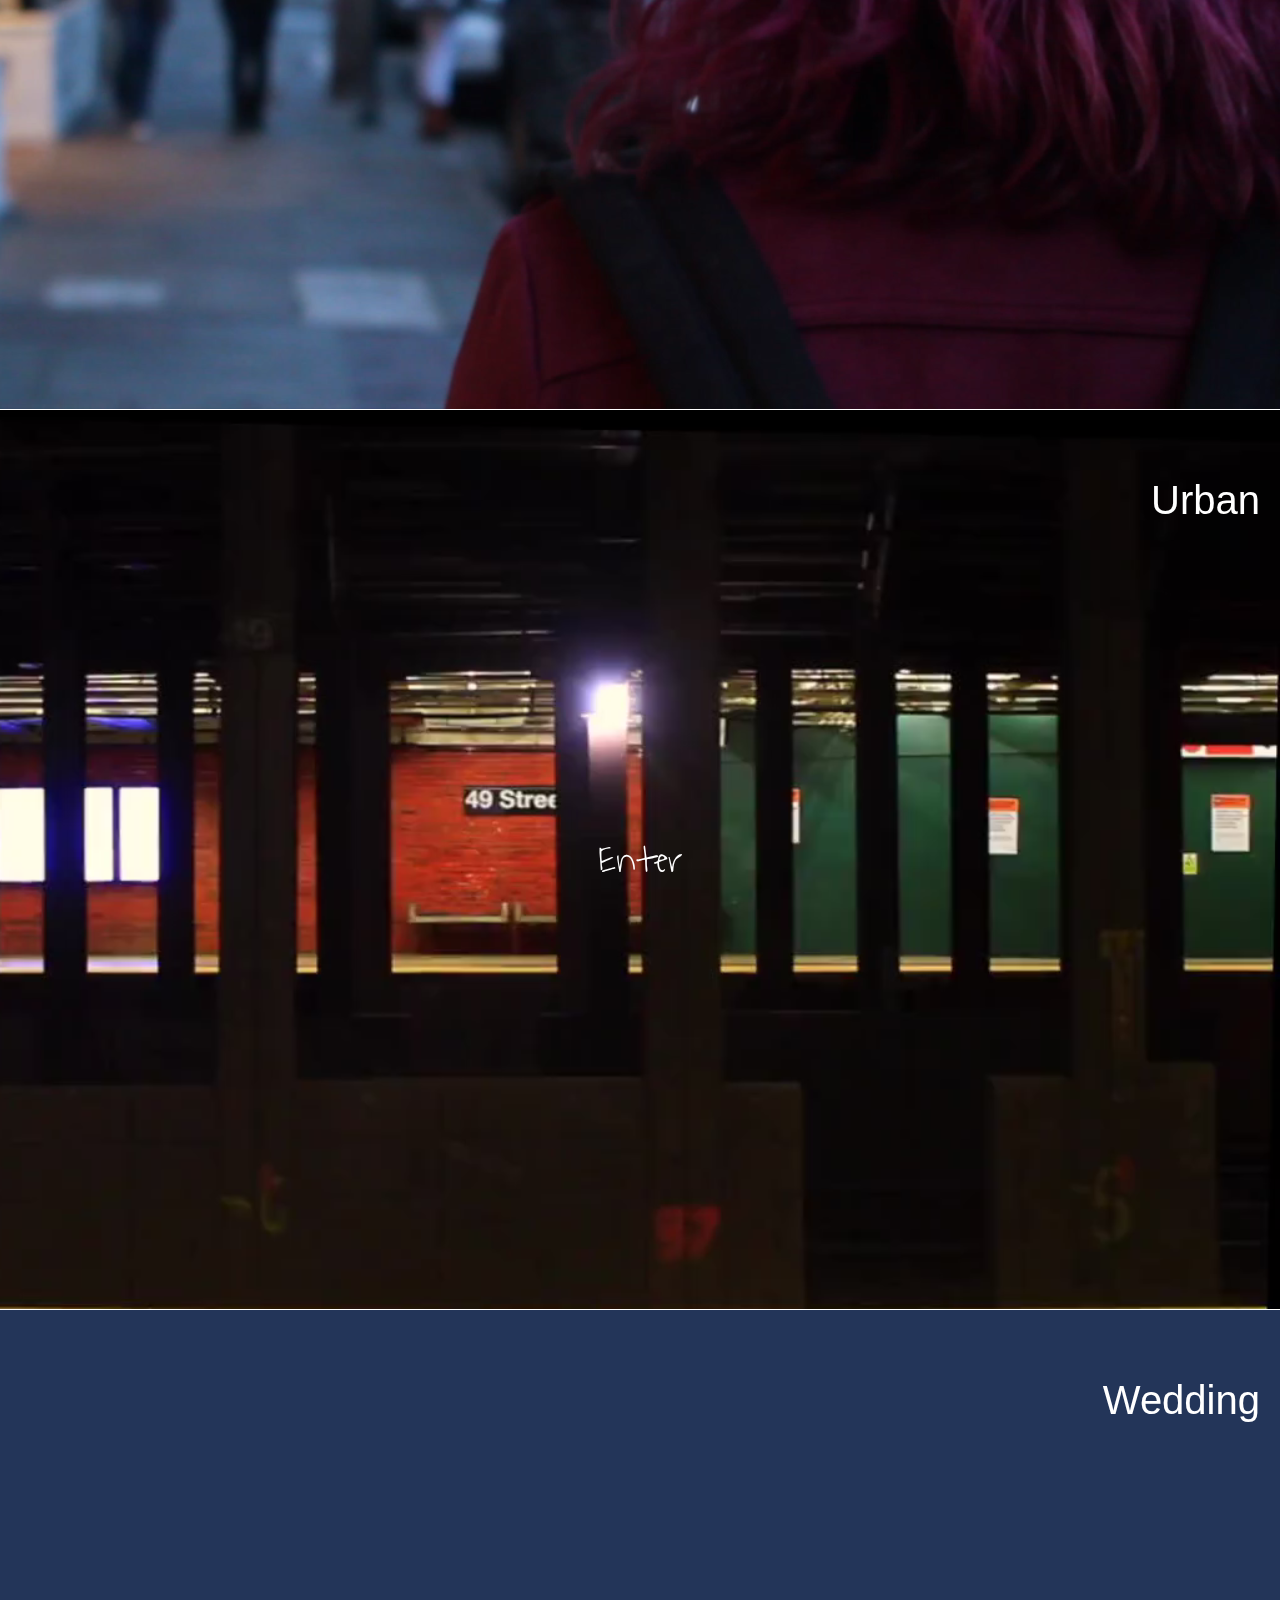
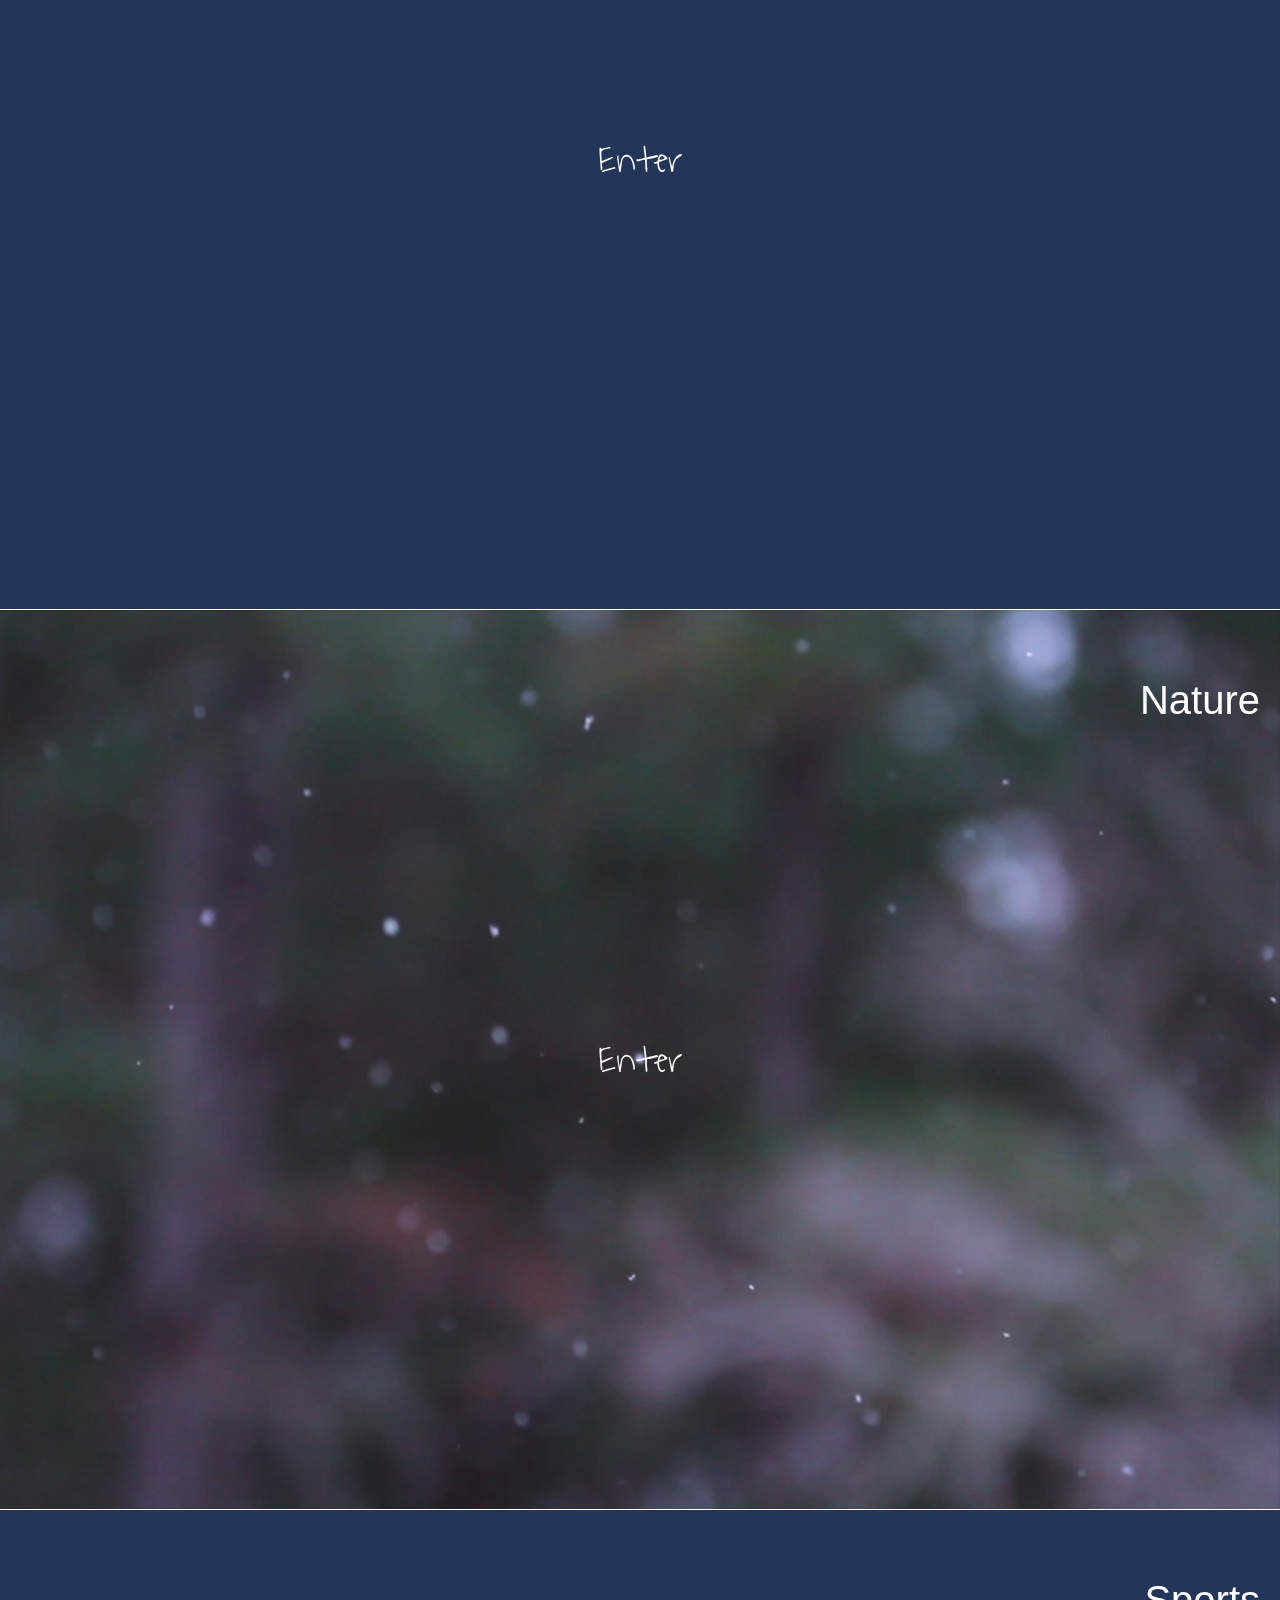
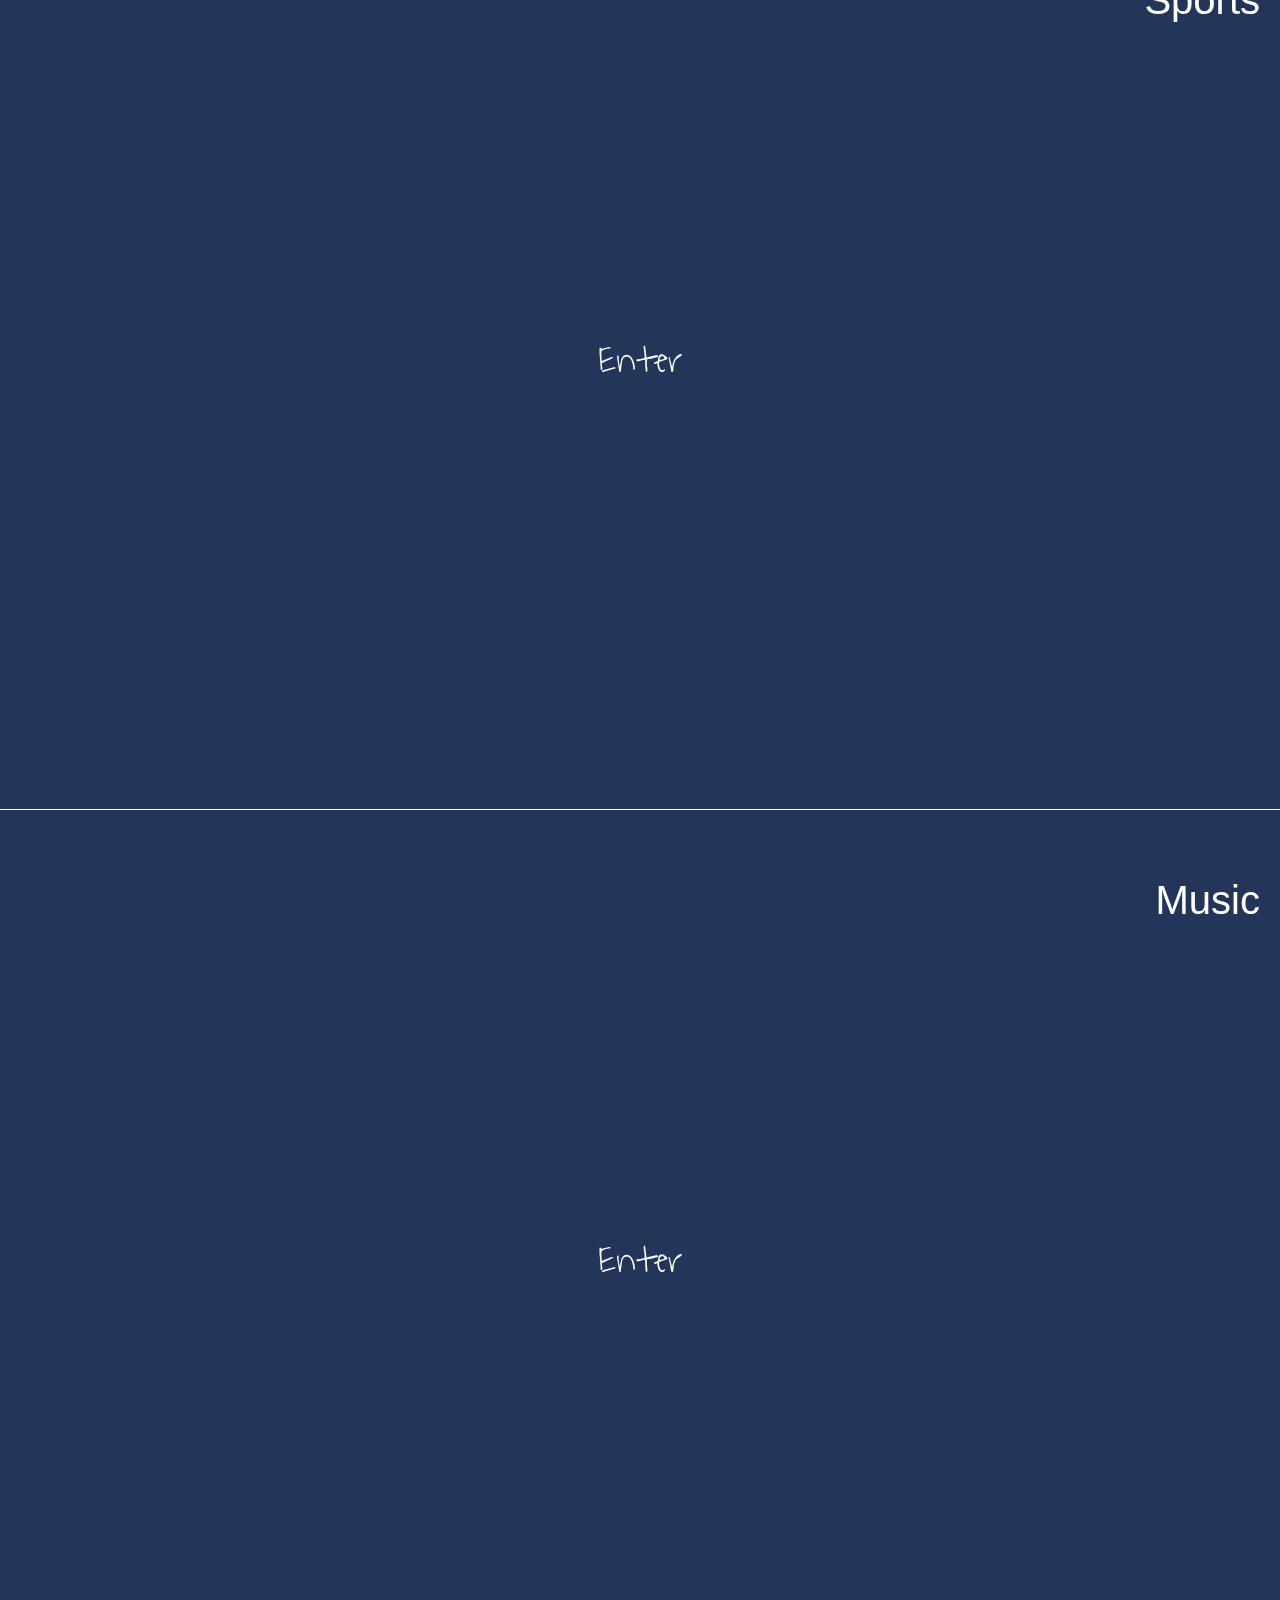
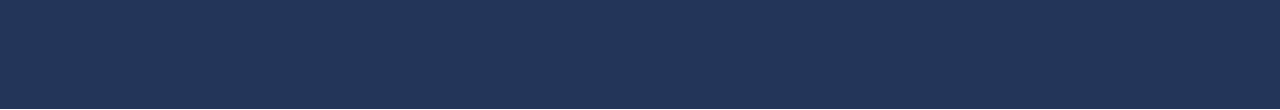
==== commit e78854ea: "updated site" ====
--- a/index.html
+++ b/index.html
@@ -90,10 +90,9 @@
       <section id="siu">
         <h1 class="sectionTitles" id="travel-title">Serving It Up!</h1> <!--TODO add new media here-->
         <img id="travel-icon"></img>
-        <a href="servingitup.html"><h1 id="travel-link">Coming Soon</h1></a>
-        <!-- <a href="https://apps.apple.com/us/app/contact-eclipse/id1608625389"><h2 id="travel-link" style="margin-top: 84px;">Download on the Watch App Store</h2></a> -->
+        <a href="https://apps.apple.com/us/app/serving-it-up/id6503021488"><h2 id="travel-link" style="margin-top: 84px;">Download on the Watch App Store</h2></a>
         <video autoplay muted loop id="myTravelBackground">
-          <source src="assets/videos/NYCReflection.mp4" type="video/mp4">
+          <source src="assets/videos/sitv2.mov" type="video/mp4">
         </video>
         <!-- <div class="row">
         </div> -->
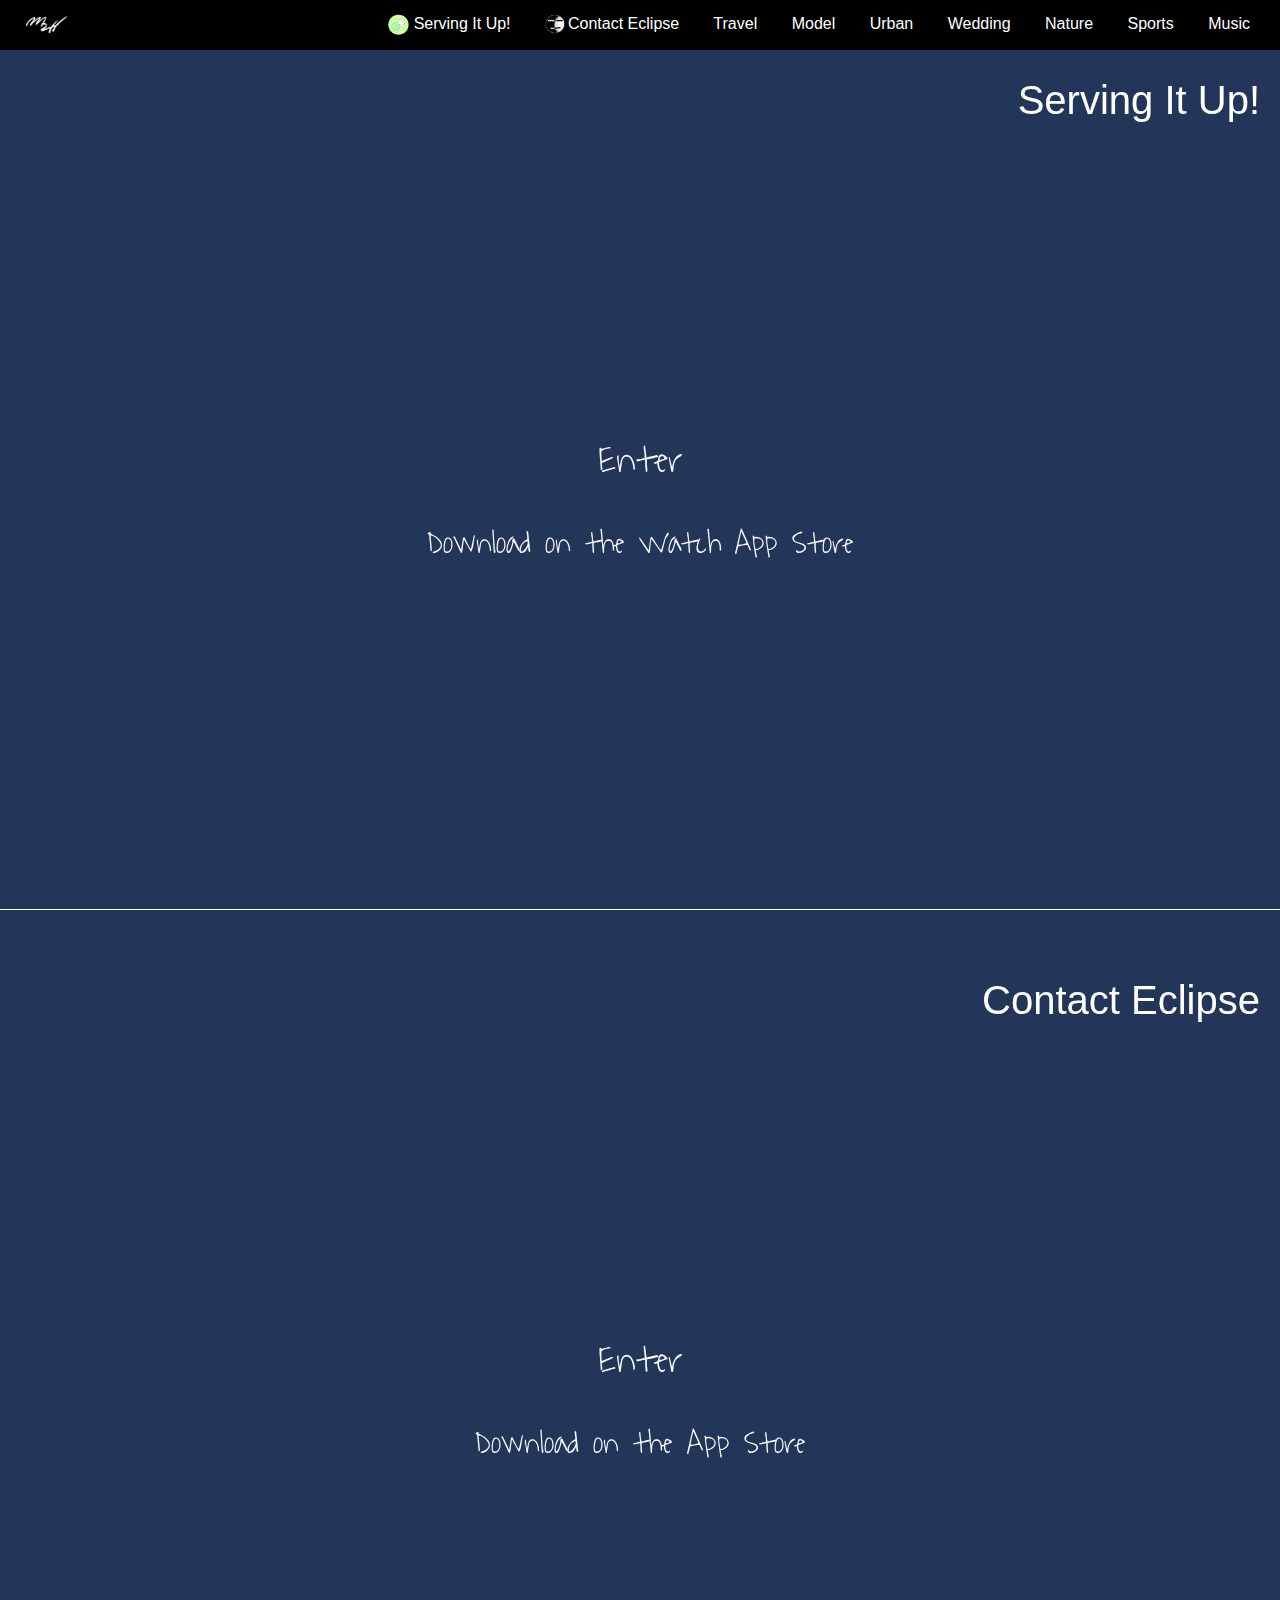
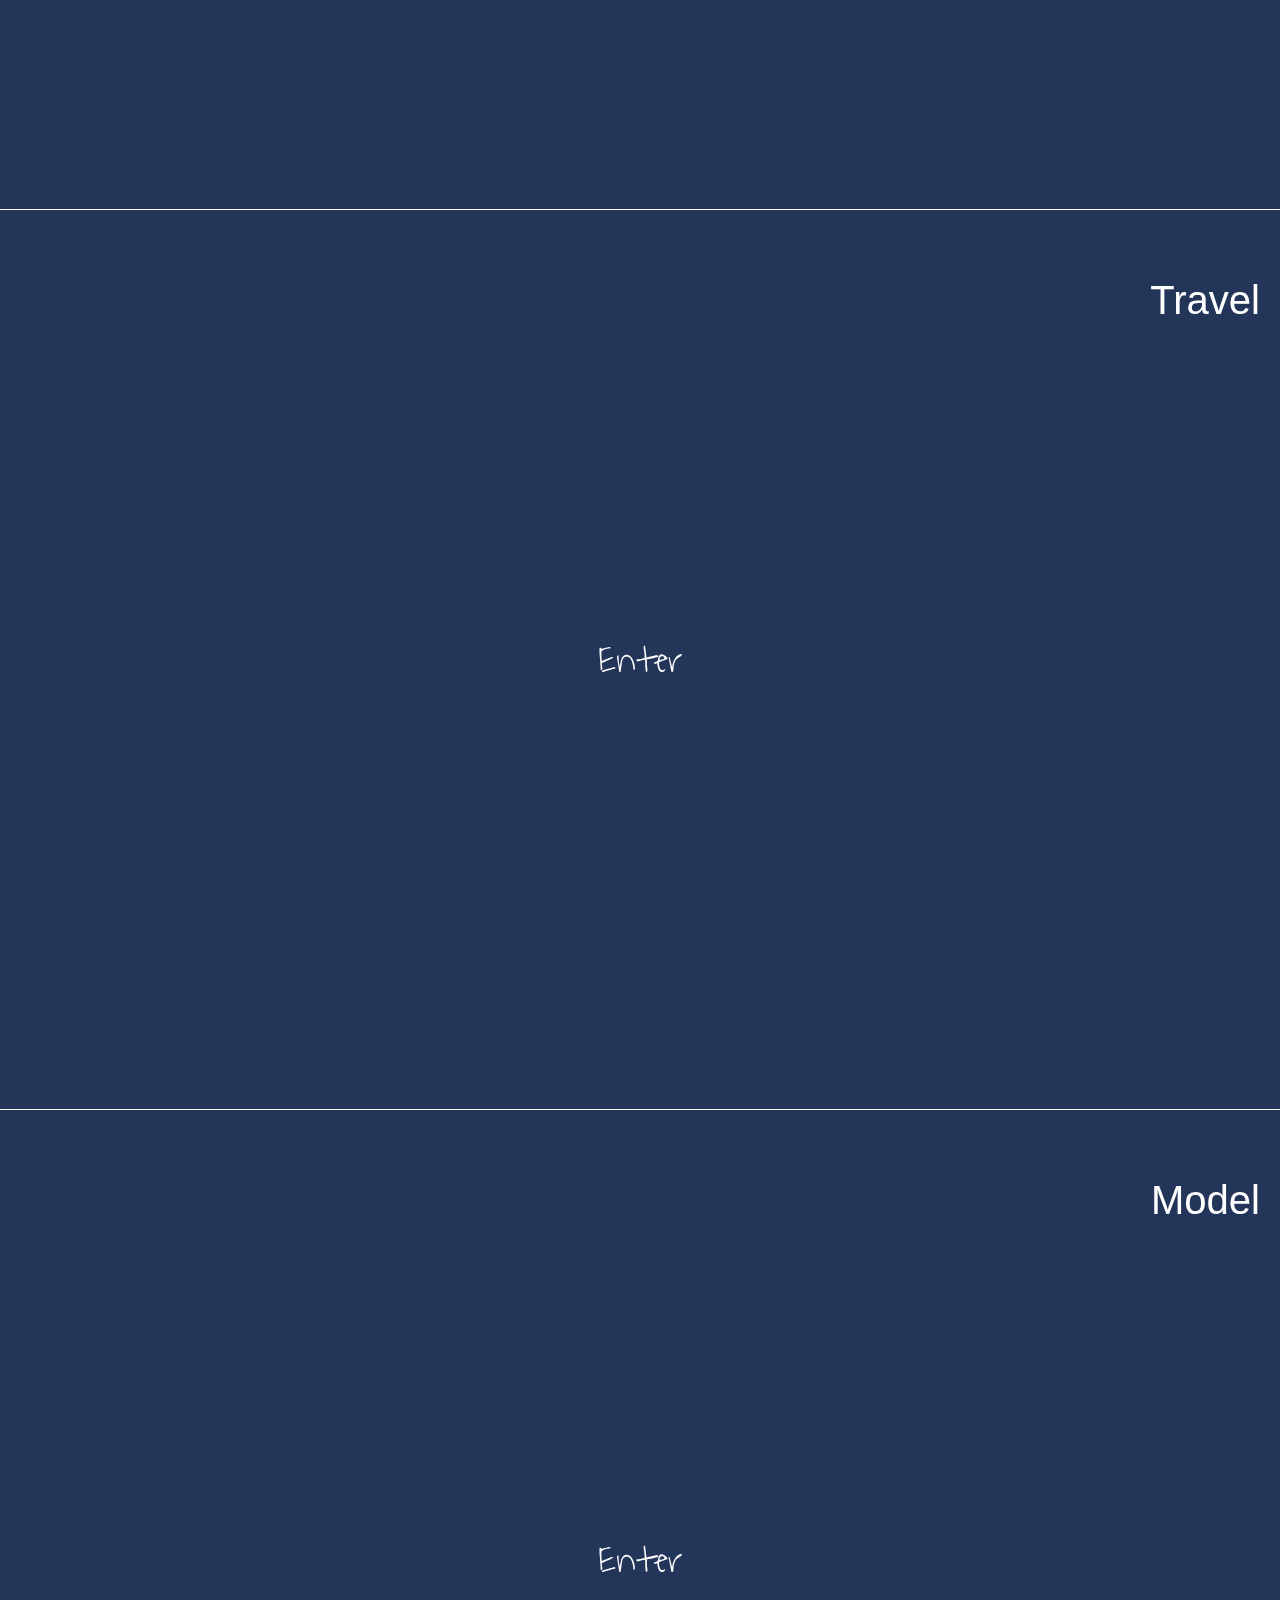
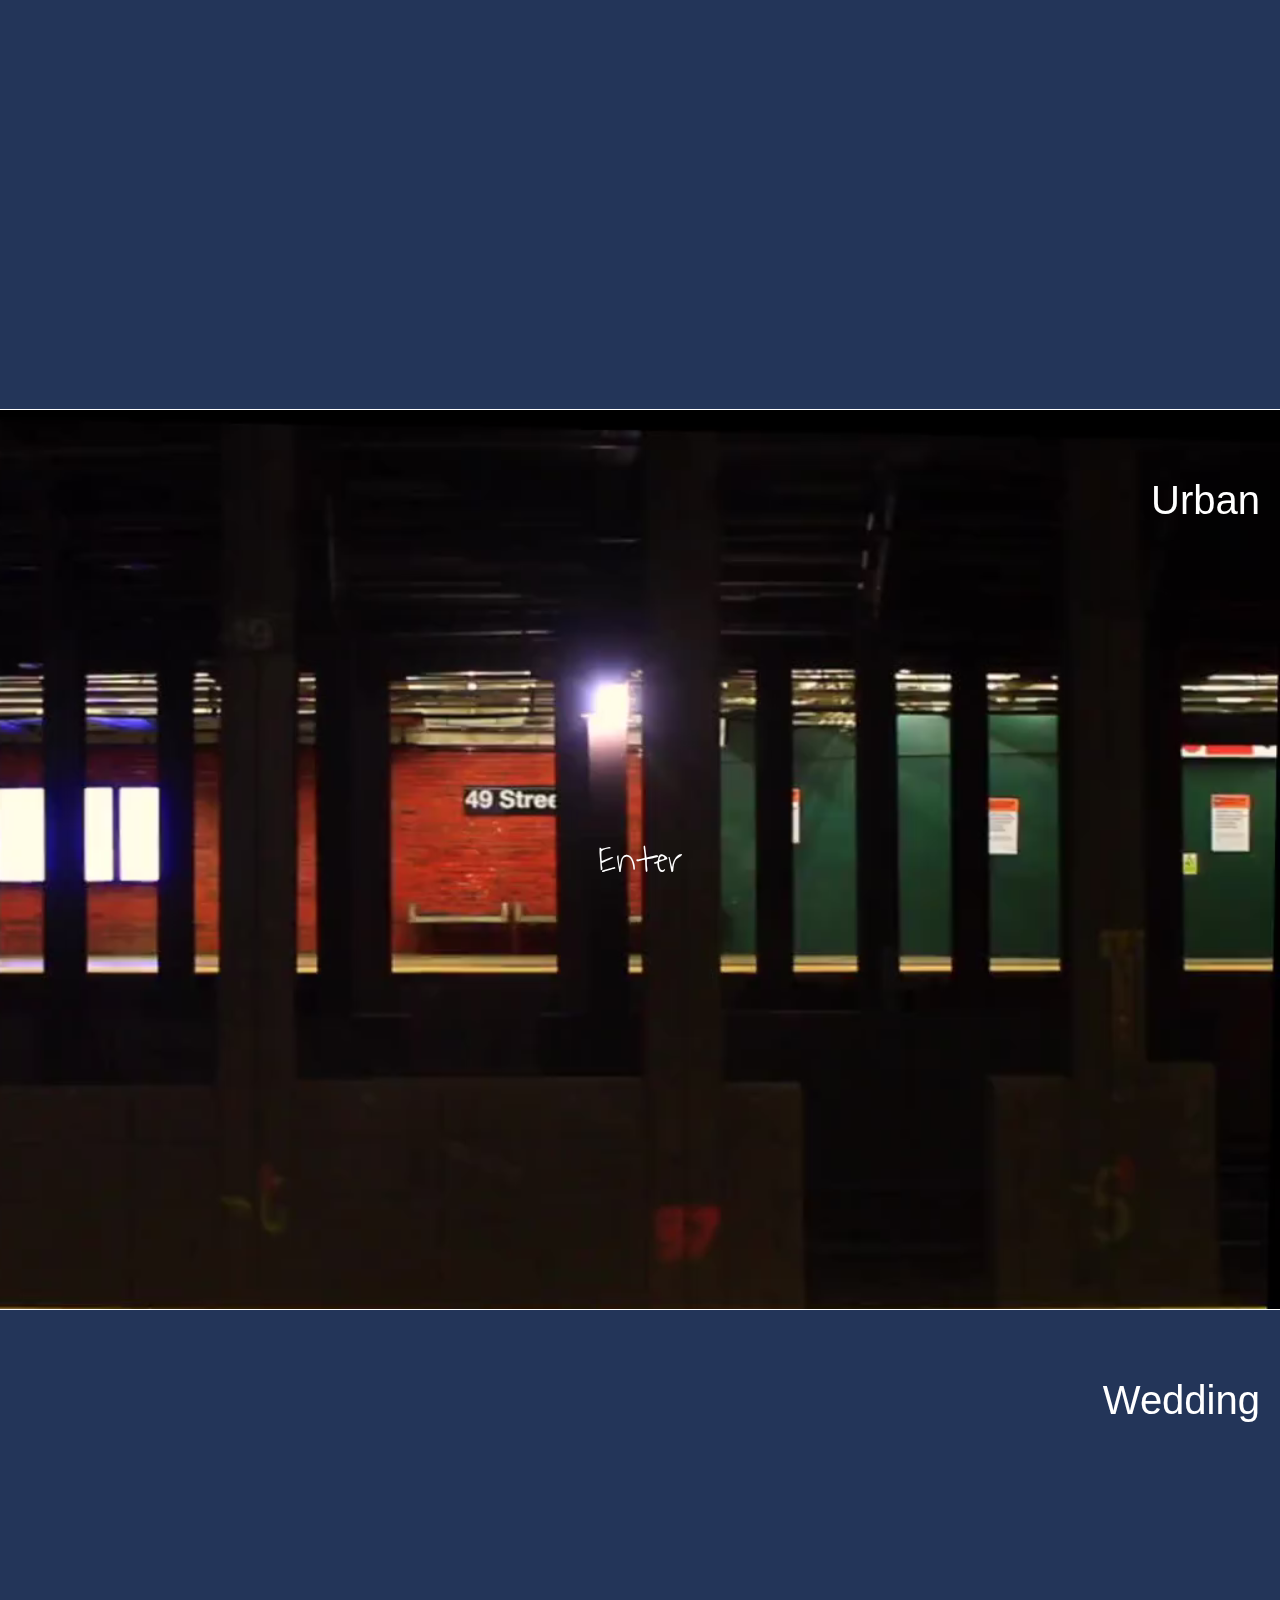
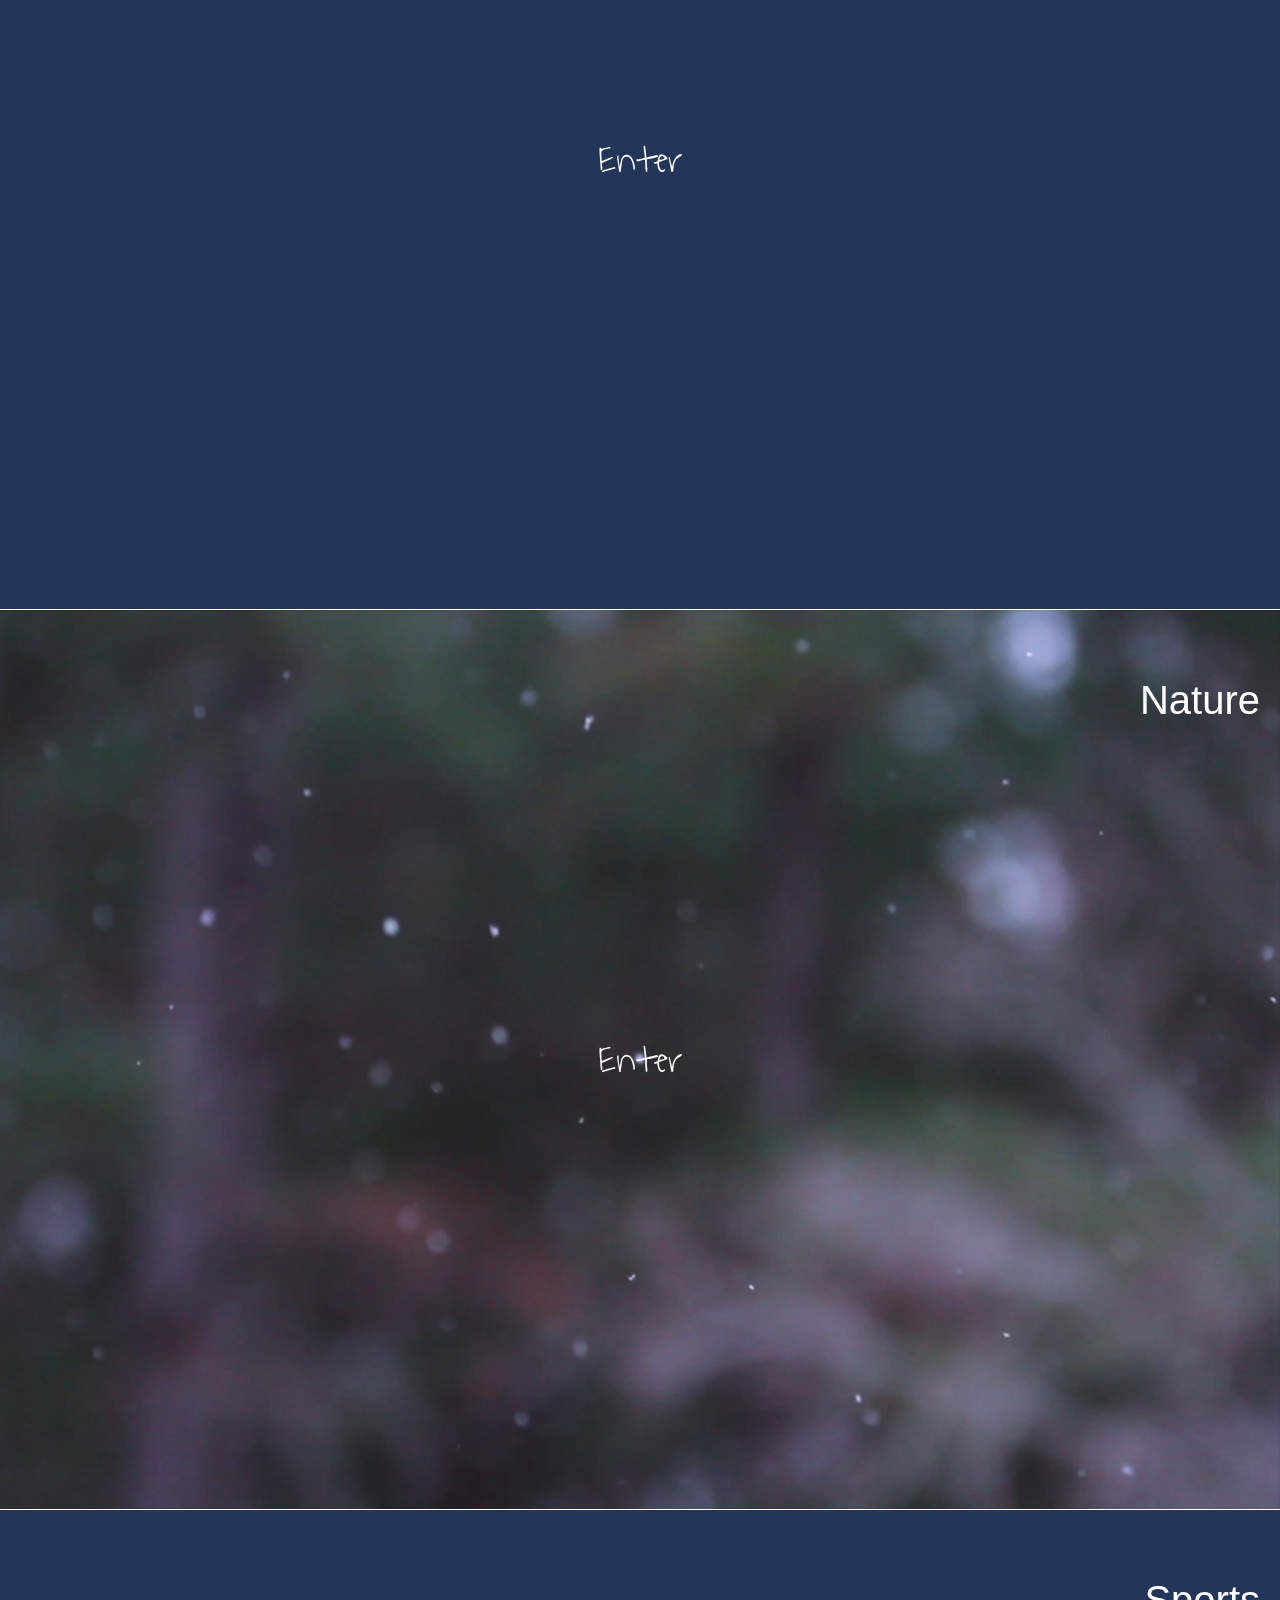
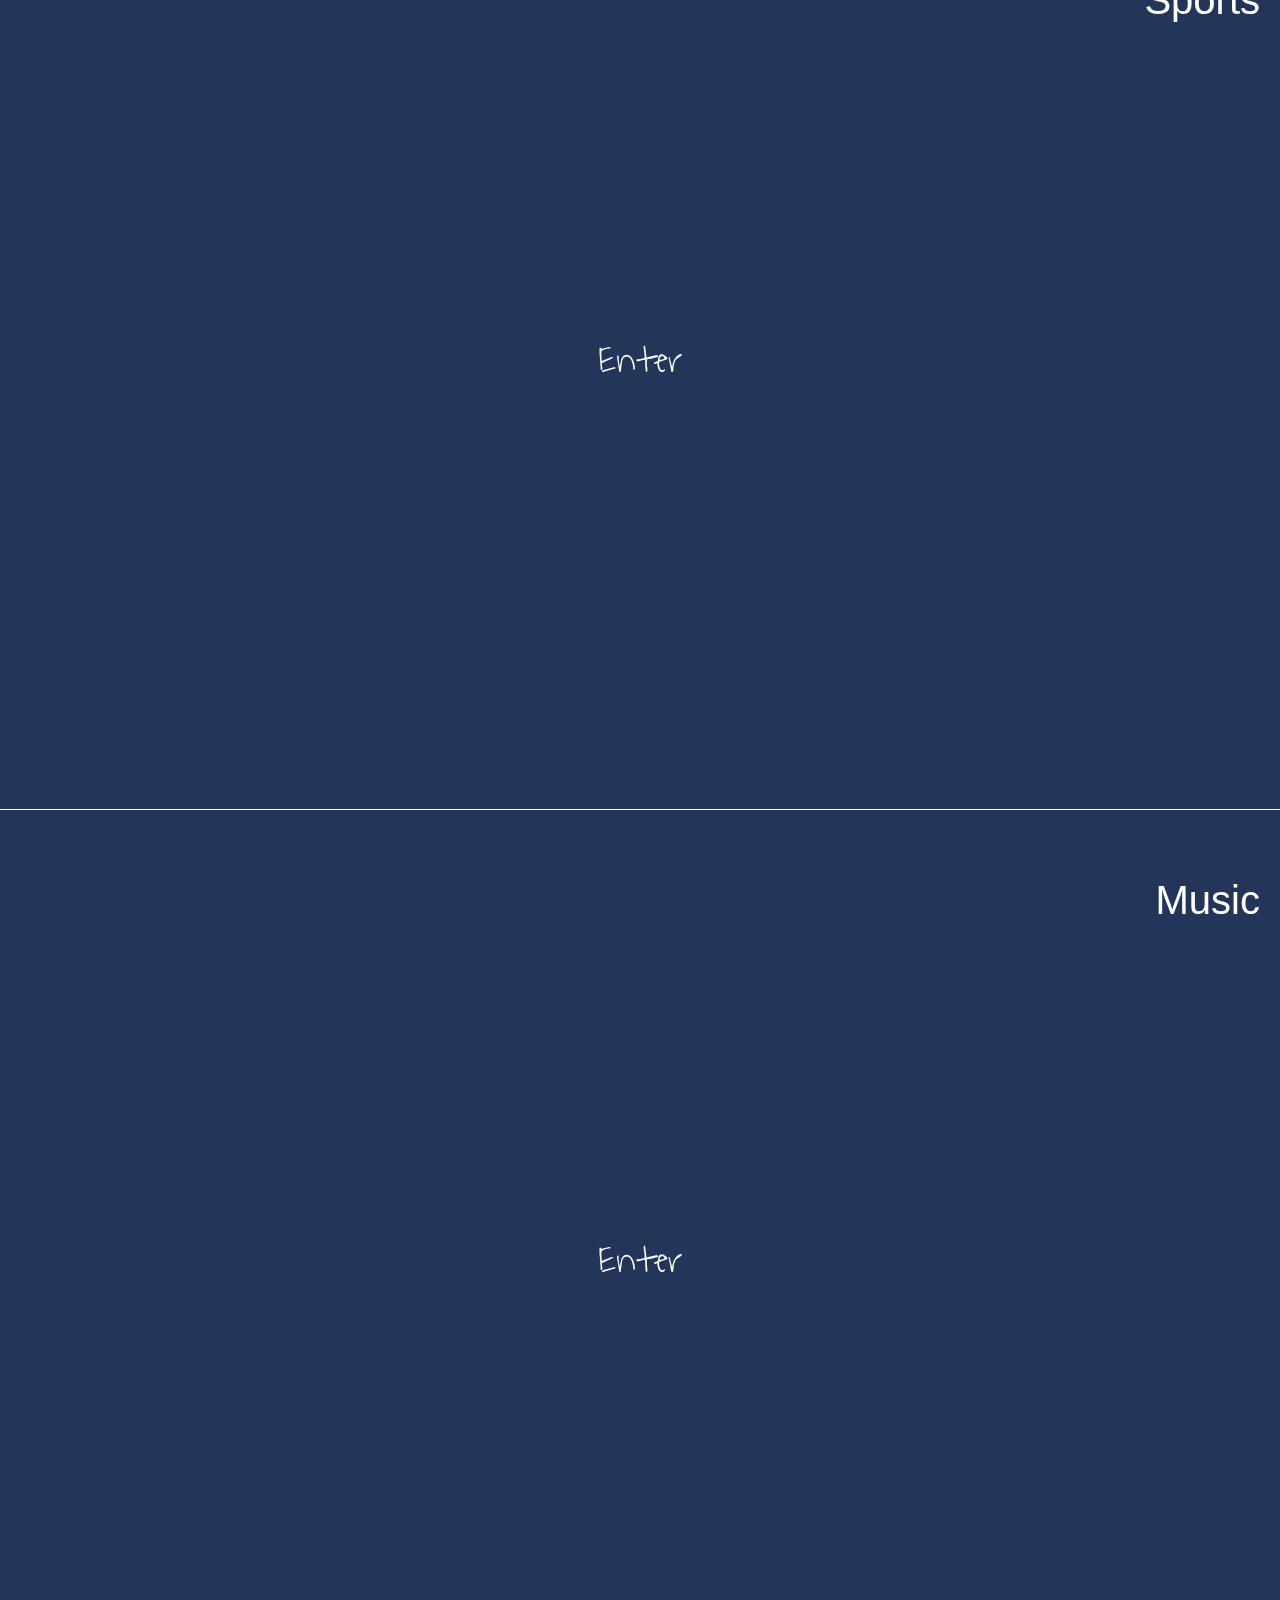
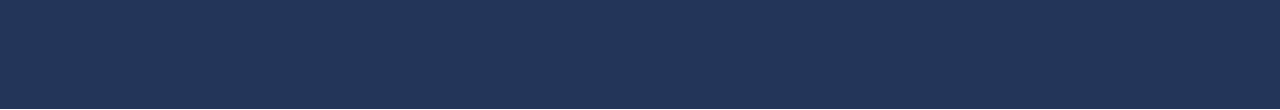
==== commit b925eae7: "added enter to home" ====
--- a/index.html
+++ b/index.html
@@ -90,6 +90,7 @@
       <section id="siu">
         <h1 class="sectionTitles" id="travel-title">Serving It Up!</h1> <!--TODO add new media here-->
         <img id="travel-icon"></img>
+        <a href="servingitup.html"><h1 id="travel-link">Enter</h1></a>
         <a href="https://apps.apple.com/us/app/serving-it-up/id6503021488"><h2 id="travel-link" style="margin-top: 84px;">Download on the Watch App Store</h2></a>
         <video autoplay muted loop id="myTravelBackground">
           <source src="assets/videos/sitv2.mov" type="video/mp4">
